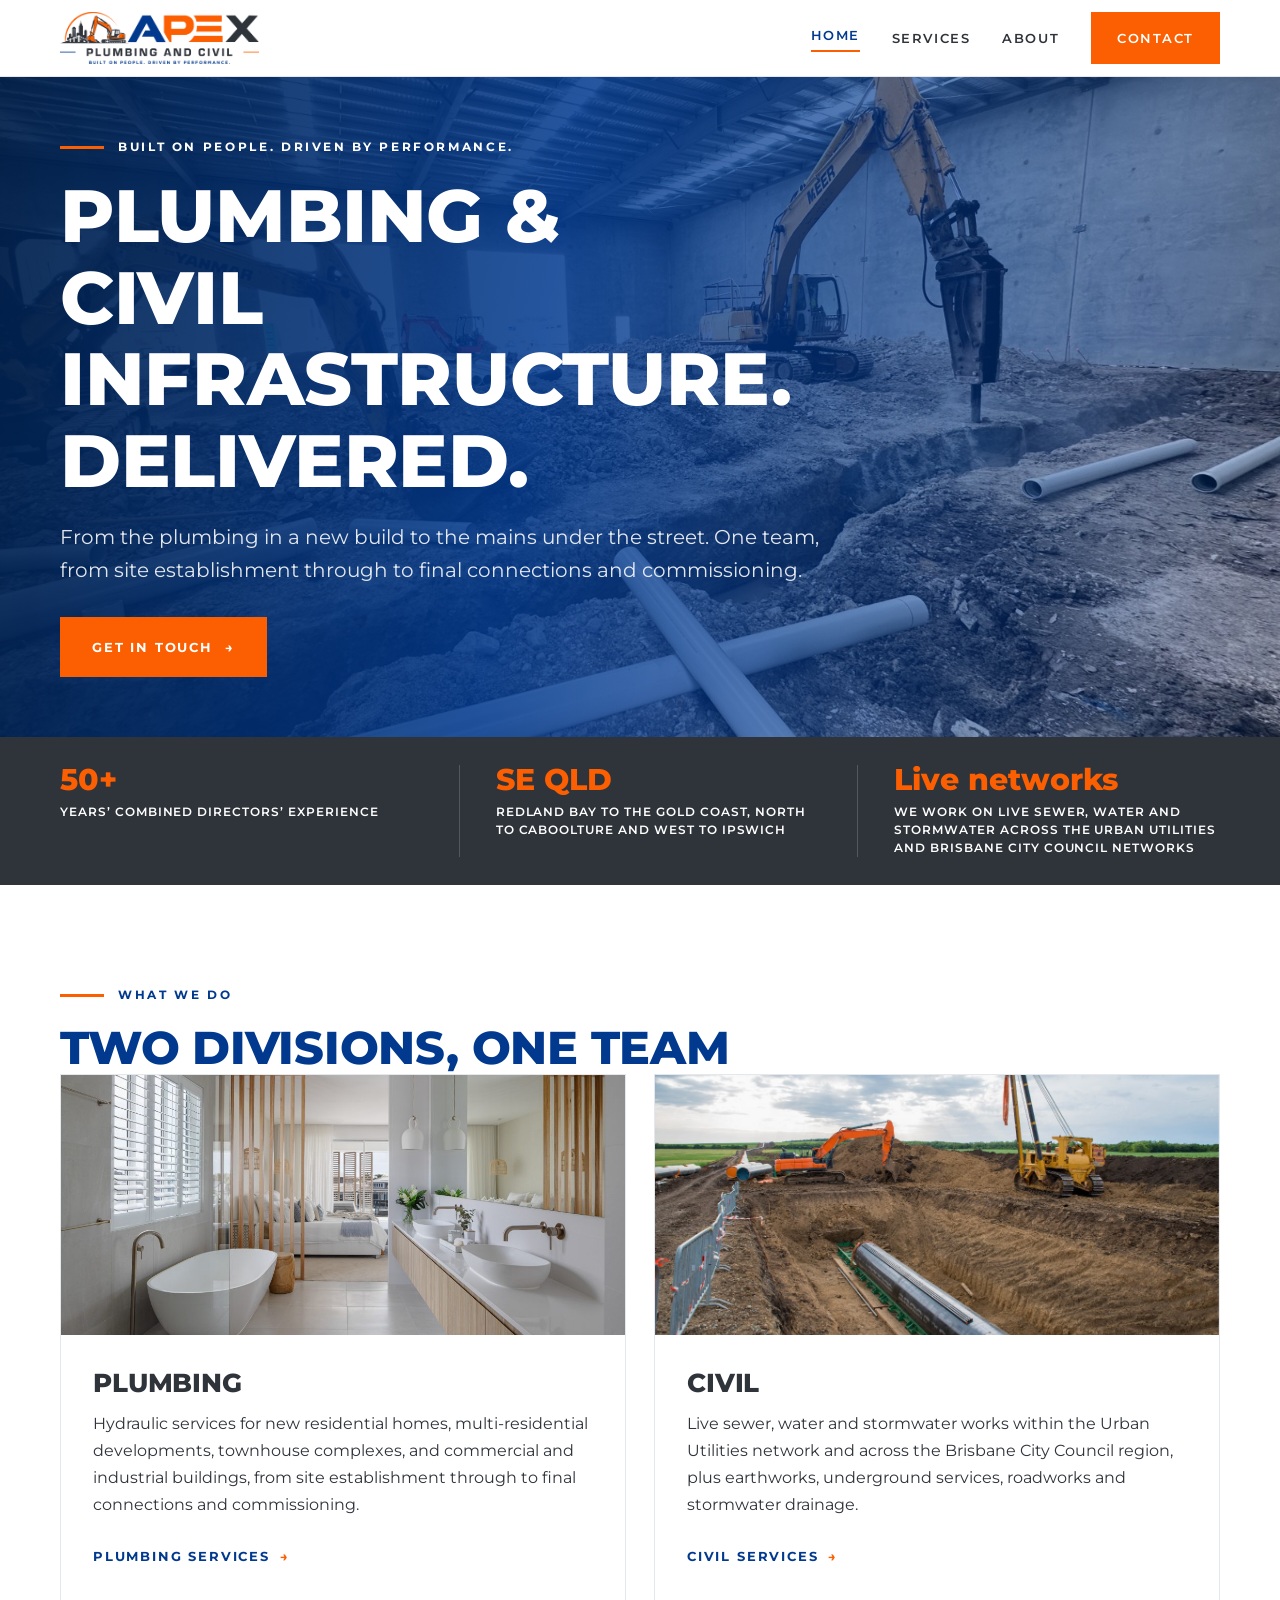
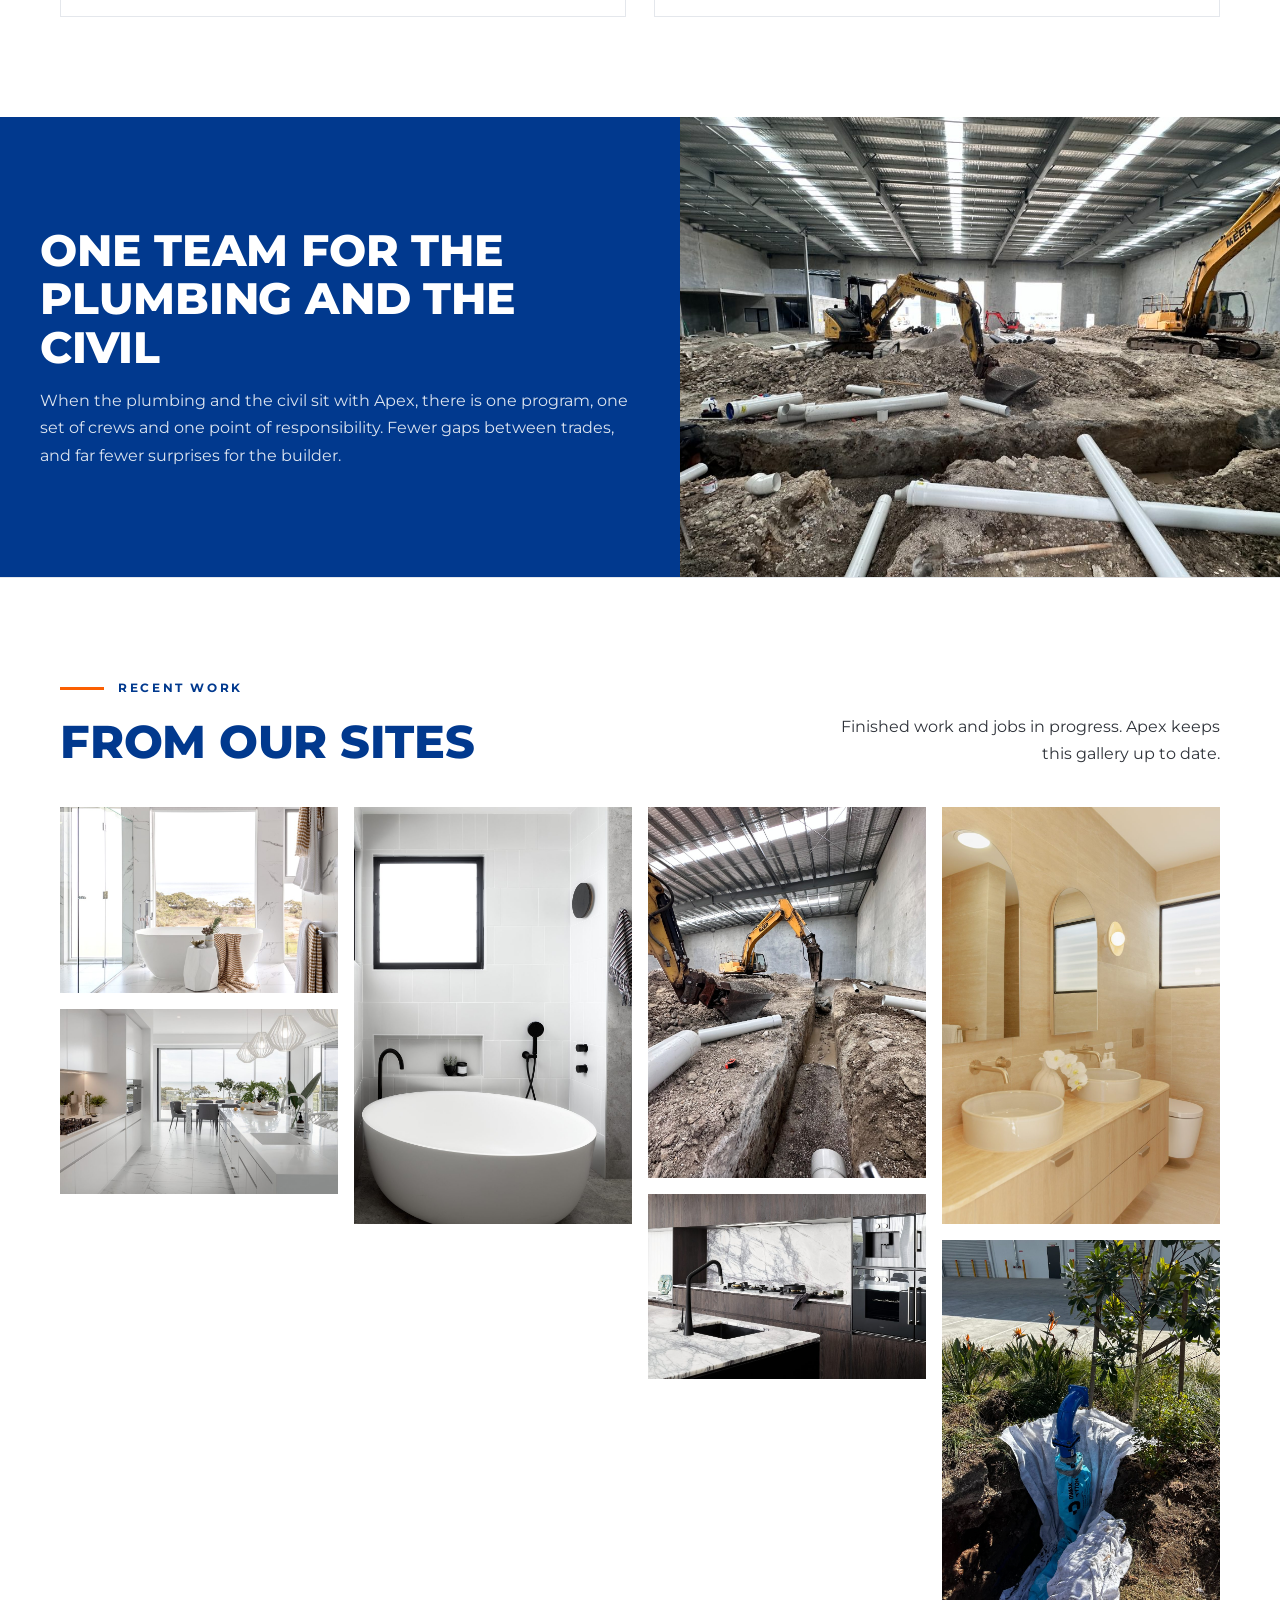
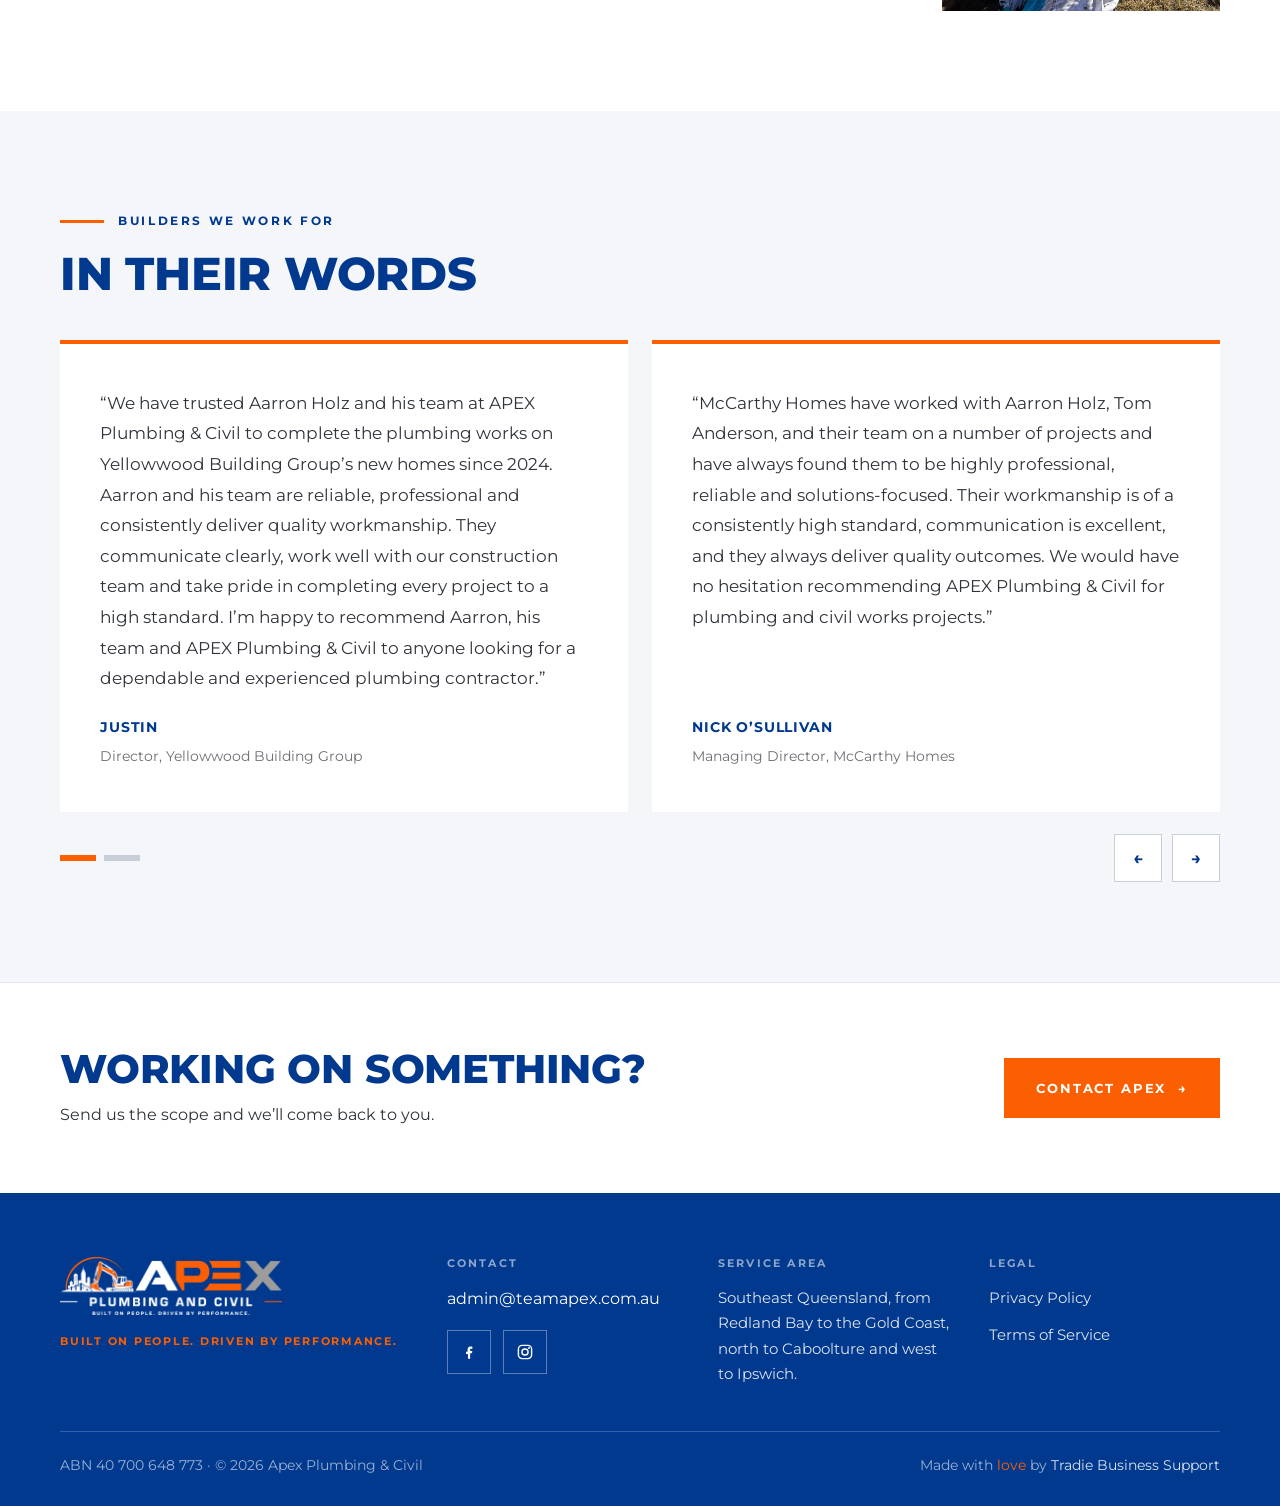
==== index.html @ 1848c68c "Add files via upload initial site" ====
<!DOCTYPE html>
<html lang="en-AU">
<head>
<meta charset="utf-8">
<meta name="viewport" content="width=device-width, initial-scale=1">
<title>APEX Plumbing & Civil | Plumbing and Civil Contractors, Southeast Queensland</title>
<meta name="description" content="Plumbing, civil and infrastructure works across Southeast Queensland. One contractor for hydraulic and civil scopes on residential, commercial and subdivision projects.">
<link rel="canonical" href="https://apexplumbingandcivil.com.au/">
<meta name="robots" content="index, follow">
<meta property="og:type" content="website">
<meta property="og:site_name" content="APEX Plumbing &amp; Civil">
<meta property="og:title" content="APEX Plumbing & Civil | Plumbing and Civil Contractors, Southeast Queensland">
<meta property="og:description" content="Plumbing, civil and infrastructure works across Southeast Queensland. One contractor for hydraulic and civil scopes on residential, commercial and subdivision projects.">
<meta property="og:url" content="https://apexplumbingandcivil.com.au/">
<meta property="og:image" content="https://apexplumbingandcivil.com.au/assets/img/hero-warehouse.jpg">
<meta property="og:locale" content="en_AU">
<meta name="twitter:card" content="summary_large_image">
<meta name="theme-color" content="#01398E">
<link rel="icon" href="assets/img/favicon.png" type="image/png">
<link rel="preconnect" href="https://fonts.googleapis.com">
<link rel="preconnect" href="https://fonts.gstatic.com" crossorigin>
<link href="https://fonts.googleapis.com/css2?family=Montserrat:wght@500;600;700;800&display=swap" rel="stylesheet">
<link rel="stylesheet" href="assets/css/style.css">
</head>
<body>
<a class="skip" href="#main">Skip to content</a>

  <header class="site-header">
    <div class="header-inner">
      <a class="logo" href="index.html"><img src="assets/img/apex-logo.png" alt="Apex Plumbing and Civil" width="253" height="66"></a>
      <nav class="nav" aria-label="Main">
        <a href="index.html" class="is-active" aria-current="page">Home</a>
        <a href="services.html">Services</a>
        <a href="about.html">About</a>
        <a class="btn btn--sm" href="contact.html">Contact</a>
      </nav>
      <button class="nav-toggle" type="button" aria-expanded="false" aria-controls="mobile-nav" aria-label="Open menu">
        <span></span><span></span><span></span>
      </button>
    </div>
    <nav class="mobile-nav" id="mobile-nav" aria-label="Mobile">
      <a href="index.html">Home</a>
      <a href="services.html">Services</a>
      <a href="about.html">About</a>
      <a href="contact.html">Contact</a>
    </nav>
  </header>
<main id="main">

  <section class="hero">
    <img class="hero-bg" src="assets/img/hero-warehouse.jpg" alt="Apex Plumbing and Civil crews installing underground services inside a new industrial building" fetchpriority="high">
    <div class="hero-scrim"></div>
    <div class="container hero-inner">
      <p class="eyebrow eyebrow--light"><span class="rule"></span>Built on people. Driven by performance.</p>
      <h1>Plumbing &amp; civil infrastructure. Delivered.</h1>
      <p class="lede">From the plumbing in a new build to the mains under the street. One team, from site establishment through to final connections and commissioning.</p>
      <a class="btn" href="contact.html">Get in touch <span aria-hidden="true">&rarr;</span></a>
    </div>
  </section>

  <section class="stats">
    <div class="container stats-grid">
      <div><strong>50+</strong><span>Years&rsquo; combined directors&rsquo; experience</span></div>
      <div><strong>SE QLD</strong><span>Redland Bay to the Gold Coast, north to Caboolture and west to Ipswich</span></div>
      <div><strong>Live networks</strong><span>We work on live sewer, water and stormwater across the Urban Utilities and Brisbane City Council networks</span></div>
    </div>
  </section>

  <section class="section">
    <div class="container">
      <p class="eyebrow"><span class="rule"></span>What we do</p>
      <h2 class="section-title">Two divisions, one team</h2>
      <div class="cards">
        <article class="card">
          <img src="assets/img/plumbing-bath-1.jpg" alt="Completed residential bathroom with plumbing fit-off by Apex" loading="lazy">
          <div class="card-body">
            <h3>Plumbing</h3>
            <p>Hydraulic services for new residential homes, multi-residential developments, townhouse complexes, and commercial and industrial buildings, from site establishment through to final connections and commissioning.</p>
            <a class="link" href="services.html#plumbing">Plumbing services <span aria-hidden="true">&rarr;</span></a>
          </div>
        </article>
        <article class="card">
          <img src="assets/img/civil-earthworks.jpg" alt="Bulk earthworks and trenching on a subdivision site, seen from above" loading="lazy">
          <div class="card-body">
            <h3>Civil</h3>
            <p>Live sewer, water and stormwater works within the Urban Utilities network and across the Brisbane City Council region, plus earthworks, underground services, roadworks and stormwater drainage.</p>
            <a class="link" href="services.html#civil">Civil services <span aria-hidden="true">&rarr;</span></a>
          </div>
        </article>
      </div>
    </div>
  </section>

  <section class="band">
    <div class="band-text">
      <h2>One team for the plumbing and the civil</h2>
      <p>When the plumbing and the civil sit with Apex, there is one program, one set of crews and one point of responsibility. Fewer gaps between trades, and far fewer surprises for the builder.</p>
    </div>
    <div class="band-media">
      <img src="assets/img/civil-warehouse.jpg" alt="Apex civil and plumbing works in progress inside a commercial warehouse" loading="lazy">
    </div>
  </section>

  <section class="section section--bordered">
    <div class="container">
      <div class="section-head">
        <div>
          <p class="eyebrow"><span class="rule"></span>Recent work</p>
          <h2 class="section-title">From our sites</h2>
        </div>
        <p class="section-note">Finished work and jobs in progress. Apex keeps this gallery up to date.</p>
      </div>
      <div class="gallery">
        <figure class="g-big"><img src="assets/img/gallery-bath-ocean.jpg" alt="Completed ensuite with freestanding bath in a new coastal home" loading="lazy"></figure>
        <figure class="g-wide"><img src="assets/img/gallery-kitchen-ocean.jpg" alt="Kitchen and butler&rsquo;s pantry plumbing on a new residential build" loading="lazy"></figure>
        <figure><img src="assets/img/gallery-bath-white.jpg" alt="Bathroom fit-off with wall-mounted tapware" loading="lazy"></figure>
        <figure><img class="pos-low" src="assets/img/civil-trench.jpg" alt="Rock breaking and drainage excavation inside a commercial building" loading="lazy"></figure>
        <figure class="g-wide"><img src="assets/img/gallery-kitchen-dark.jpg" alt="Kitchen sink and tapware installation in a completed home" loading="lazy"></figure>
        <figure><img src="assets/img/plumbing-mccarthy.jpg" alt="Vanity and basin fit-off on a McCarthy Homes project" loading="lazy"></figure>
        <figure><img class="pos-low" src="assets/img/civil-hydrant.jpg" alt="Live water main connection within the Urban Utilities network" loading="lazy"></figure>
      </div>
    </div>
  </section>

  <section class="section section--grey">
    <div class="container">
      <div class="section-head">
        <div>
          <p class="eyebrow"><span class="rule"></span>Builders we work for</p>
          <h2 class="section-title">In their words</h2>
        </div>
      </div>

      <div class="carousel" data-carousel>
        <div class="carousel-viewport">
          <div class="carousel-track" data-track>
            <article class="quote">
              <p>&ldquo;We have trusted Aarron Holz and his team at APEX Plumbing &amp; Civil to complete the plumbing works on Yellowwood Building Group&rsquo;s new homes since 2024. Aarron and his team are reliable, professional and consistently deliver quality workmanship. They communicate clearly, work well with our construction team and take pride in completing every project to a high standard. I&rsquo;m happy to recommend Aarron, his team and APEX Plumbing &amp; Civil to anyone looking for a dependable and experienced plumbing contractor.&rdquo;</p>
              <footer><strong>Justin</strong><span>Director, Yellowwood Building Group</span></footer>
            </article>
            <article class="quote">
              <p>&ldquo;McCarthy Homes have worked with Aarron Holz, Tom Anderson, and their team on a number of projects and have always found them to be highly professional, reliable and solutions-focused. Their workmanship is of a consistently high standard, communication is excellent, and they always deliver quality outcomes. We would have no hesitation recommending APEX Plumbing &amp; Civil for plumbing and civil works projects.&rdquo;</p>
              <footer><strong>Nick O&rsquo;Sullivan</strong><span>Managing Director, McCarthy Homes</span></footer>
            </article>
            <article class="quote">
              <p>&ldquo;Working with Tom over a number of years, he is a great operator and always brings results. I have found them responsible, practical and responsive.&rdquo;</p>
              <footer><strong>Thai Long</strong><span>Director (Civil RPEQ)</span></footer>
            </article>
          </div>
        </div>
        <div class="carousel-controls">
          <div class="dots" data-dots></div>
          <div class="arrows">
            <button type="button" data-prev aria-label="Previous testimonial">&larr;</button>
            <button type="button" data-next aria-label="Next testimonial">&rarr;</button>
          </div>
        </div>
      </div>
    </div>
  </section>

  <section class="cta">
    <div class="container cta-inner">
      <div>
        <h2>Working on something?</h2>
        <p>Send us the scope and we&rsquo;ll come back to you.</p>
      </div>
      <a class="btn" href="contact.html">Contact Apex <span aria-hidden="true">&rarr;</span></a>
    </div>
  </section>
</main>

  <footer class="site-footer">
    <div class="container">
      <div class="footer-grid">
        <div>
          <img class="footer-logo" src="assets/img/apex-logo-reversed.png" alt="Apex Plumbing and Civil" width="253" height="66">
          <p class="tagline">Built on people. Driven by performance.</p>
        </div>
        <div>
          <h2 class="footer-head">Contact</h2>
          <a class="footer-email" href="mailto:admin@teamapex.com.au">admin@teamapex.com.au</a>
          <div class="socials">
            <a href="https://www.facebook.com/ApexPlumbingandCivil" target="_blank" rel="noopener" aria-label="Apex Plumbing and Civil on Facebook"><svg viewBox="0 0 24 24" width="18" height="18" aria-hidden="true"><path fill="currentColor" d="M13.5 21v-7.2h2.5l.4-3h-2.9V9.1c0-.9.3-1.5 1.6-1.5h1.4V4.9c-.3 0-1.3-.1-2.4-.1-2.4 0-4 1.4-4 4.1v2.9H8v3h2.6V21z"></path></svg></a>
            <a href="https://www.instagram.com/team.apex2026" target="_blank" rel="noopener" aria-label="Apex Plumbing and Civil on Instagram"><svg viewBox="0 0 24 24" width="18" height="18" aria-hidden="true"><rect x="3.2" y="3.2" width="17.6" height="17.6" rx="5" fill="none" stroke="currentColor" stroke-width="1.9"></rect><circle cx="12" cy="12" r="4.1" fill="none" stroke="currentColor" stroke-width="1.9"></circle><circle cx="17.3" cy="6.7" r="1.3" fill="currentColor"></circle></svg></a>
          </div>
        </div>
        <div>
          <h2 class="footer-head">Service area</h2>
          <p class="footer-text">Southeast Queensland, from Redland Bay to the Gold Coast, north to Caboolture and west to Ipswich.</p>
        </div>
        <div>
          <h2 class="footer-head">Legal</h2>
          <div class="footer-links">
            <a href="privacy.html">Privacy Policy</a>
            <a href="terms.html">Terms of Service</a>
          </div>
        </div>
      </div>
      <div class="footer-base">
        <span>ABN 40 700 648 773 &middot; &copy; <span data-year>2026</span> Apex Plumbing &amp; Civil</span>
        <span>Made with <span class="heart">love</span> by <a href="https://tradiebs.com.au" target="_blank" rel="noopener">Tradie Business Support</a></span>
      </div>
    </div>
  </footer>
<script src="assets/js/main.js" defer></script>
</body>
</html>
---- assets/css/style.css ----
/* APEX Plumbing & Civil
   Navy #01398E  Orange #FB5F01  Charcoal #2F333A  Grey #F4F6F9 */

:root{
  --navy:#01398E; --navy-deep:#01204A; --orange:#FB5F01;
  --charcoal:#2F333A; --grey:#F4F6F9; --line:#E4E7EC; --line-2:#C9CFD8;
  --pad:24px; --maxw:1320px;
}

*,*::before,*::after{box-sizing:border-box}
html{-webkit-text-size-adjust:100%}
body{
  margin:0; background:#fff; color:var(--charcoal);
  font:400 16px/1.7 Montserrat,-apple-system,BlinkMacSystemFont,"Segoe UI",Arial,sans-serif;
  -webkit-font-smoothing:antialiased;
}
img{max-width:100%; display:block}
a{color:var(--navy); text-decoration:none}
a:hover{color:var(--orange)}
h1,h2,h3{margin:0; font-weight:800; text-transform:uppercase; line-height:1.1; letter-spacing:-.005em}
p{margin:0 0 1em; text-wrap:pretty}
p:last-child{margin-bottom:0}
ul{margin:0; padding:0; list-style:none}
:focus-visible{outline:3px solid var(--orange); outline-offset:3px}

.container{width:100%; max-width:var(--maxw); margin:0 auto; padding:0 var(--pad)}
.skip{position:absolute; left:-9999px; top:0; background:var(--orange); color:#fff; padding:14px 20px; z-index:100; font-weight:700}
.skip:focus{left:0; color:#fff}

/* buttons and links */
.btn{
  display:inline-flex; align-items:center; justify-content:center; gap:12px;
  background:var(--orange); color:#fff; font-weight:700; font-size:13px;
  letter-spacing:.14em; text-transform:uppercase; padding:19px 32px;
  min-height:56px; border:0; cursor:pointer; transition:background .18s ease;
  font-family:inherit; text-align:center;
}
.btn:hover{background:#e05500; color:#fff}
.btn--sm{padding:15px 26px; min-height:48px; font-size:12px}
.link{
  display:inline-flex; align-items:center; gap:10px; font-weight:700; font-size:13px;
  letter-spacing:.14em; text-transform:uppercase; color:var(--navy); min-height:44px;
}
.link span{color:var(--orange)}

.eyebrow{
  display:flex; align-items:center; gap:14px; margin:0 0 18px;
  font-weight:700; font-size:12px; letter-spacing:.22em; text-transform:uppercase; color:var(--navy);
}
.eyebrow--light{color:#fff}
.rule{flex:none; width:44px; height:3px; background:var(--orange)}

/* header */
.site-header{position:sticky; top:0; z-index:50; background:#fff; border-bottom:1px solid var(--line)}
.header-inner{
  max-width:var(--maxw); margin:0 auto; padding:12px var(--pad);
  display:flex; align-items:center; justify-content:space-between; gap:24px;
}
.logo img{height:40px; width:auto}
.nav{display:none; align-items:center; gap:32px}
.nav a{font-weight:600; font-size:13px; letter-spacing:.12em; text-transform:uppercase; color:var(--charcoal)}
.nav a.is-active{color:var(--navy); border-bottom:2px solid var(--orange); padding-bottom:4px}
.nav a:hover{color:var(--orange)}
.nav .btn--sm{color:#fff}
.nav-toggle{
  width:48px; height:48px; display:flex; flex-direction:column; align-items:center; justify-content:center;
  gap:5px; background:none; border:0; cursor:pointer; padding:0;
}
.nav-toggle span{display:block; width:24px; height:2px; background:var(--navy); transition:transform .2s ease, opacity .2s ease}
.nav-toggle span:last-child{background:var(--orange)}
.nav-toggle[aria-expanded="true"] span:nth-child(1){transform:translateY(7px) rotate(45deg)}
.nav-toggle[aria-expanded="true"] span:nth-child(2){opacity:0}
.nav-toggle[aria-expanded="true"] span:nth-child(3){transform:translateY(-7px) rotate(-45deg)}
.mobile-nav{display:none; flex-direction:column; border-top:1px solid var(--line); background:#fff}
.mobile-nav.is-open{display:flex}
.mobile-nav a{
  padding:18px var(--pad); min-height:56px; display:flex; align-items:center;
  font-weight:600; font-size:14px; letter-spacing:.12em; text-transform:uppercase;
  color:var(--charcoal); border-bottom:1px solid var(--line);
}

/* hero */
.hero,.pagehead{position:relative; overflow:hidden; display:flex; align-items:center; min-height:560px; padding:80px 0}
.pagehead{min-height:340px; padding:64px 0}
.pagehead--short{min-height:280px}
.hero-bg{position:absolute; inset:0; width:100%; height:100%; object-fit:cover}
.hero-scrim{position:absolute; inset:0; background:linear-gradient(180deg,rgba(1,32,74,.90) 0%,rgba(1,57,142,.84) 60%,rgba(1,32,74,.92) 100%)}
.hero-inner{position:relative; z-index:1}
.hero h1{font-size:clamp(34px,7vw,74px); color:#fff; max-width:16ch; text-wrap:balance}
.pagehead h1{font-size:clamp(32px,6vw,62px); color:#fff}
.lede{margin:20px 0 0; font-size:clamp(15px,2.4vw,20px); line-height:1.65; color:rgba(255,255,255,.88); max-width:62ch}
.hero .btn{margin-top:30px}

/* stats */
.stats{background:var(--charcoal); padding:8px 0 28px}
.stats-grid{display:grid; gap:0}
.stats-grid>div{padding:22px 0; border-bottom:1px solid rgba(255,255,255,.16)}
.stats-grid>div:last-child{border-bottom:0; padding-bottom:0}
.stats strong{display:block; font-weight:800; font-size:26px; line-height:1; color:var(--orange); margin-bottom:8px}
.stats span{display:block; font-weight:600; font-size:12px; line-height:1.5; letter-spacing:.08em; text-transform:uppercase; color:#fff}

/* sections */
.section{padding:56px 0}
.section--grey{background:var(--grey)}
.section--bordered{border-top:1px solid var(--line)}
.section--tight{padding-top:0}
.section-title{font-size:clamp(26px,4.4vw,46px); color:var(--navy); margin-bottom:28px}
.section-head{margin-bottom:28px}
.section-note{margin:14px 0 0; font-size:16px; color:var(--charcoal)}

/* cards */
.cards{display:grid; gap:20px}
.card{border:1px solid var(--line)}
.card>img{width:100%; height:200px; object-fit:cover}
.card-body{padding:26px 24px 28px}
.card h3{font-size:22px; color:var(--charcoal); margin-bottom:12px}
.card p{font-size:15px; margin-bottom:16px}

/* band */
.band{background:var(--navy); display:flex; flex-direction:column-reverse}
.band-text{padding:40px var(--pad) 44px}
.band-text h2{font-size:clamp(24px,4vw,44px); color:#fff; margin-bottom:16px}
.band-text p{font-size:16px; line-height:1.7; color:rgba(255,255,255,.86); max-width:56ch}
.band-media img{width:100%; height:220px; object-fit:cover}

/* gallery: masonry columns so photos keep their own shape */
.gallery{column-count:2; column-gap:10px}
.gallery figure{margin:0 0 10px; break-inside:avoid; -webkit-column-break-inside:avoid}
.gallery img{width:100%; height:auto}
.pos-low{object-position:center 60%}
.pos-high{object-position:center 40%}

/* testimonials */
.carousel-viewport{overflow:hidden}
.carousel-track{display:flex; align-items:stretch; gap:0; transition:transform .55s cubic-bezier(.4,0,.2,1)}
.quote{
  flex:0 0 100%; background:#fff; border-top:4px solid var(--orange);
  padding:30px 24px; display:flex; flex-direction:column; gap:22px;
}
.quote p{margin:0; font-size:15px; line-height:1.8}
.quote footer{margin-top:auto}
.quote strong{display:block; font-weight:700; font-size:14px; letter-spacing:.06em; text-transform:uppercase; color:var(--navy)}
.quote span{display:block; font-size:14px; color:var(--charcoal); opacity:.7; margin-top:5px}
.carousel-controls{display:flex; align-items:center; justify-content:space-between; gap:16px; margin-top:22px}
.dots{display:flex; gap:8px}
.dots button{width:36px; height:6px; border:0; padding:0; cursor:pointer; background:var(--line-2)}
.dots button[aria-current="true"]{background:var(--orange)}
.arrows{display:flex; gap:10px}
.arrows button{
  width:48px; height:48px; border:1px solid var(--line-2); background:#fff; color:var(--navy);
  font-weight:700; font-size:17px; cursor:pointer; font-family:inherit;
}
.arrows button:hover{border-color:var(--orange); color:var(--orange)}

/* cta */
.cta{border-top:1px solid var(--line); padding:44px 0}
.cta-inner{display:flex; flex-direction:column; align-items:flex-start; gap:22px}
.cta h2{font-size:clamp(24px,4vw,40px); color:var(--navy); margin-bottom:10px}
.cta p{font-size:16px}

/* split (services) */
.split{display:flex; flex-direction:column}
.split--grey{background:var(--grey)}
.split-media img{width:100%; height:260px; object-fit:cover}
.split-text{padding:44px var(--pad) 48px}
.split-text h2{font-size:clamp(26px,4.4vw,44px); color:var(--navy); margin-bottom:20px}
.split-lede{font-size:16px; line-height:1.7; margin-bottom:24px; max-width:56ch}
.ticks li{display:flex; gap:16px; align-items:flex-start; padding:15px 0; border-top:1px solid var(--line-2); font-size:16px; line-height:1.5}
.ticks li:last-child{border-bottom:1px solid var(--line-2)}
.ticks li::before{content:""; flex:none; width:7px; height:7px; background:var(--orange); margin-top:9px}

/* closer */
.closer{background:var(--navy); padding:56px 0; text-align:center}
.closer h2{font-size:clamp(26px,4.6vw,52px); color:#fff; margin:0 auto 18px; max-width:20ch}
.closer p{font-size:17px; line-height:1.7; color:rgba(255,255,255,.86); max-width:70ch; margin:0 auto 30px}

/* about */
.intro{display:grid; gap:24px}
.intro-title{font-size:clamp(24px,4vw,40px); color:var(--navy)}
.intro-body p{font-size:17px; line-height:1.75}
.directors{display:grid; gap:20px; margin-top:28px}
.director{background:var(--grey); padding:32px 26px; border-left:4px solid var(--orange)}
.director h3{font-size:24px; color:var(--navy); margin-bottom:6px}
.director .role{font-weight:600; font-size:13px; letter-spacing:.1em; text-transform:uppercase; opacity:.7; margin-bottom:18px}
.director p{font-size:16px; line-height:1.75}
.values{background:var(--charcoal); padding:56px 0}
.values-grid{display:grid; gap:32px}
.values h3{font-size:16px; letter-spacing:.2em; color:var(--orange); margin-bottom:14px}
.values p{font-size:16px; line-height:1.7; color:rgba(255,255,255,.82)}
.coverage{display:grid; gap:36px; align-items:center}
.coverage-text{font-size:17px; line-height:1.7; margin-bottom:22px}
.chips{display:flex; flex-wrap:wrap; gap:10px}
.chips li{font-weight:600; font-size:12px; letter-spacing:.08em; text-transform:uppercase; color:var(--navy); border:1px solid var(--line-2); padding:11px 15px}
.map{border:1px solid var(--line)}

/* contact */
.contact{display:flex; flex-direction:column}
.contact-form{padding:44px var(--pad) 48px}
.contact-form h1{font-size:clamp(30px,6vw,54px); color:var(--navy); margin-bottom:14px}
.contact-lede{font-size:16px; line-height:1.7; margin-bottom:32px; max-width:56ch}
.field{margin-bottom:20px}
.field label{display:block; font-weight:600; font-size:11px; letter-spacing:.16em; text-transform:uppercase; margin-bottom:9px}
.field input,.field textarea{
  width:100%; border:1px solid var(--line-2); background:#fff; color:var(--charcoal);
  font:400 16px/1.6 inherit; font-family:inherit; padding:16px; min-height:56px; border-radius:0;
}
.field textarea{min-height:140px; resize:vertical}
.field input:focus,.field textarea:focus{border-color:var(--navy); outline:2px solid rgba(1,57,142,.18); outline-offset:0}
.field input[aria-invalid="true"],.field textarea[aria-invalid="true"]{border-color:#c22e00}
.hp{position:absolute; left:-9999px; width:1px; height:1px; opacity:0}
.form-status{margin:16px 0 0; font-size:15px; font-weight:600}
.form-status.is-ok{color:#0a7c2f}
.form-status.is-err{color:#c22e00}
.contact-side{background:var(--navy); padding:44px var(--pad); display:flex; flex-direction:column; gap:32px}
.contact-email{font-weight:600; font-size:19px; line-height:1.4; color:#fff}
.contact-email:hover{color:var(--orange)}
.contact-area{font-size:16px; line-height:1.75; color:rgba(255,255,255,.9)}
.ruled{border-top:1px solid rgba(255,255,255,.2); padding-top:32px}
.follow{display:flex; flex-direction:column; gap:14px}
.follow a{display:flex; align-items:center; gap:12px; min-height:44px; font-size:15px; color:#fff}
.follow a:hover{color:var(--orange)}
.follow svg{flex:none}
.contact-mark img{height:56px; width:auto}

/* legal */
.legal-head{background:var(--navy); padding:48px 0}
.legal-head h1{font-size:clamp(30px,6vw,54px); color:#fff}
.prose{max-width:76ch}
.prose h2{font-size:20px; color:var(--navy); margin:36px 0 14px}
.prose p,.prose li{font-size:16px; line-height:1.8}
.prose ul{margin:0 0 1em; padding-left:0}
.prose li{display:flex; gap:14px; align-items:flex-start; margin-bottom:8px}
.prose li::before{content:""; flex:none; width:7px; height:7px; background:var(--orange); margin-top:11px}
.updated{font-size:14px; letter-spacing:.06em; text-transform:uppercase; font-weight:600; opacity:.65}

/* footer */
.site-footer{background:var(--navy); padding:44px 0 24px; color:#fff}
.footer-grid{display:grid; gap:32px; padding-bottom:32px; border-bottom:1px solid rgba(255,255,255,.2)}
.footer-logo{height:48px; width:auto}
.tagline{margin:18px 0 0; font-weight:700; font-size:11px; line-height:1.6; letter-spacing:.16em; text-transform:uppercase; color:var(--orange)}
.footer-head{font-weight:700; font-size:11px; letter-spacing:.2em; text-transform:uppercase; color:rgba(255,255,255,.55); margin:0 0 16px}
.footer-email{display:inline-block; font-size:16px; color:#fff; margin-bottom:18px}
.footer-email:hover{color:var(--orange)}
.footer-text{font-size:15px; line-height:1.7; color:rgba(255,255,255,.86)}
.footer-links{display:flex; flex-direction:column; gap:12px}
.footer-links a{font-size:15px; color:rgba(255,255,255,.86)}
.footer-links a:hover{color:var(--orange)}
.socials{display:flex; gap:12px}
.socials a{
  width:44px; height:44px; border:1px solid rgba(255,255,255,.35);
  display:flex; align-items:center; justify-content:center; color:#fff;
}
.socials a:hover{background:var(--orange); border-color:var(--orange); color:#fff}
.footer-base{
  display:flex; flex-direction:column; gap:8px; padding-top:22px;
  font-size:13px; line-height:1.6; color:rgba(255,255,255,.6);
}
.footer-base a{color:rgba(255,255,255,.85)}
.footer-base a:hover{color:var(--orange)}
.heart{color:var(--orange)}

/* ---------- tablet ---------- */
@media (min-width:720px){
  :root{--pad:40px}
  .stats{padding:28px 0}
  .stats-grid{grid-template-columns:repeat(3,1fr); gap:36px}
  .stats-grid>div{padding:0; border-bottom:0; border-left:1px solid rgba(255,255,255,.18); padding-left:36px}
  .stats-grid>div:first-child{border-left:0; padding-left:0}
  .stats strong{font-size:30px}
  .section{padding:76px 0}
  .cards{grid-template-columns:1fr 1fr; gap:28px}
  .card>img{height:260px}
  .card-body{padding:34px 32px 38px}
  .card h3{font-size:26px}
  .card p{font-size:16px}
  .gallery{column-count:3; column-gap:14px}
  .gallery figure{margin-bottom:14px}
  .quote{padding:40px 36px}
  .quote p{font-size:17px}
  .band{flex-direction:row}
  .band-text{flex:1; padding:64px 40px; display:flex; flex-direction:column; justify-content:center}
  .band-media{flex:1}
  .band-media img{height:100%; min-height:380px}
  .cta{padding:64px 0}
  .cta-inner{flex-direction:row; align-items:center; justify-content:space-between; gap:40px}
  .split{flex-direction:row; align-items:stretch}
  .split--reverse{flex-direction:row}
  .split-media{flex:1}
  .split-media img{height:100%; min-height:520px}
  .split-text{flex:1; padding:64px 40px; display:flex; flex-direction:column; justify-content:center}
  .ticks--two{display:grid; grid-template-columns:1fr 1fr; gap:0 32px}
  .closer{padding:88px 0}
  .intro{grid-template-columns:1fr 1.15fr; gap:56px}
  .intro-body p{font-size:18px}
  .directors{grid-template-columns:1fr 1fr; gap:28px}
  .director{padding:44px 40px}
  .values{padding:80px 0}
  .values-grid{grid-template-columns:repeat(3,1fr); gap:44px}
  .coverage{grid-template-columns:.85fr 1.15fr; gap:56px}
  .contact{flex-direction:row; min-height:720px}
  .contact-form{flex:1.05; padding:72px 40px}
  .contact-side{flex:.95; padding:72px 40px}
  .contact-email{font-size:23px}
  .legal-head{padding:72px 0}
  .site-footer{padding:64px 0 30px}
  .footer-grid{grid-template-columns:1.5fr 1fr 1fr 1fr; gap:40px; padding-bottom:44px}
  .footer-logo{height:58px}
  .footer-base{flex-direction:row; justify-content:space-between; align-items:center; gap:24px; font-size:14px}
  .section-head{display:flex; align-items:flex-end; justify-content:space-between; gap:40px; margin-bottom:40px}
  .section-note{max-width:36ch; text-align:right; margin:0}
  .section-title{margin-bottom:0}
  .section-head .section-title{margin-bottom:0}
}

/* ---------- desktop ---------- */
@media (min-width:1024px){
  :root{--pad:60px}
  .nav{display:flex}
  .nav-toggle,.mobile-nav{display:none !important}
  .logo img{height:52px}
  .hero{min-height:660px; padding:0}
  .hero-scrim{background:linear-gradient(100deg,rgba(1,32,74,.94) 0%,rgba(1,57,142,.86) 42%,rgba(1,57,142,.30) 100%)}
  .pagehead{min-height:400px}
  .pagehead .hero-scrim{background:linear-gradient(90deg,rgba(1,32,74,.95) 0%,rgba(1,57,142,.72) 60%,rgba(1,57,142,.35) 100%)}
  .hero-inner{max-width:var(--maxw)}
  .hero h1{max-width:14ch}
  .section{padding:100px 0}
  .quote{flex:0 0 calc(50% - 12px); min-height:400px; padding:44px 40px}
  .carousel-track{gap:24px}
  .quote p{font-size:17px}
  .band-media img{min-height:460px}
  .split-media img{min-height:600px}
  .split-text{padding:88px 60px}
  .section-title{font-size:46px}
  .gallery{column-count:4; column-gap:16px}
  .gallery figure{margin-bottom:16px}
}
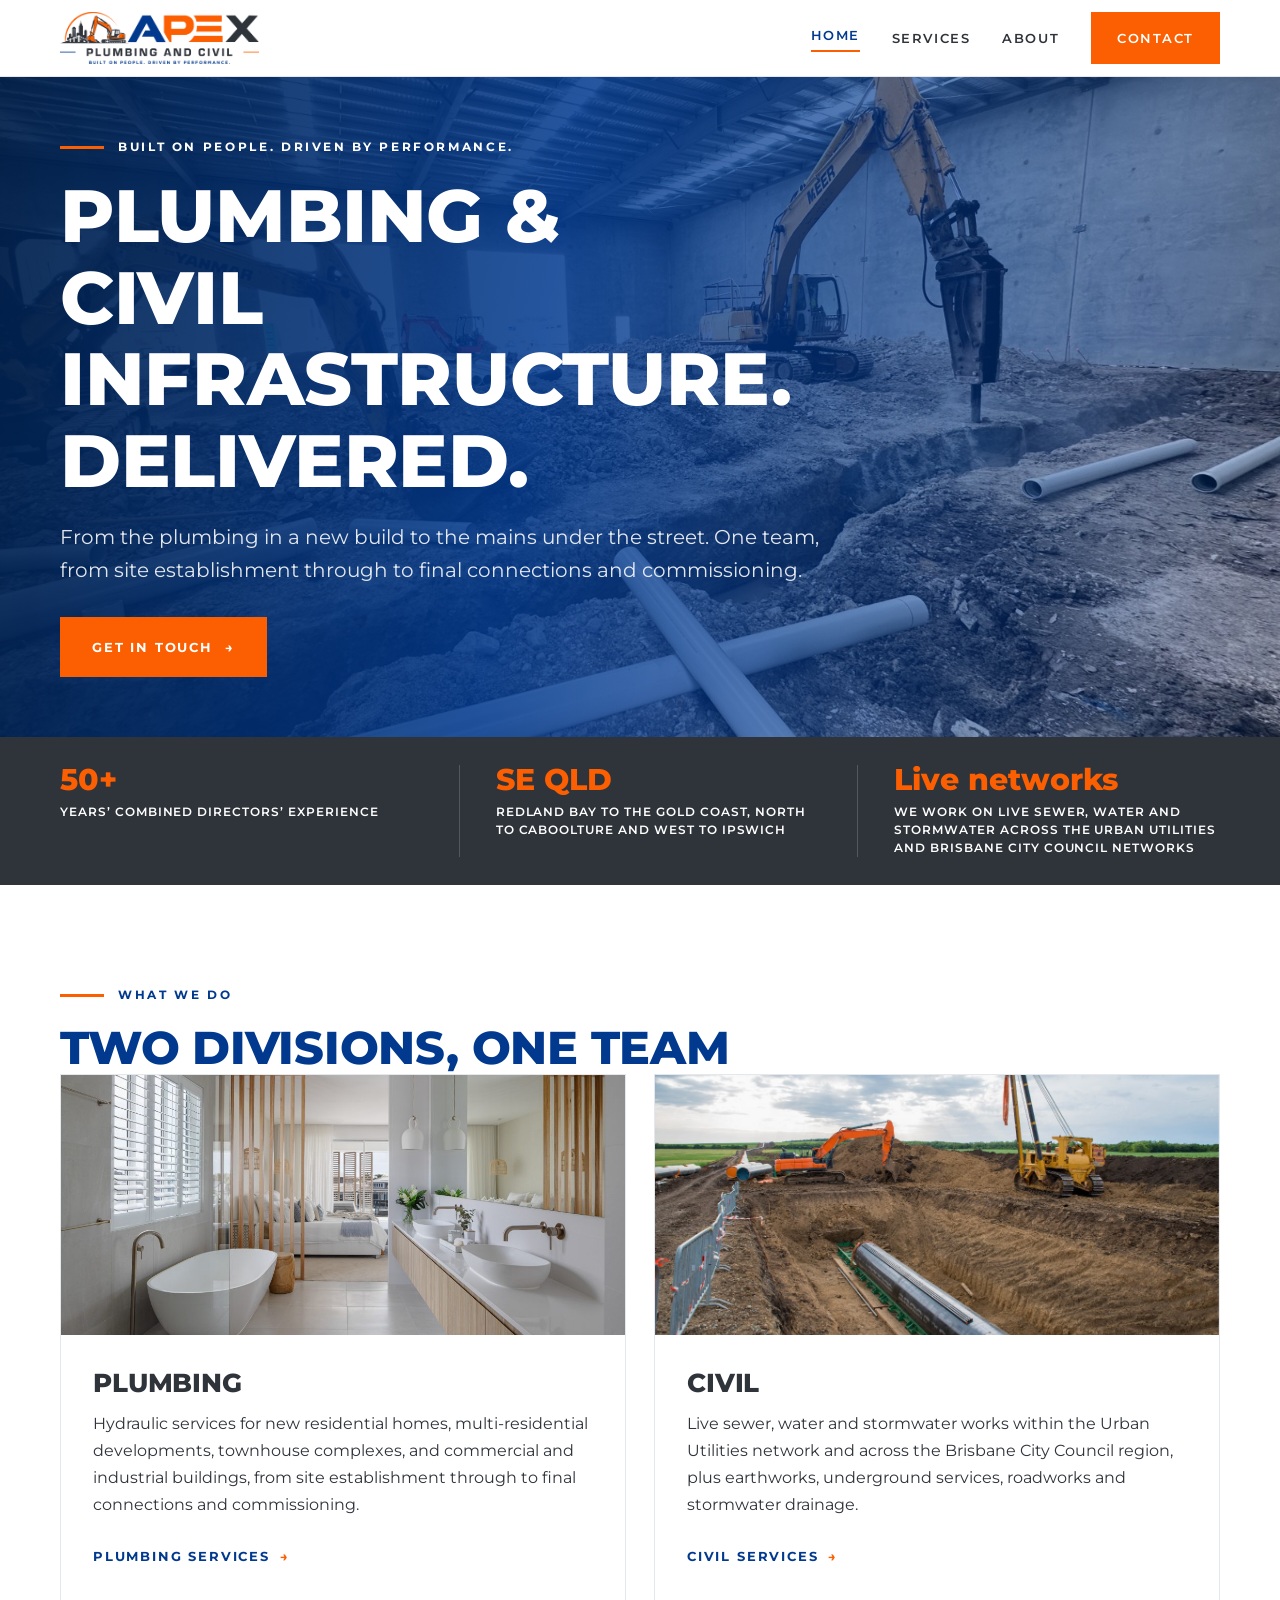
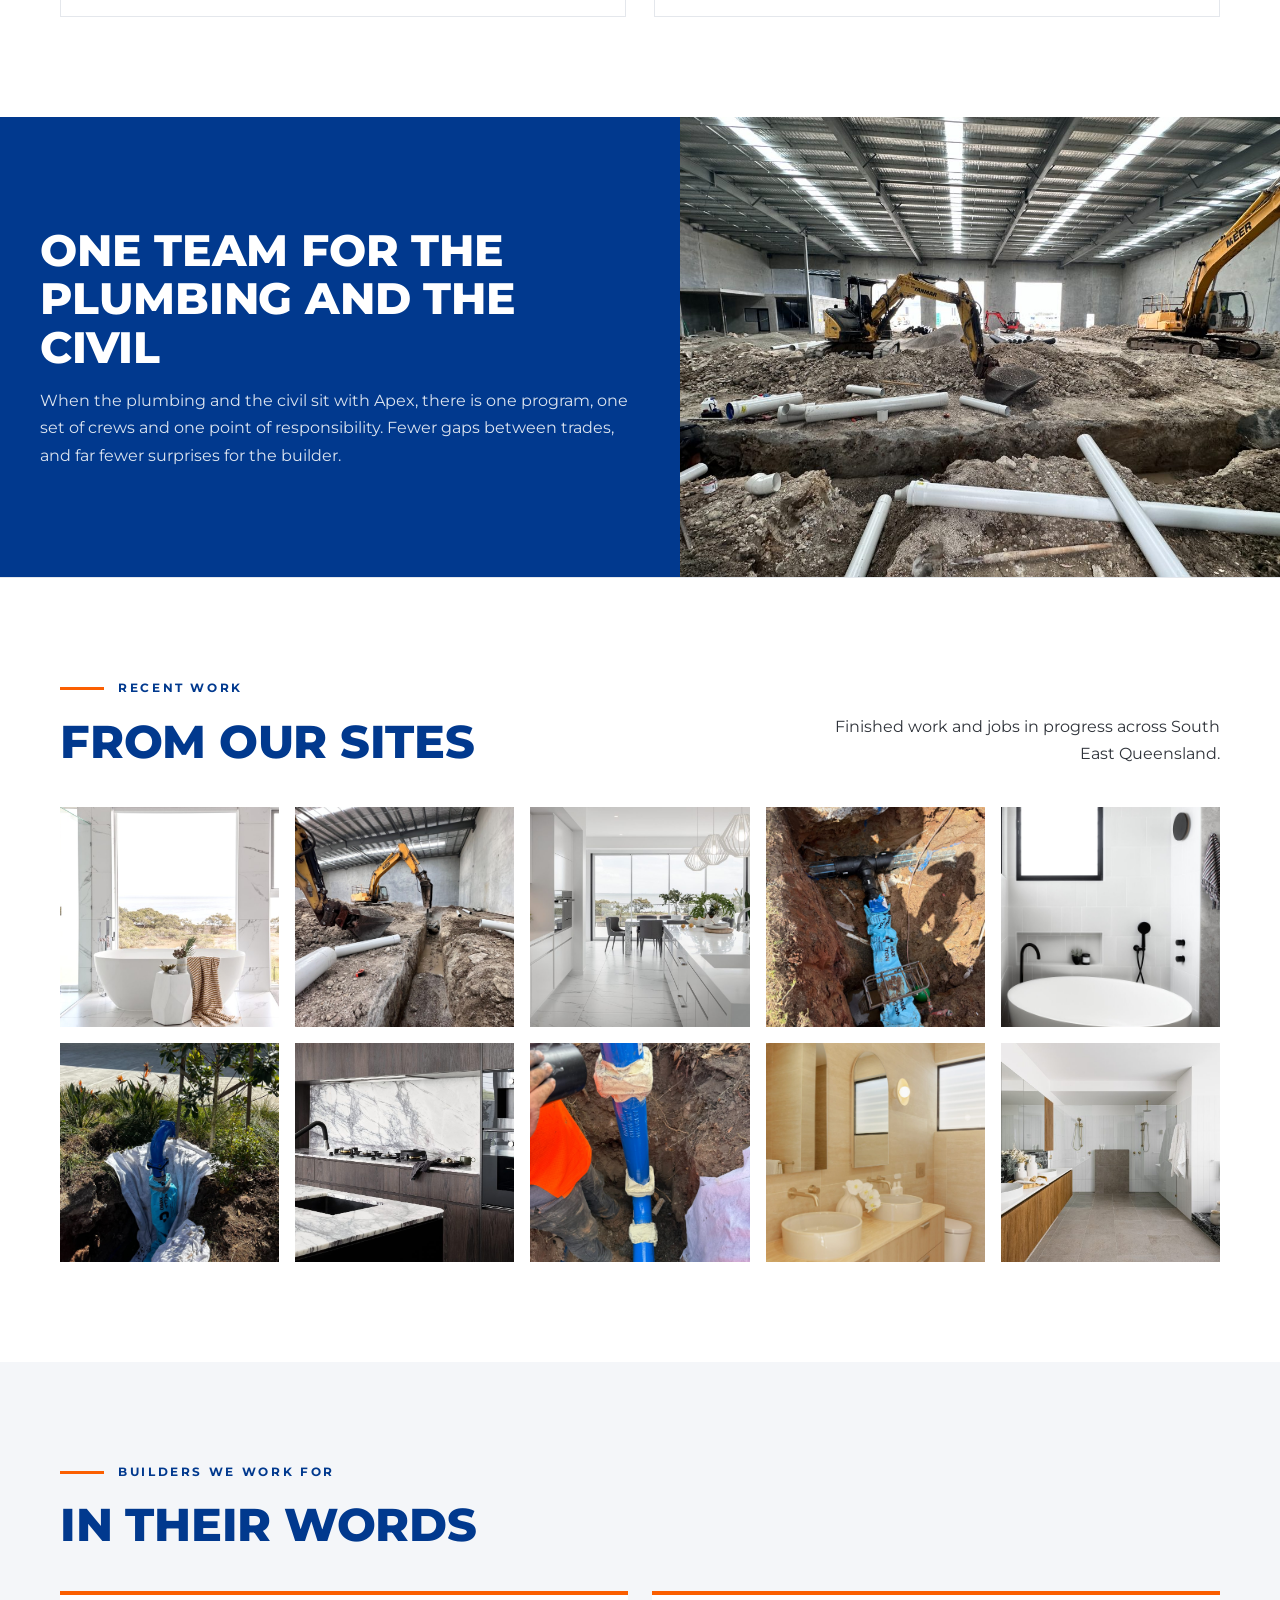
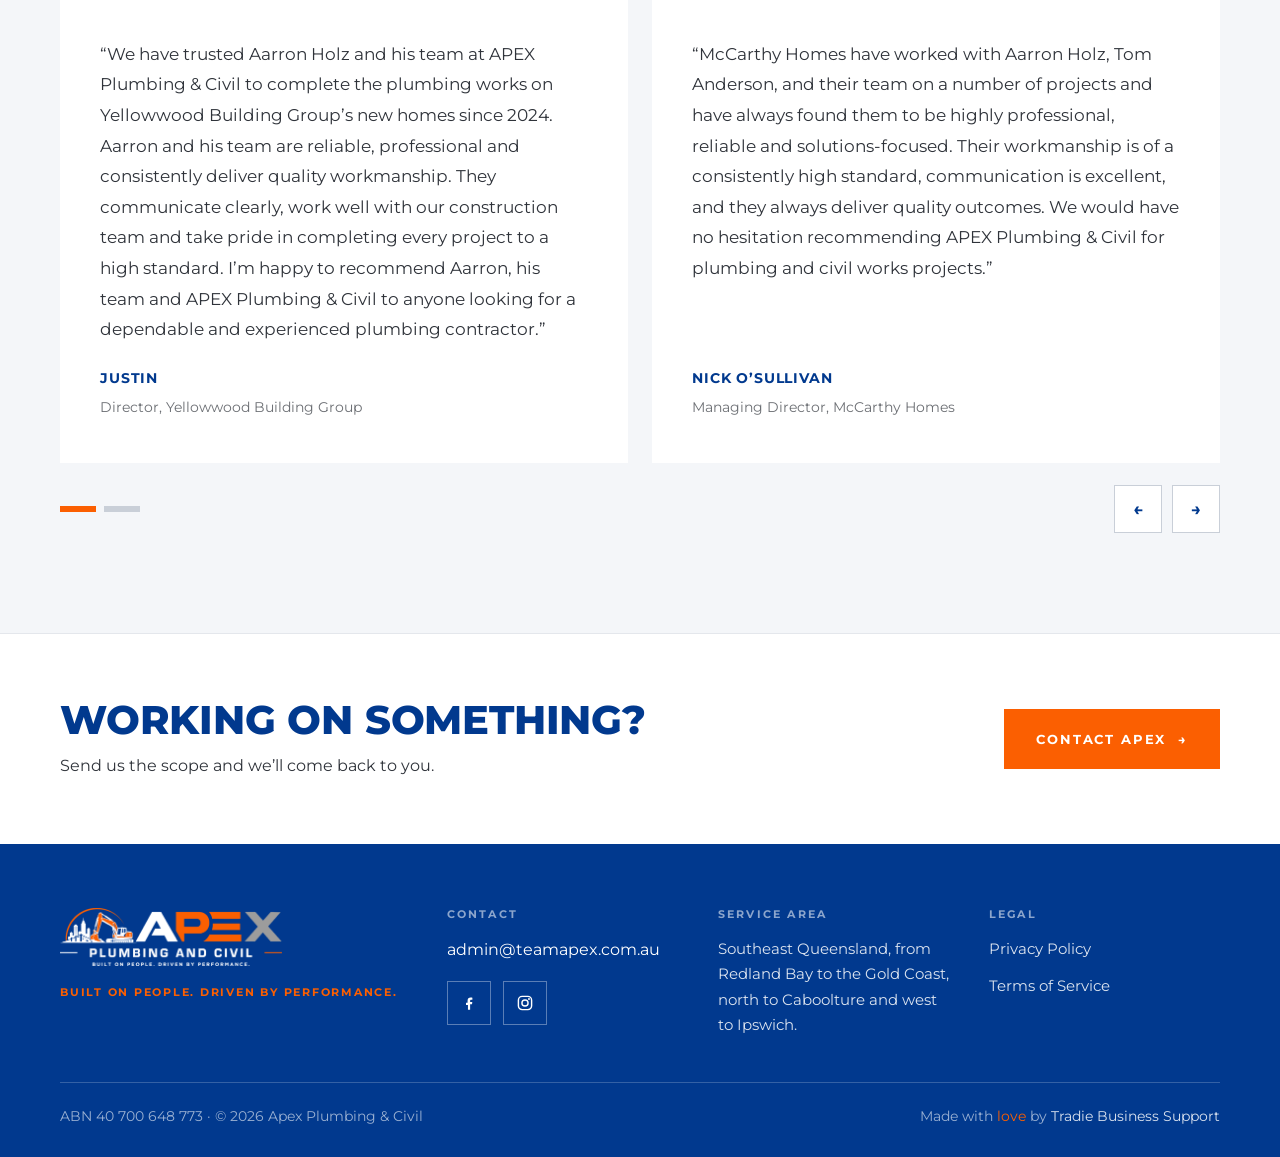
==== commit b8994e8b: "Add files via upload" ====
--- a/index.html
+++ b/index.html
@@ -108,16 +108,19 @@
           <p class="eyebrow"><span class="rule"></span>Recent work</p>
           <h2 class="section-title">From our sites</h2>
         </div>
-        <p class="section-note">Finished work and jobs in progress. Apex keeps this gallery up to date.</p>
+        <p class="section-note">Finished work and jobs in progress across South East Queensland.</p>
       </div>
       <div class="gallery">
-        <figure class="g-big"><img src="assets/img/gallery-bath-ocean.jpg" alt="Completed ensuite with freestanding bath in a new coastal home" loading="lazy"></figure>
-        <figure class="g-wide"><img src="assets/img/gallery-kitchen-ocean.jpg" alt="Kitchen and butler&rsquo;s pantry plumbing on a new residential build" loading="lazy"></figure>
-        <figure><img src="assets/img/gallery-bath-white.jpg" alt="Bathroom fit-off with wall-mounted tapware" loading="lazy"></figure>
-        <figure><img class="pos-low" src="assets/img/civil-trench.jpg" alt="Rock breaking and drainage excavation inside a commercial building" loading="lazy"></figure>
-        <figure class="g-wide"><img src="assets/img/gallery-kitchen-dark.jpg" alt="Kitchen sink and tapware installation in a completed home" loading="lazy"></figure>
-        <figure><img src="assets/img/plumbing-mccarthy.jpg" alt="Vanity and basin fit-off on a McCarthy Homes project" loading="lazy"></figure>
-        <figure><img class="pos-low" src="assets/img/civil-hydrant.jpg" alt="Live water main connection within the Urban Utilities network" loading="lazy"></figure>
+        <button class="g-item" type="button" data-full="assets/img/gallery-bath-ocean.jpg" data-caption="Completed ensuite with freestanding bath in a new coastal home"><img src="assets/img/gallery-bath-ocean.jpg" alt="Completed ensuite with freestanding bath in a new coastal home" loading="lazy"></button>
+        <button class="g-item" type="button" data-full="assets/img/civil-trench.jpg" data-caption="Rock breaking and drainage excavation inside a commercial building"><img src="assets/img/civil-trench.jpg" alt="Rock breaking and drainage excavation inside a commercial building" loading="lazy"></button>
+        <button class="g-item" type="button" data-full="assets/img/gallery-kitchen-ocean.jpg" data-caption="Kitchen and butler&rsquo;s pantry plumbing on a new residential build"><img src="assets/img/gallery-kitchen-ocean.jpg" alt="Kitchen and butler&rsquo;s pantry plumbing on a new residential build" loading="lazy"></button>
+        <button class="g-item" type="button" data-full="assets/img/civil-tee.jpg" data-caption="Water main tee and sleeved service laid in an open trench"><img src="assets/img/civil-tee.jpg" alt="Water main tee and sleeved service laid in an open trench" loading="lazy"></button>
+        <button class="g-item" type="button" data-full="assets/img/gallery-bath-white.jpg" data-caption="Bathroom fit-off with wall-mounted tapware"><img src="assets/img/gallery-bath-white.jpg" alt="Bathroom fit-off with wall-mounted tapware" loading="lazy"></button>
+        <button class="g-item" type="button" data-full="assets/img/civil-hydrant.jpg" data-caption="Live water main connection within the Urban Utilities network"><img src="assets/img/civil-hydrant.jpg" alt="Live water main connection within the Urban Utilities network" loading="lazy"></button>
+        <button class="g-item" type="button" data-full="assets/img/gallery-kitchen-dark.jpg" data-caption="Kitchen sink and tapware installation in a completed home"><img src="assets/img/gallery-kitchen-dark.jpg" alt="Kitchen sink and tapware installation in a completed home" loading="lazy"></button>
+        <button class="g-item" type="button" data-full="assets/img/plumbing-connection.jpg" data-caption="Sealing a water service connection on site"><img src="assets/img/plumbing-connection.jpg" alt="Sealing a water service connection on site" loading="lazy"></button>
+        <button class="g-item" type="button" data-full="assets/img/plumbing-mccarthy.jpg" data-caption="Vanity and basin fit-off on a McCarthy Homes project"><img src="assets/img/plumbing-mccarthy.jpg" alt="Vanity and basin fit-off on a McCarthy Homes project" loading="lazy"></button>
+        <button class="g-item" type="button" data-full="assets/img/plumbing-bath-2.jpg" data-caption="Main bathroom with double vanity and walk-in shower, plumbing by Apex"><img src="assets/img/plumbing-bath-2.jpg" alt="Main bathroom with double vanity and walk-in shower, plumbing by Apex" loading="lazy"></button>
       </div>
     </div>
   </section>
--- a/assets/css/style.css
+++ b/assets/css/style.css
@@ -123,10 +123,41 @@
 .band-text p{font-size:16px; line-height:1.7; color:rgba(255,255,255,.86); max-width:56ch}
 .band-media img{width:100%; height:220px; object-fit:cover}
 
-/* gallery: masonry columns so photos keep their own shape */
-.gallery{column-count:2; column-gap:10px}
-.gallery figure{margin:0 0 10px; break-inside:avoid; -webkit-column-break-inside:avoid}
-.gallery img{width:100%; height:auto}
+/* gallery: even grid of thumbnails, full photo opens in the lightbox */
+.gallery{display:grid; grid-template-columns:repeat(2,1fr); gap:10px}
+.g-item{
+  position:relative; padding:0; border:0; margin:0; background:var(--grey);
+  aspect-ratio:1/1; overflow:hidden; cursor:zoom-in; display:block; width:100%;
+}
+.g-item img{width:100%; height:100%; object-fit:cover; transition:transform .4s ease}
+.g-item::after{
+  content:""; position:absolute; inset:0; background:var(--navy);
+  opacity:0; transition:opacity .25s ease; pointer-events:none;
+}
+.g-item:hover img{transform:scale(1.04)}
+.g-item:hover::after{opacity:.18}
+
+/* lightbox */
+.lightbox{
+  position:fixed; inset:0; z-index:200; display:none;
+  background:rgba(1,32,74,.96); padding:64px 20px 90px;
+  align-items:center; justify-content:center;
+}
+.lightbox.is-open{display:flex}
+.lightbox img{max-width:100%; max-height:100%; width:auto; height:auto; object-fit:contain}
+.lb-cap{
+  position:absolute; left:0; right:0; bottom:30px; text-align:center;
+  color:rgba(255,255,255,.86); font-size:15px; line-height:1.5; padding:0 24px;
+}
+.lb-btn{
+  position:absolute; background:none; border:1px solid rgba(255,255,255,.4); color:#fff;
+  width:52px; height:52px; cursor:pointer; font:700 20px/1 Montserrat,sans-serif;
+  display:flex; align-items:center; justify-content:center;
+}
+.lb-btn:hover{background:var(--orange); border-color:var(--orange)}
+.lb-close{top:16px; right:16px}
+.lb-prev{left:16px; top:50%; margin-top:-26px}
+.lb-next{right:16px; top:50%; margin-top:-26px}
 .pos-low{object-position:center 60%}
 .pos-high{object-position:center 40%}
 
@@ -273,8 +304,7 @@
   .card-body{padding:34px 32px 38px}
   .card h3{font-size:26px}
   .card p{font-size:16px}
-  .gallery{column-count:3; column-gap:14px}
-  .gallery figure{margin-bottom:14px}
+  .gallery{gap:14px}
   .quote{padding:40px 36px}
   .quote p{font-size:17px}
   .band{flex-direction:row}
@@ -332,6 +362,7 @@
   .split-media img{min-height:600px}
   .split-text{padding:88px 60px}
   .section-title{font-size:46px}
-  .gallery{column-count:4; column-gap:16px}
-  .gallery figure{margin-bottom:16px}
-}
+  .gallery{grid-template-columns:repeat(5,1fr); gap:16px}
+  .lb-prev{left:32px}
+  .lb-next{right:32px}
+}
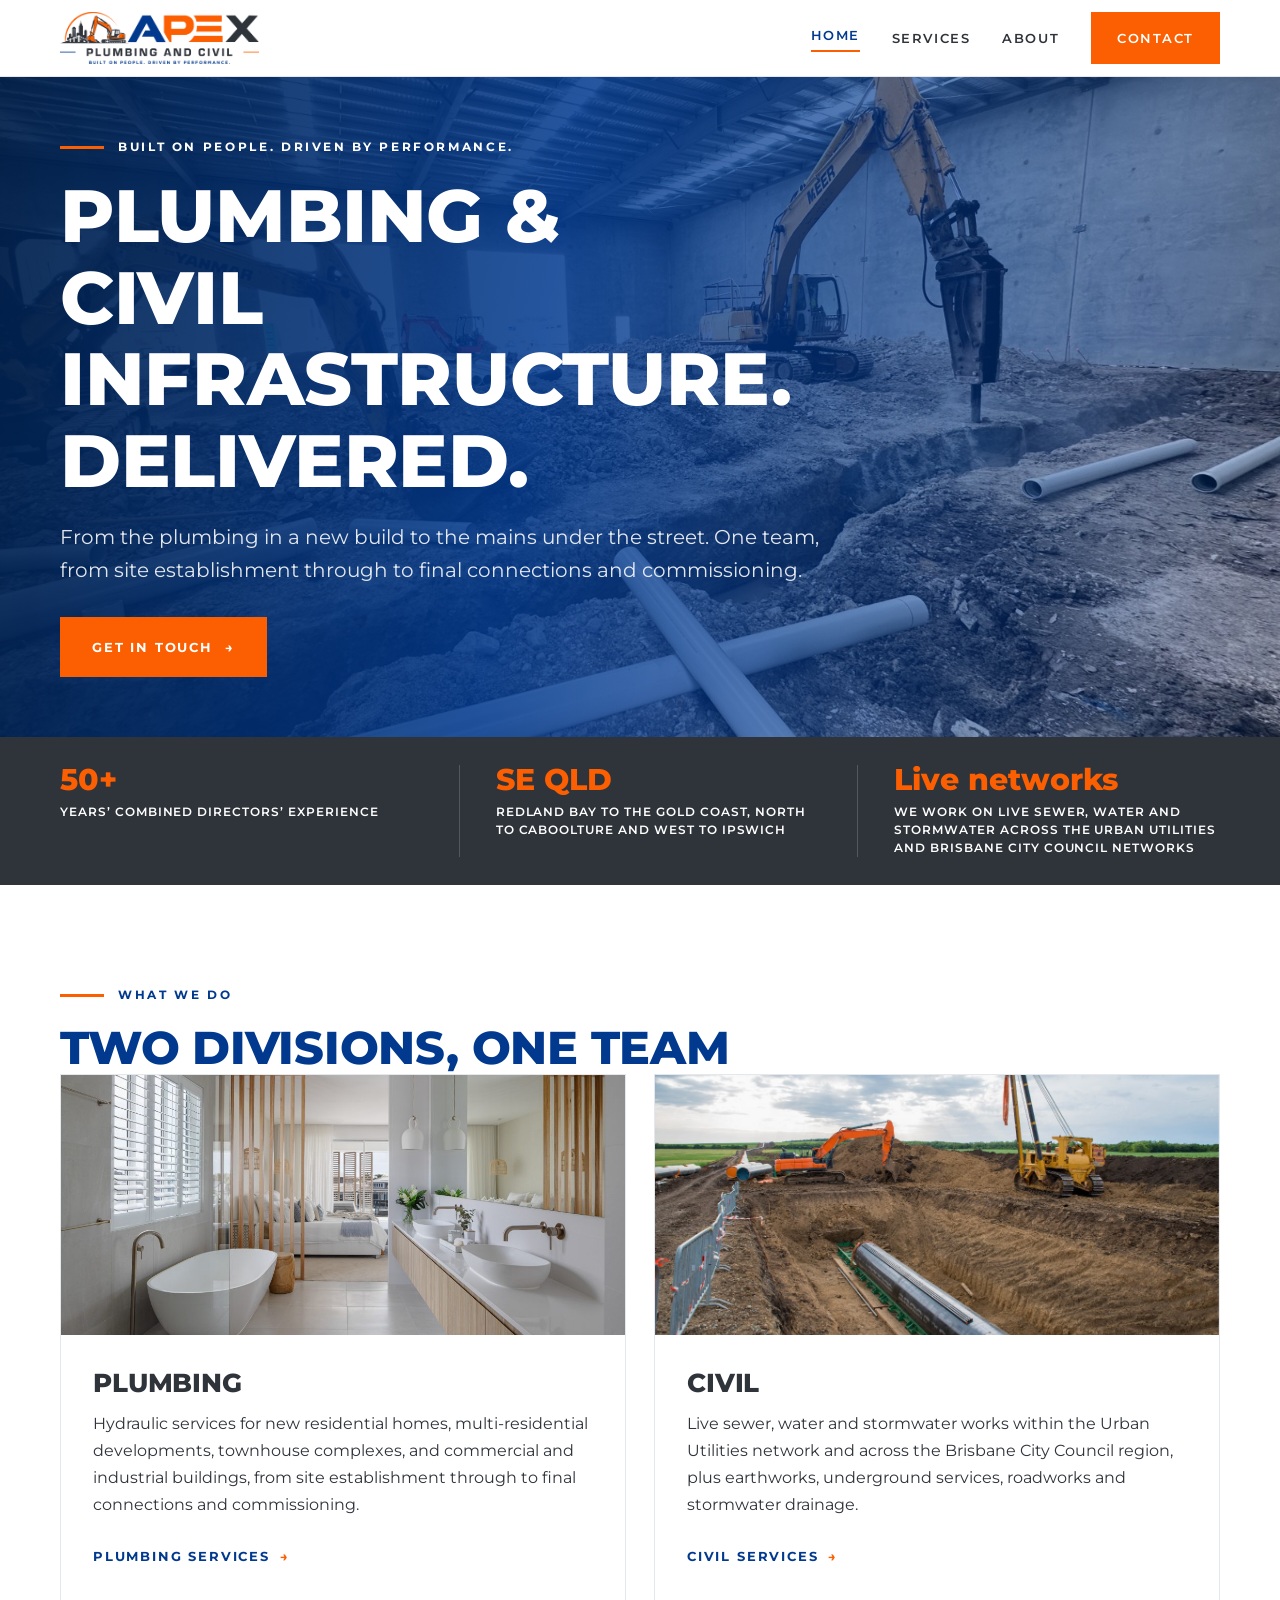
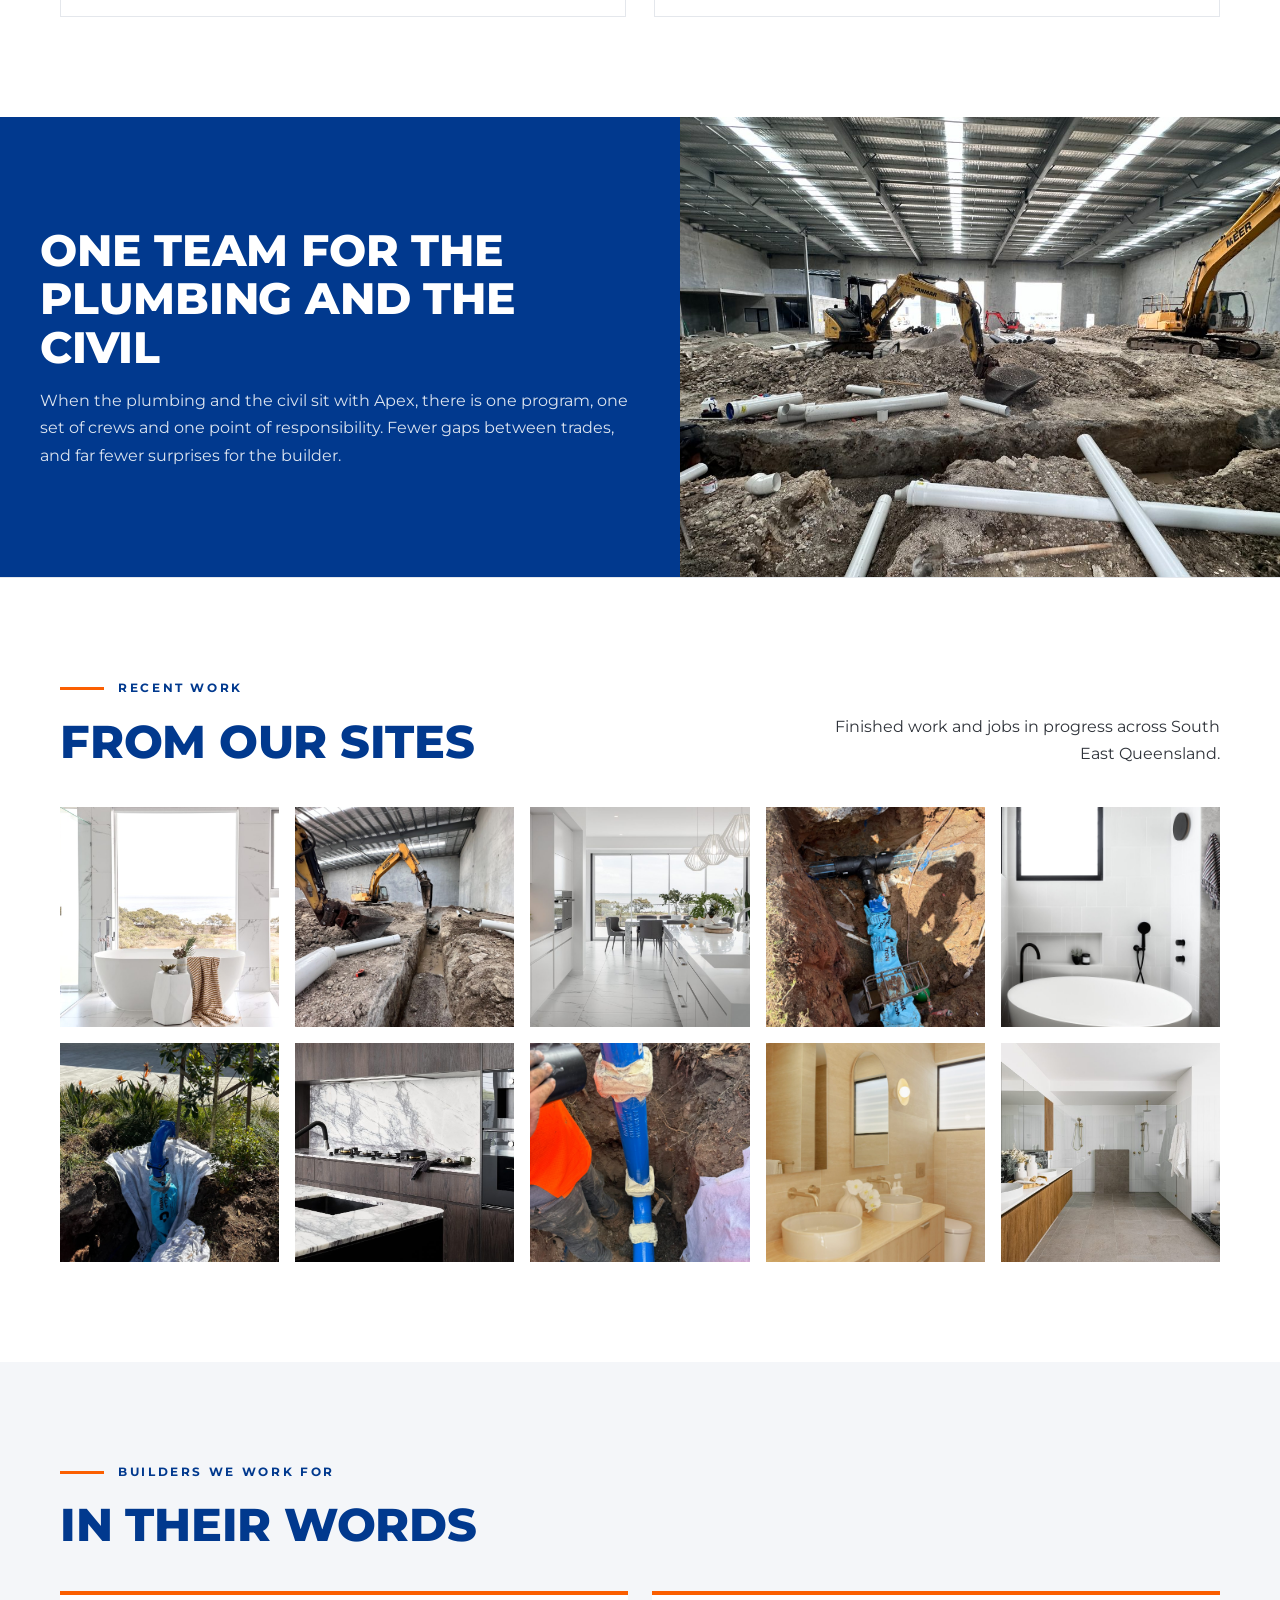
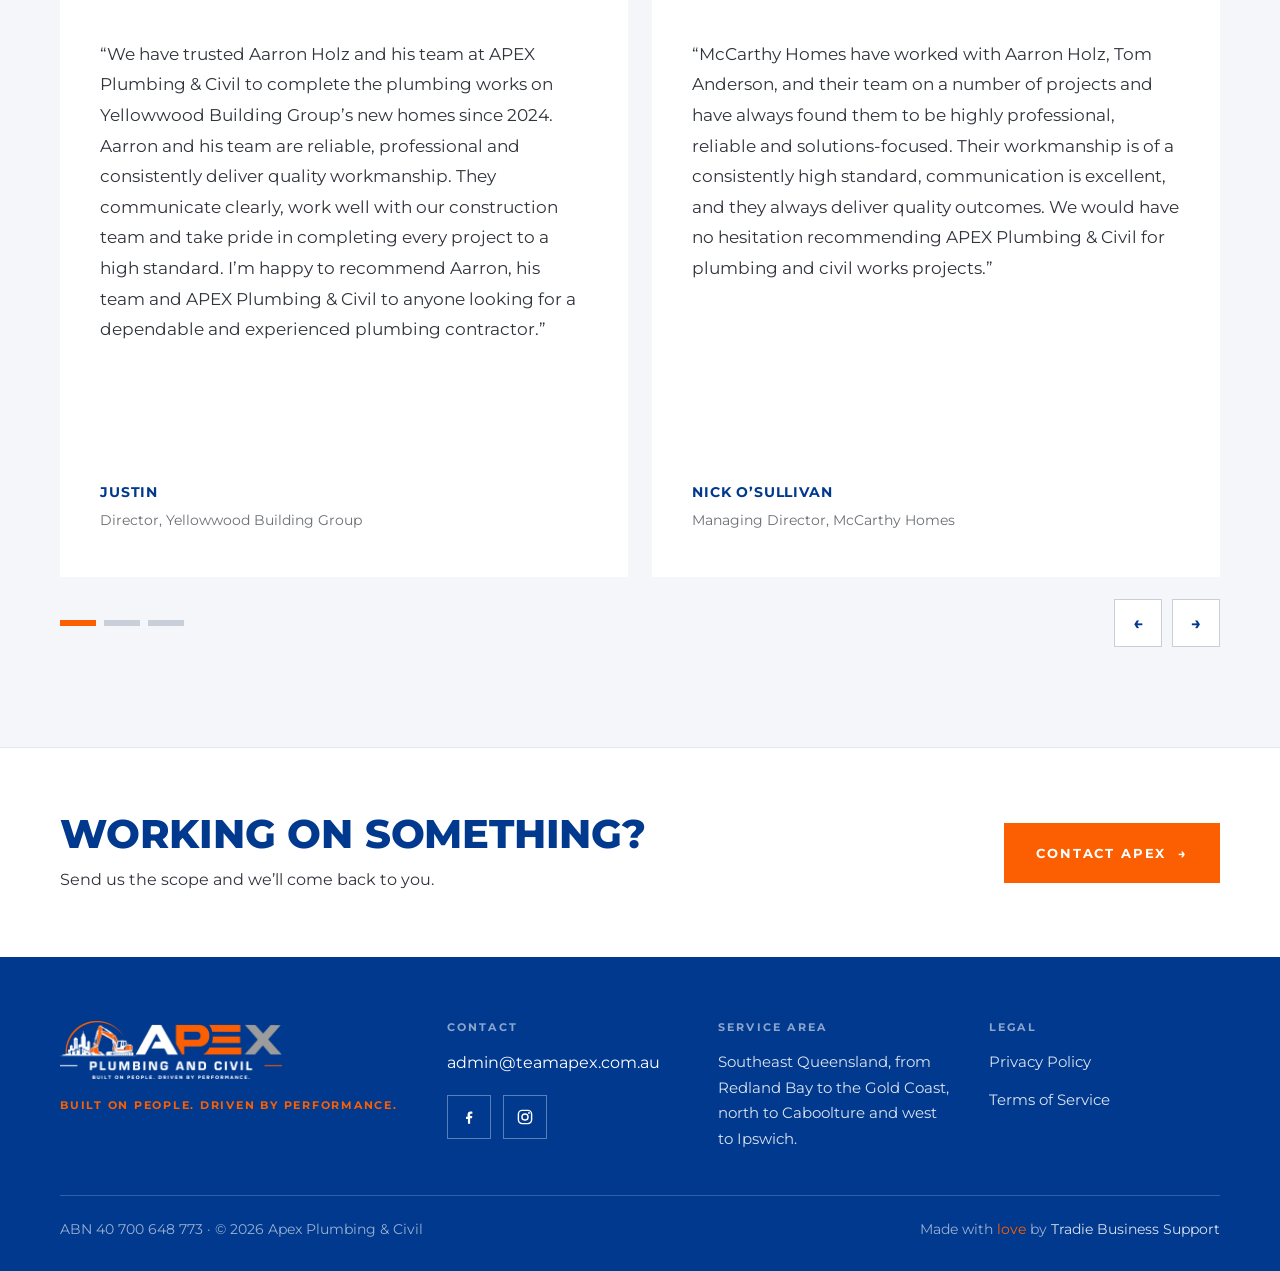
==== commit 3ea1ed27: "Add files via upload" ====
--- a/index.html
+++ b/index.html
@@ -146,8 +146,13 @@
               <footer><strong>Nick O&rsquo;Sullivan</strong><span>Managing Director, McCarthy Homes</span></footer>
             </article>
             <article class="quote">
+              <p>&ldquo;We have worked with Aarron and the team for a number of years across a diverse range of projects, including new factory and industrial developments, as well as high-end residential construction. Throughout this time, we have found the team to be reliable, professional and easy to work with. They consistently deliver a high standard of workmanship, communicate well throughout each project and are always willing to work through any challenges that arise during construction.</p>
+              <p>We value the strong working relationship we have built with Aarron, Tom and the team over the years and would confidently recommend APEX Plumbing &amp; Civil for commercial and industrial plumbing projects.&rdquo;</p>
+              <footer><strong>Jimmy Badrak</strong><span>Director, BRK Constructions</span></footer>
+            </article>
+            <article class="quote">
               <p>&ldquo;Working with Tom over a number of years, he is a great operator and always brings results. I have found them responsible, practical and responsive.&rdquo;</p>
-              <footer><strong>Thai Long</strong><span>Director (Civil RPEQ)</span></footer>
+              <footer><strong>Thai Long</strong><span>Director, Civil RPEQ</span></footer>
             </article>
           </div>
         </div>
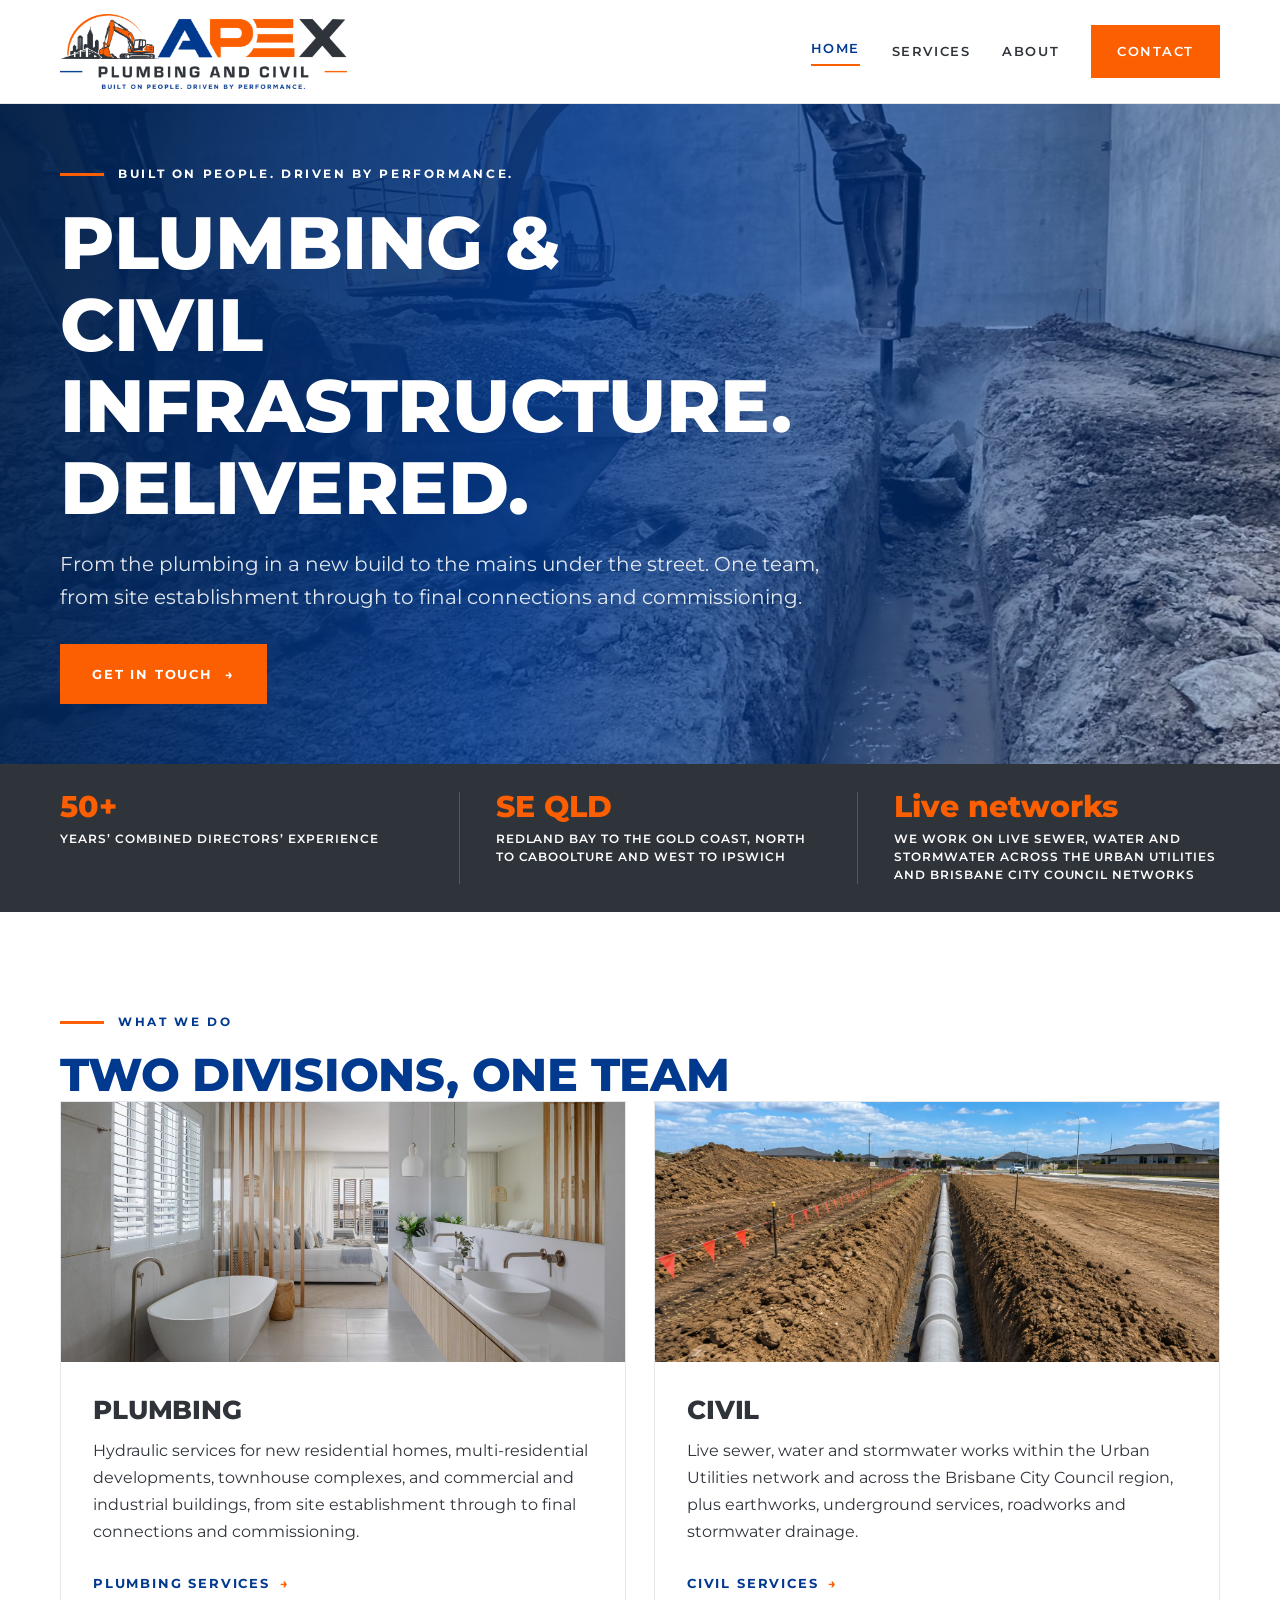
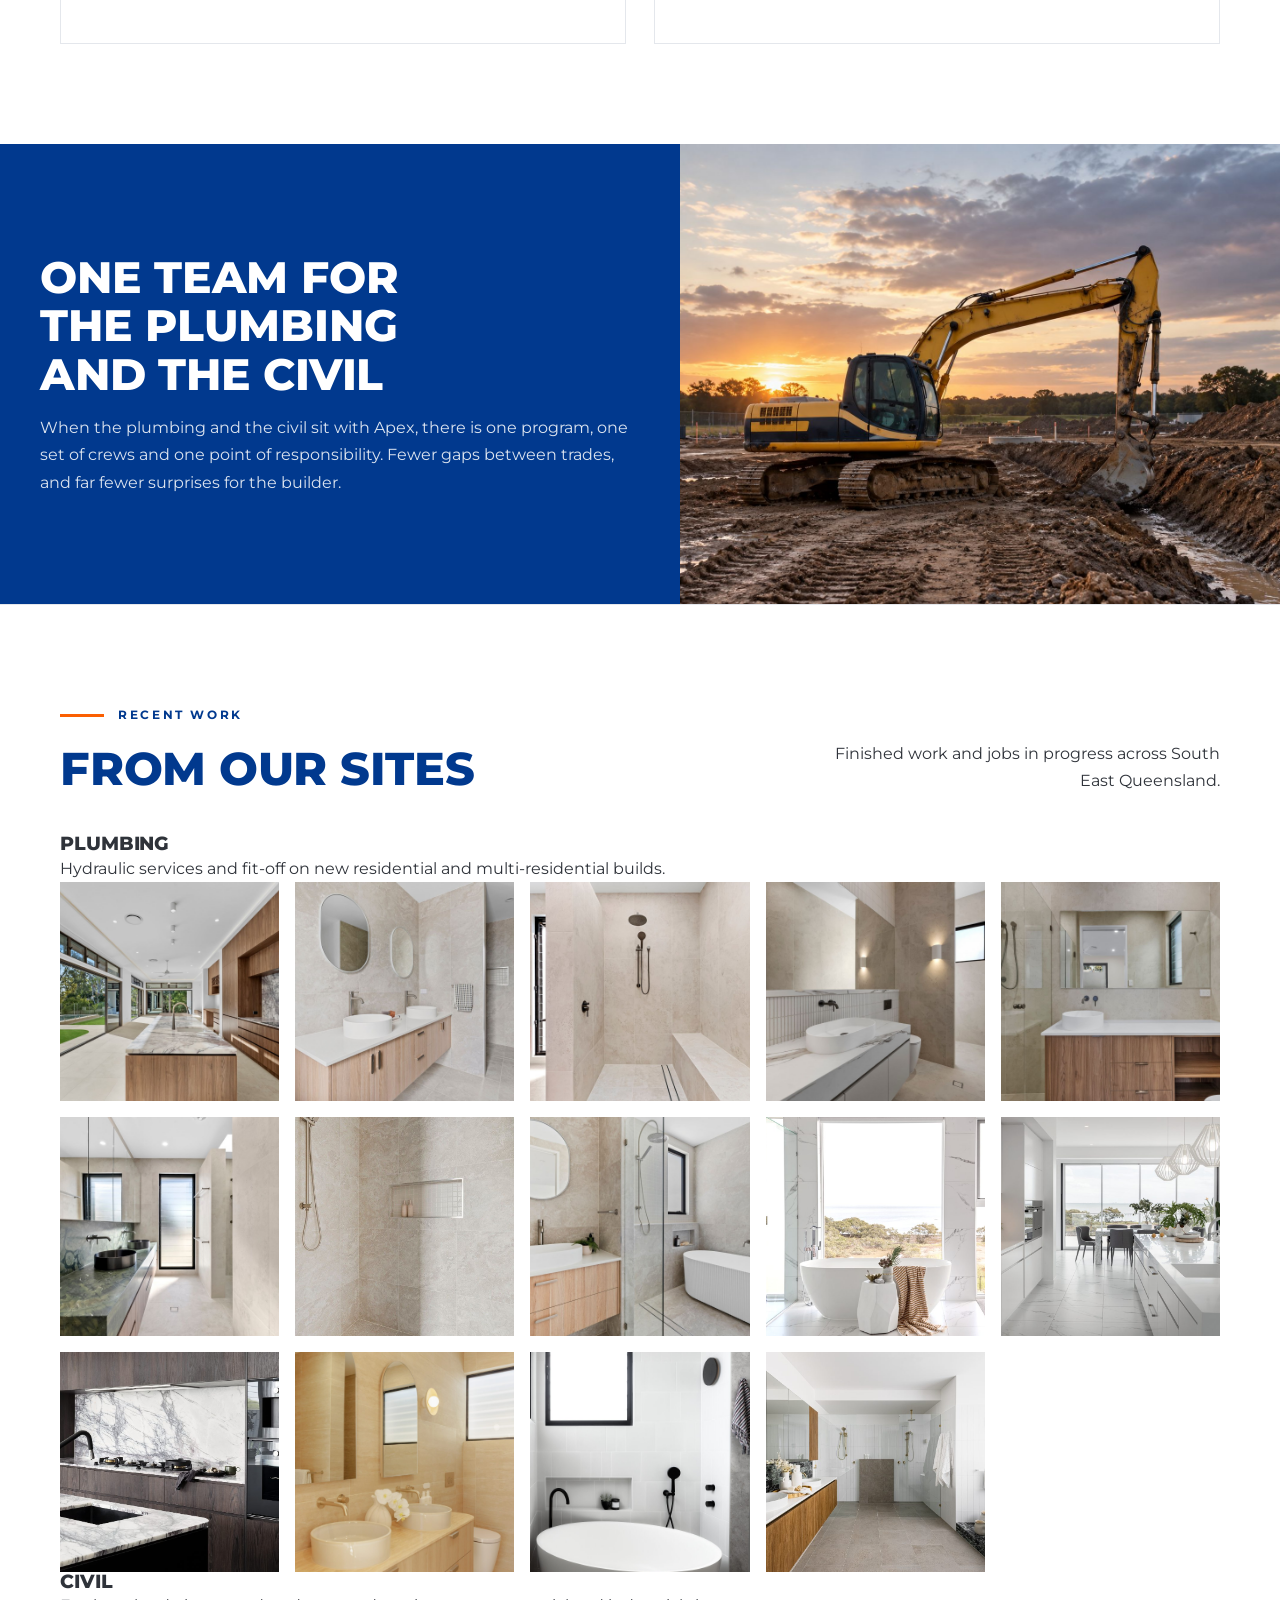
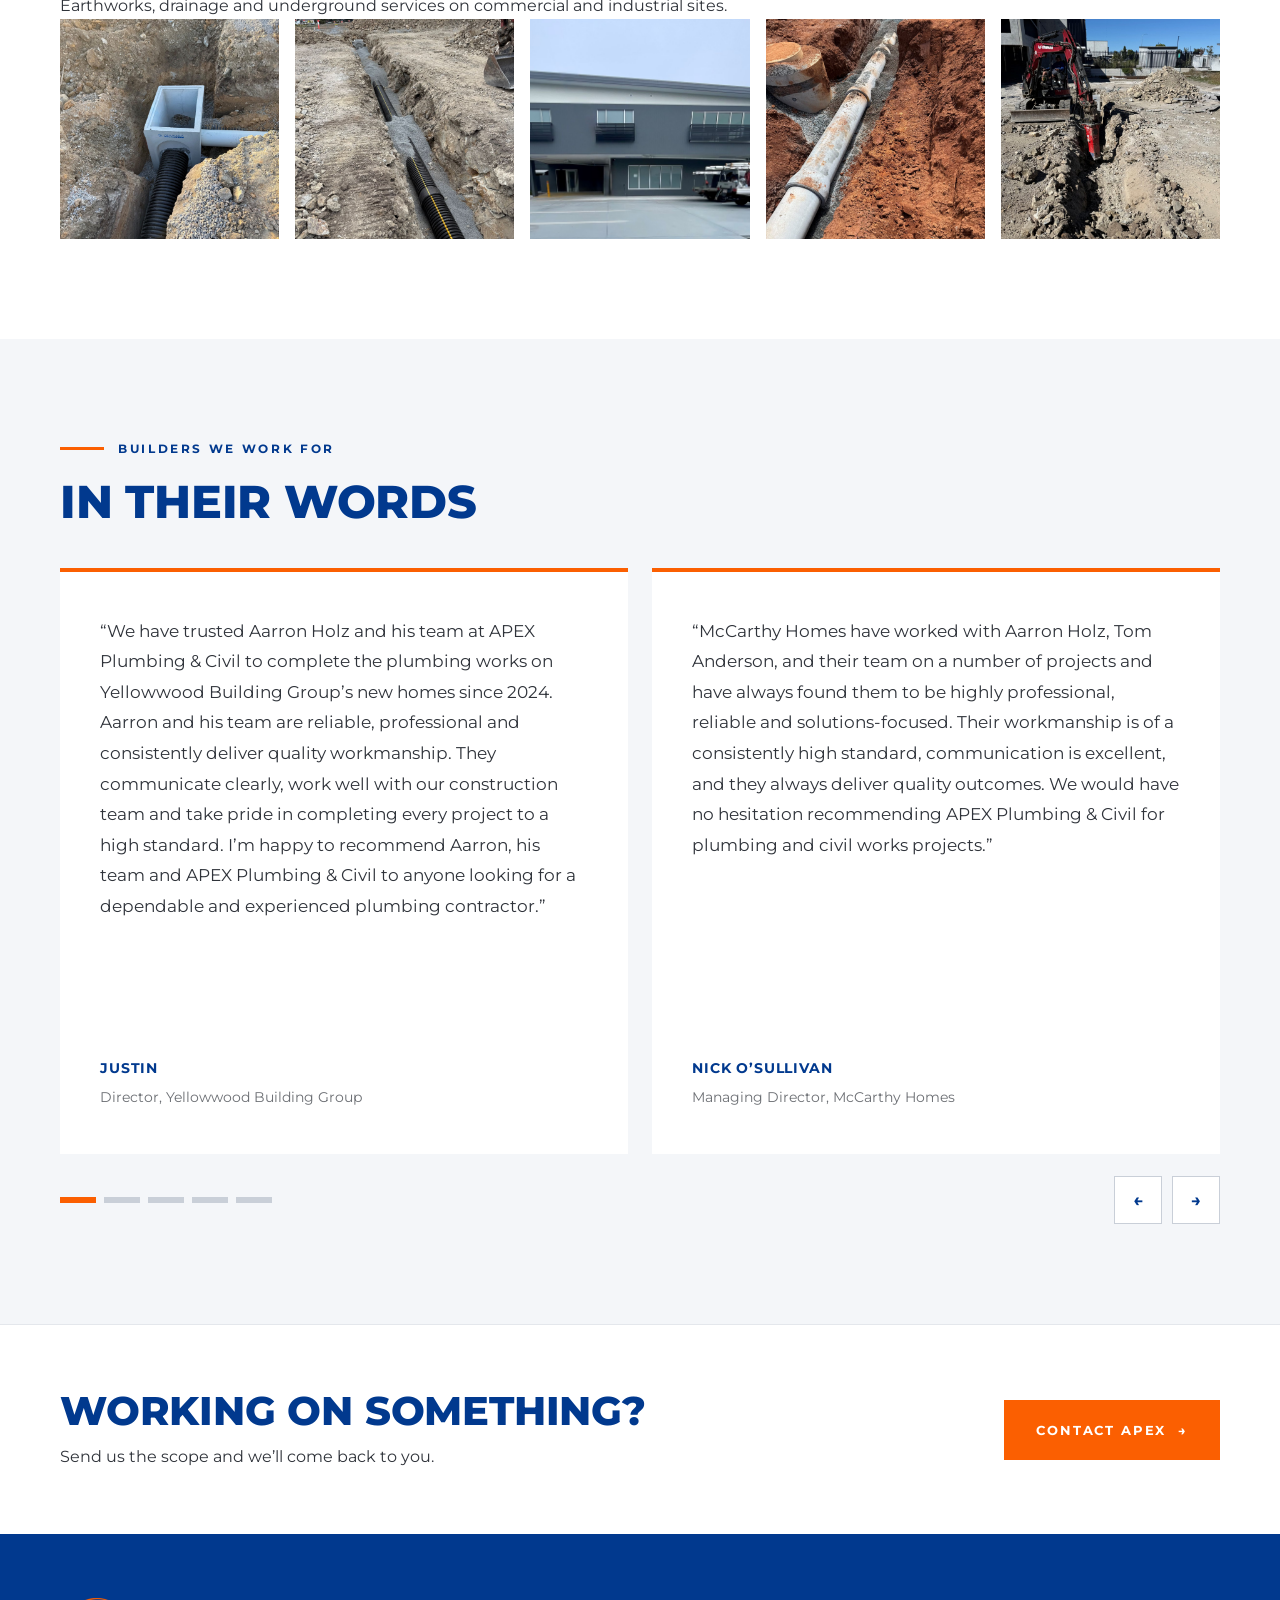
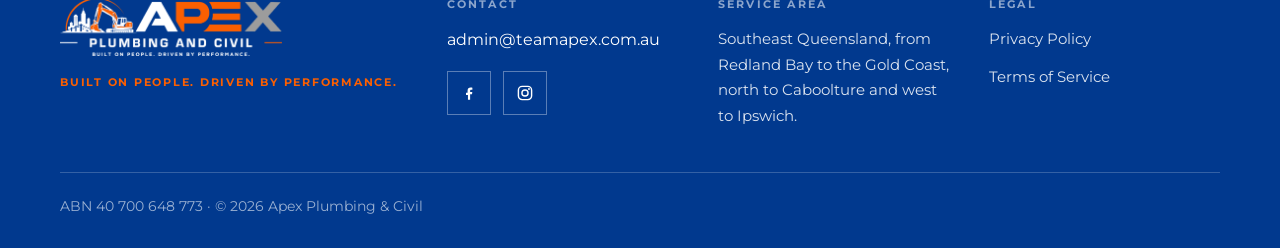
==== commit c861123c: "Add files via upload" ====
--- a/index.html
+++ b/index.html
@@ -12,7 +12,7 @@
 <meta property="og:title" content="APEX Plumbing & Civil | Plumbing and Civil Contractors, Southeast Queensland">
 <meta property="og:description" content="Plumbing, civil and infrastructure works across Southeast Queensland. One contractor for hydraulic and civil scopes on residential, commercial and subdivision projects.">
 <meta property="og:url" content="https://apexplumbingandcivil.com.au/">
-<meta property="og:image" content="https://apexplumbingandcivil.com.au/assets/img/hero-warehouse.jpg">
+<meta property="og:image" content="https://apexplumbingandcivil.com.au/assets/img/civil-warehouse-breaking.jpg">
 <meta property="og:locale" content="en_AU">
 <meta name="twitter:card" content="summary_large_image">
 <meta name="theme-color" content="#01398E">
@@ -48,7 +48,7 @@
 <main id="main">
 
   <section class="hero">
-    <img class="hero-bg" src="assets/img/hero-warehouse.jpg" alt="Apex Plumbing and Civil crews installing underground services inside a new industrial building" fetchpriority="high">
+    <img class="hero-bg" src="assets/img/civil-warehouse-breaking.jpg" alt="Rock breaking and drainage excavation inside a commercial building" fetchpriority="high">
     <div class="hero-scrim"></div>
     <div class="container hero-inner">
       <p class="eyebrow eyebrow--light"><span class="rule"></span>Built on people. Driven by performance.</p>
@@ -80,7 +80,7 @@
           </div>
         </article>
         <article class="card">
-          <img src="assets/img/civil-earthworks.jpg" alt="Bulk earthworks and trenching on a subdivision site, seen from above" loading="lazy">
+          <img src="assets/img/civil-stormwater-main.jpg" alt="Concrete stormwater main bedded in an open trench on a residential subdivision" loading="lazy">
           <div class="card-body">
             <h3>Civil</h3>
             <p>Live sewer, water and stormwater works within the Urban Utilities network and across the Brisbane City Council region, plus earthworks, underground services, roadworks and stormwater drainage.</p>
@@ -97,7 +97,7 @@
       <p>When the plumbing and the civil sit with Apex, there is one program, one set of crews and one point of responsibility. Fewer gaps between trades, and far fewer surprises for the builder.</p>
     </div>
     <div class="band-media">
-      <img src="assets/img/civil-warehouse.jpg" alt="Apex civil and plumbing works in progress inside a commercial warehouse" loading="lazy">
+      <img src="assets/img/hero-earthworks.jpg" alt="Excavator cutting a drainage trench on a civil earthworks site at dusk" loading="lazy">
     </div>
   </section>
 
@@ -110,17 +110,37 @@
         </div>
         <p class="section-note">Finished work and jobs in progress across South East Queensland.</p>
       </div>
+      <div class="gallery-group">
+        <h3 class="gallery-head">Plumbing</h3>
+        <p class="gallery-note">Hydraulic services and fit-off on new residential and multi-residential builds.</p>
+      </div>
       <div class="gallery">
+        <button class="g-item" type="button" data-full="assets/img/plumbing-ensuite-travertine.jpg" data-caption="Ensuite with fluted freestanding bath and walk-in shower, Imperial Homes"><img src="assets/img/plumbing-ensuite-travertine.jpg" alt="Ensuite with fluted freestanding bath and walk-in shower, Imperial Homes" loading="lazy"></button>
+        <button class="g-item" type="button" data-full="assets/img/plumbing-kitchen-island.jpg" data-caption="Kitchen island with marble benchtop and gooseneck mixer opening to the pool"><img src="assets/img/plumbing-kitchen-island.jpg" alt="Kitchen island with marble benchtop and gooseneck mixer opening to the pool" loading="lazy"></button>
+        <button class="g-item" type="button" data-full="assets/img/plumbing-green-marble.jpg" data-caption="Twin basins on a green marble vanity with wall-mounted mixers"><img src="assets/img/plumbing-green-marble.jpg" alt="Twin basins on a green marble vanity with wall-mounted mixers" loading="lazy"></button>
+        <button class="g-item" type="button" data-full="assets/img/plumbing-shower-niche.jpg" data-caption="Tiled shower with recessed niche and linear floor waste"><img src="assets/img/plumbing-shower-niche.jpg" alt="Tiled shower with recessed niche and linear floor waste" loading="lazy"></button>
+        <button class="g-item" type="button" data-full="assets/img/plumbing-double-vanity.jpg" data-caption="Double vanity with vessel basins and a curbless shower"><img src="assets/img/plumbing-double-vanity.jpg" alt="Double vanity with vessel basins and a curbless shower" loading="lazy"></button>
+        <button class="g-item" type="button" data-full="assets/img/plumbing-walk-in-shower.jpg" data-caption="Walk-in shower with tiled bench seat and brushed bronze tapware"><img src="assets/img/plumbing-walk-in-shower.jpg" alt="Walk-in shower with tiled bench seat and brushed bronze tapware" loading="lazy"></button>
+        <button class="g-item" type="button" data-full="assets/img/plumbing-powder-room.jpg" data-caption="Powder room with marble benchtop and matt black mixer"><img src="assets/img/plumbing-powder-room.jpg" alt="Powder room with marble benchtop and matt black mixer" loading="lazy"></button>
+        <button class="g-item" type="button" data-full="assets/img/plumbing-guest-bath.jpg" data-caption="Guest bathroom fit-off with timber vanity and frameless shower"><img src="assets/img/plumbing-guest-bath.jpg" alt="Guest bathroom fit-off with timber vanity and frameless shower" loading="lazy"></button>
         <button class="g-item" type="button" data-full="assets/img/gallery-bath-ocean.jpg" data-caption="Completed ensuite with freestanding bath in a new coastal home"><img src="assets/img/gallery-bath-ocean.jpg" alt="Completed ensuite with freestanding bath in a new coastal home" loading="lazy"></button>
-        <button class="g-item" type="button" data-full="assets/img/civil-trench.jpg" data-caption="Rock breaking and drainage excavation inside a commercial building"><img src="assets/img/civil-trench.jpg" alt="Rock breaking and drainage excavation inside a commercial building" loading="lazy"></button>
         <button class="g-item" type="button" data-full="assets/img/gallery-kitchen-ocean.jpg" data-caption="Kitchen and butler&rsquo;s pantry plumbing on a new residential build"><img src="assets/img/gallery-kitchen-ocean.jpg" alt="Kitchen and butler&rsquo;s pantry plumbing on a new residential build" loading="lazy"></button>
-        <button class="g-item" type="button" data-full="assets/img/civil-tee.jpg" data-caption="Water main tee and sleeved service laid in an open trench"><img src="assets/img/civil-tee.jpg" alt="Water main tee and sleeved service laid in an open trench" loading="lazy"></button>
+        <button class="g-item" type="button" data-full="assets/img/gallery-kitchen-dark.jpg" data-caption="Kitchen sink and tapware installation in a completed home"><img src="assets/img/gallery-kitchen-dark.jpg" alt="Kitchen sink and tapware installation in a completed home" loading="lazy"></button>
+        <button class="g-item" type="button" data-full="assets/img/plumbing-mccarthy.jpg" data-caption="Vanity and basin fit-off on a McCarthy Homes project"><img src="assets/img/plumbing-mccarthy.jpg" alt="Vanity and basin fit-off on a McCarthy Homes project" loading="lazy"></button>
         <button class="g-item" type="button" data-full="assets/img/gallery-bath-white.jpg" data-caption="Bathroom fit-off with wall-mounted tapware"><img src="assets/img/gallery-bath-white.jpg" alt="Bathroom fit-off with wall-mounted tapware" loading="lazy"></button>
-        <button class="g-item" type="button" data-full="assets/img/civil-hydrant.jpg" data-caption="Live water main connection within the Urban Utilities network"><img src="assets/img/civil-hydrant.jpg" alt="Live water main connection within the Urban Utilities network" loading="lazy"></button>
-        <button class="g-item" type="button" data-full="assets/img/gallery-kitchen-dark.jpg" data-caption="Kitchen sink and tapware installation in a completed home"><img src="assets/img/gallery-kitchen-dark.jpg" alt="Kitchen sink and tapware installation in a completed home" loading="lazy"></button>
-        <button class="g-item" type="button" data-full="assets/img/plumbing-connection.jpg" data-caption="Sealing a water service connection on site"><img src="assets/img/plumbing-connection.jpg" alt="Sealing a water service connection on site" loading="lazy"></button>
-        <button class="g-item" type="button" data-full="assets/img/plumbing-mccarthy.jpg" data-caption="Vanity and basin fit-off on a McCarthy Homes project"><img src="assets/img/plumbing-mccarthy.jpg" alt="Vanity and basin fit-off on a McCarthy Homes project" loading="lazy"></button>
         <button class="g-item" type="button" data-full="assets/img/plumbing-bath-2.jpg" data-caption="Main bathroom with double vanity and walk-in shower, plumbing by Apex"><img src="assets/img/plumbing-bath-2.jpg" alt="Main bathroom with double vanity and walk-in shower, plumbing by Apex" loading="lazy"></button>
+      </div>
+
+      <div class="gallery-group gallery-group--next">
+        <h3 class="gallery-head">Civil</h3>
+        <p class="gallery-note">Earthworks, drainage and underground services on commercial and industrial sites.</p>
+      </div>
+      <div class="gallery">
+        <button class="g-item" type="button" data-full="assets/img/civil-drainage-pit.jpg" data-caption="Precast stormwater pit connected to drainage lines on a commercial site"><img src="assets/img/civil-drainage-pit.jpg" alt="Precast stormwater pit connected to drainage lines on a commercial site" loading="lazy"></button>
+        <button class="g-item" type="button" data-full="assets/img/civil-rock-twin.jpg" data-caption="Twin drainage lines bedded in gravel through rock"><img src="assets/img/civil-rock-twin.jpg" alt="Twin drainage lines bedded in gravel through rock" loading="lazy"></button>
+        <button class="g-item" type="button" data-full="assets/img/civil-factory-complete.jpg" data-caption="Completed industrial building with hardstand and services in place"><img src="assets/img/civil-factory-complete.jpg" alt="Completed industrial building with hardstand and services in place" loading="lazy"></button>
+        <button class="g-item" type="button" data-full="assets/img/civil-concrete-pipe.jpg" data-caption="Concrete sewer main and manhole base laid in an open trench"><img src="assets/img/civil-concrete-pipe.jpg" alt="Concrete sewer main and manhole base laid in an open trench" loading="lazy"></button>
+        <button class="g-item" type="button" data-full="assets/img/civil-rock-breaking.jpg" data-caption="Rock breaking to open a services trench on a commercial site"><img src="assets/img/civil-rock-breaking.jpg" alt="Rock breaking to open a services trench on a commercial site" loading="lazy"></button>
       </div>
     </div>
   </section>
@@ -153,6 +173,16 @@
             <article class="quote">
               <p>&ldquo;Working with Tom over a number of years, he is a great operator and always brings results. I have found them responsible, practical and responsive.&rdquo;</p>
               <footer><strong>Thai Long</strong><span>Director, Civil RPEQ</span></footer>
+            </article>
+            <article class="quote">
+              <p>&ldquo;Tom is a professional, reliable and competent plumber. He is also fair with pricing, communicates well, holds himself to a very high standard, is polite, and is an honest person.</p>
+              <p>You see the above qualities in the delivery of his work.&rdquo;</p>
+              <footer><strong>William Allendorf</strong><span>WJA Developments</span></footer>
+            </article>
+            <article class="quote">
+              <p>&ldquo;Tom, my profound thanks to you and Matt for helping my client yesterday.</p>
+              <p>It&rsquo;s difficult to find good tradesmen and when you do, and that is the case with you and Matt, gratitude follows and so too the willingness to let others know.&rdquo;</p>
+              <footer><strong>Body Corporate Chairperson</strong></footer>
             </article>
           </div>
         </div>
@@ -207,7 +237,6 @@
       </div>
       <div class="footer-base">
         <span>ABN 40 700 648 773 &middot; &copy; <span data-year>2026</span> Apex Plumbing &amp; Civil</span>
-        <span>Made with <span class="heart">love</span> by <a href="https://tradiebs.com.au" target="_blank" rel="noopener">Tradie Business Support</a></span>
       </div>
     </div>
   </footer>
--- a/assets/css/style.css
+++ b/assets/css/style.css
@@ -53,10 +53,10 @@
 /* header */
 .site-header{position:sticky; top:0; z-index:50; background:#fff; border-bottom:1px solid var(--line)}
 .header-inner{
-  max-width:var(--maxw); margin:0 auto; padding:12px var(--pad);
+  max-width:var(--maxw); margin:0 auto; padding:14px var(--pad);
   display:flex; align-items:center; justify-content:space-between; gap:24px;
 }
-.logo img{height:40px; width:auto}
+.logo img{height:57px; width:auto}
 .nav{display:none; align-items:center; gap:32px}
 .nav a{font-weight:600; font-size:13px; letter-spacing:.12em; text-transform:uppercase; color:var(--charcoal)}
 .nav a.is-active{color:var(--navy); border-bottom:2px solid var(--orange); padding-bottom:4px}
@@ -119,7 +119,7 @@
 /* band */
 .band{background:var(--navy); display:flex; flex-direction:column-reverse}
 .band-text{padding:40px var(--pad) 44px}
-.band-text h2{font-size:clamp(24px,4vw,44px); color:#fff; margin-bottom:16px}
+.band-text h2{font-size:clamp(24px,4vw,44px); color:#fff; margin-bottom:16px; text-wrap:balance}
 .band-text p{font-size:16px; line-height:1.7; color:rgba(255,255,255,.86); max-width:56ch}
 .band-media img{width:100%; height:220px; object-fit:cover}
 
@@ -347,7 +347,7 @@
   :root{--pad:60px}
   .nav{display:flex}
   .nav-toggle,.mobile-nav{display:none !important}
-  .logo img{height:52px}
+  .logo img{height:75px}
   .hero{min-height:660px; padding:0}
   .hero-scrim{background:linear-gradient(100deg,rgba(1,32,74,.94) 0%,rgba(1,57,142,.86) 42%,rgba(1,57,142,.30) 100%)}
   .pagehead{min-height:400px}
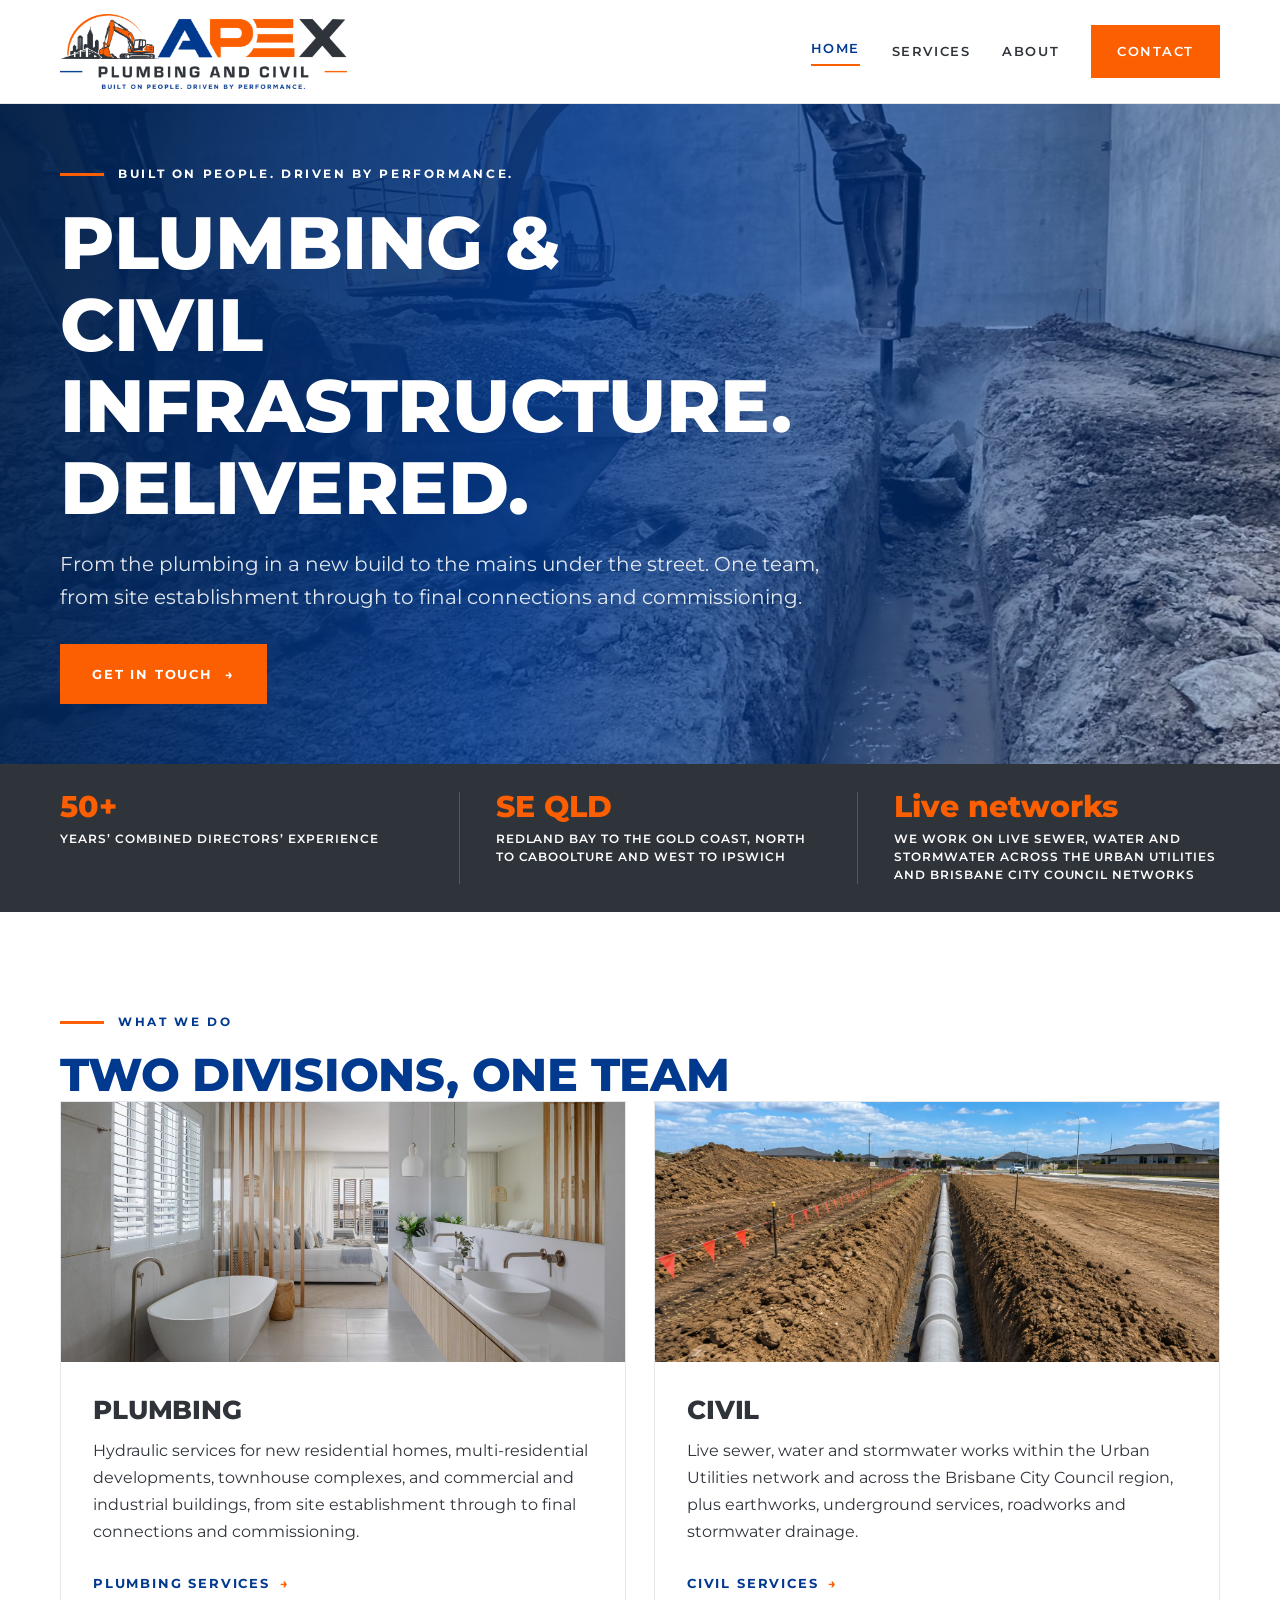
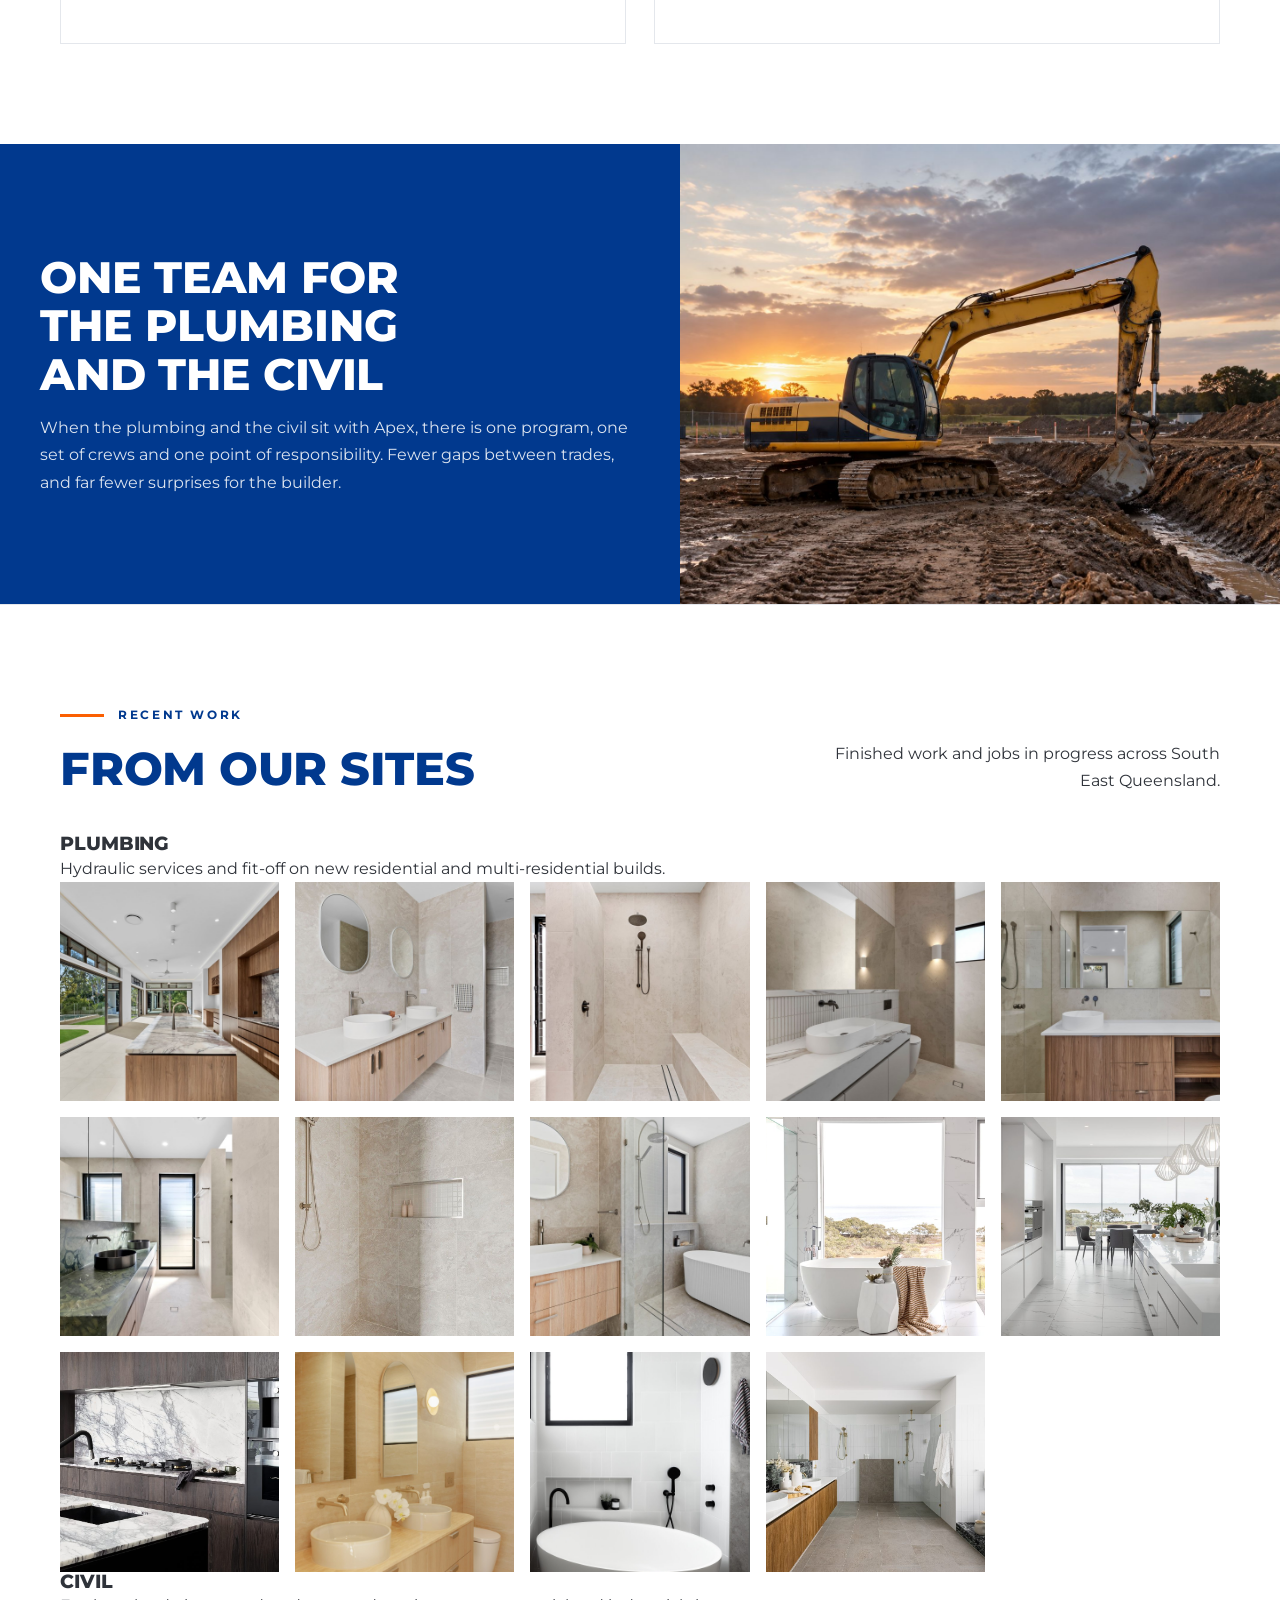
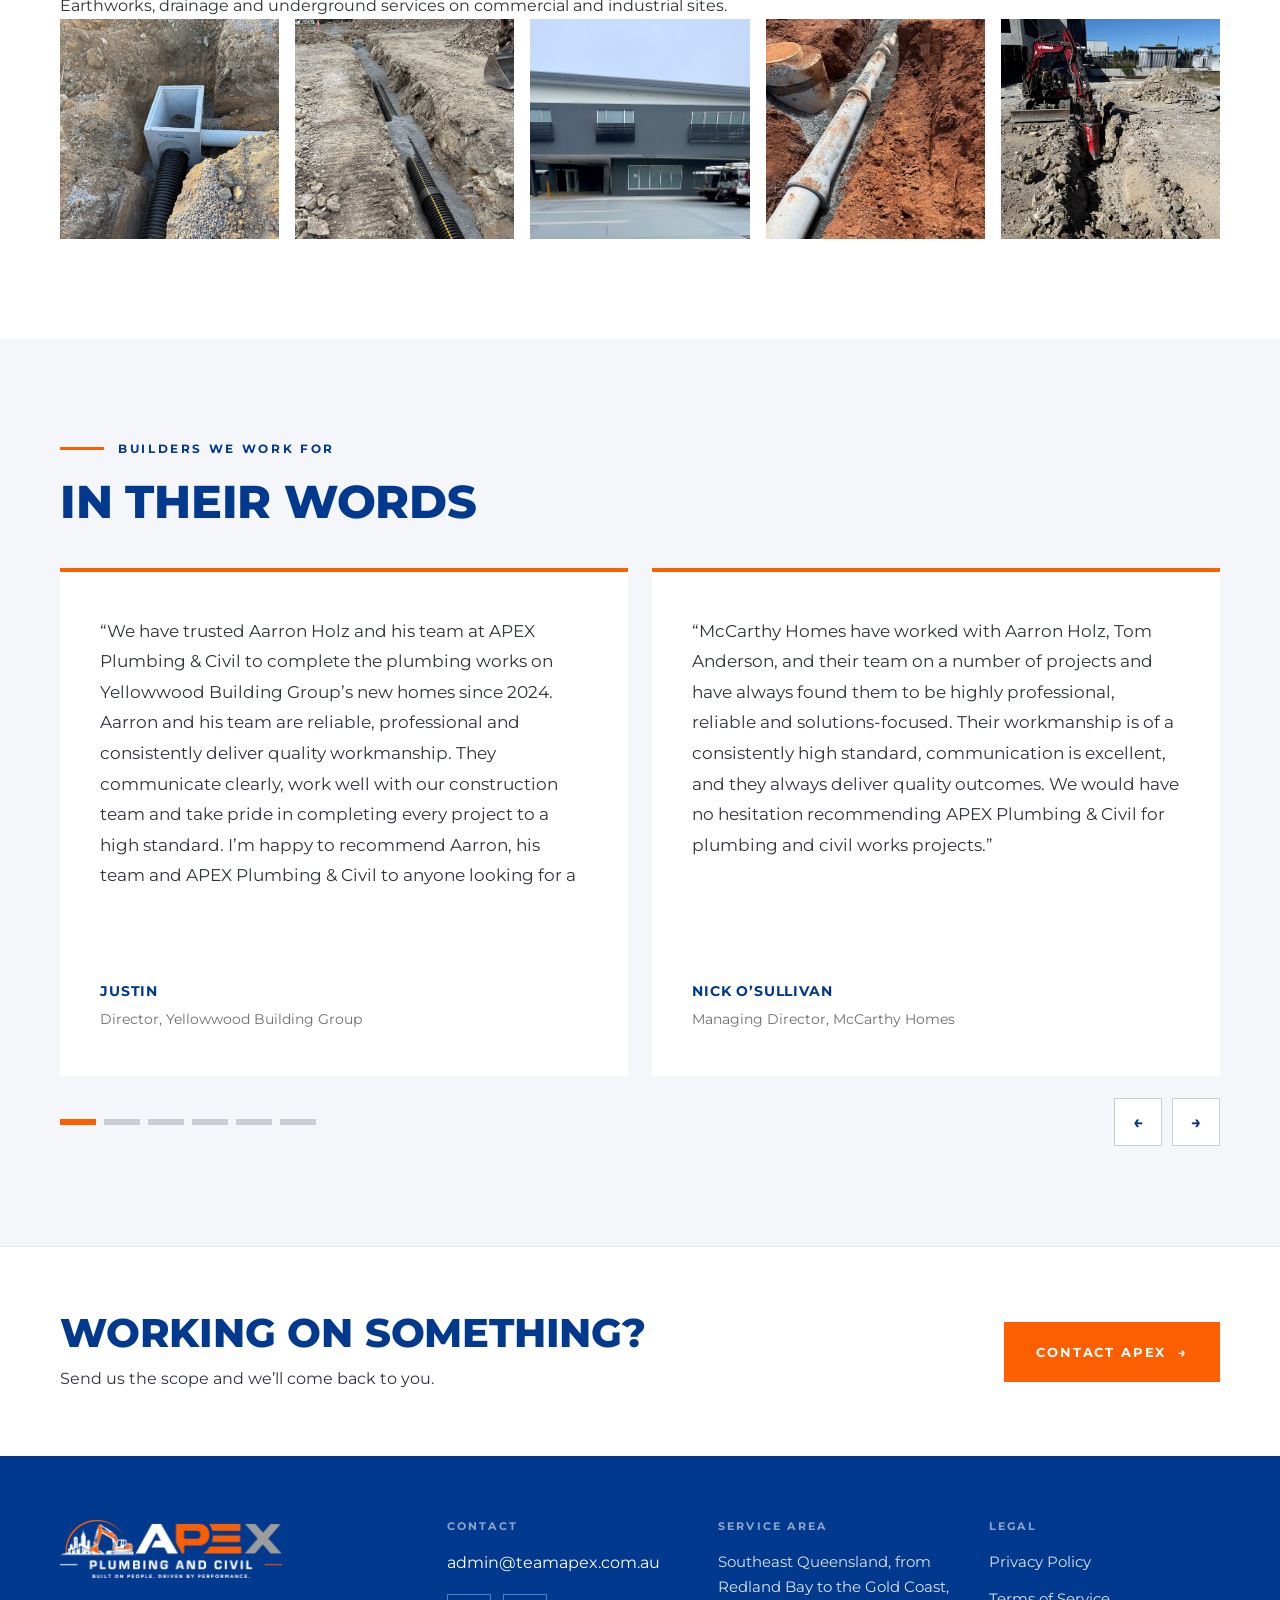
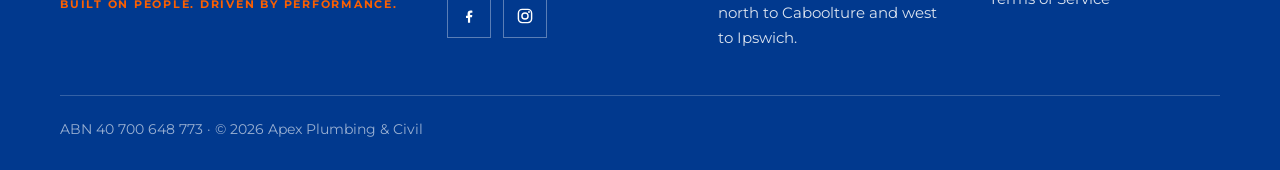
==== commit f0af3465: "Add files via upload" ====
--- a/index.html
+++ b/index.html
@@ -158,30 +158,52 @@
         <div class="carousel-viewport">
           <div class="carousel-track" data-track>
             <article class="quote">
-              <p>&ldquo;We have trusted Aarron Holz and his team at APEX Plumbing &amp; Civil to complete the plumbing works on Yellowwood Building Group&rsquo;s new homes since 2024. Aarron and his team are reliable, professional and consistently deliver quality workmanship. They communicate clearly, work well with our construction team and take pride in completing every project to a high standard. I&rsquo;m happy to recommend Aarron, his team and APEX Plumbing &amp; Civil to anyone looking for a dependable and experienced plumbing contractor.&rdquo;</p>
+              <div class="quote-body" data-quote-body>
+                <p>&ldquo;We have trusted Aarron Holz and his team at APEX Plumbing &amp; Civil to complete the plumbing works on Yellowwood Building Group&rsquo;s new homes since 2024. Aarron and his team are reliable, professional and consistently deliver quality workmanship. They communicate clearly, work well with our construction team and take pride in completing every project to a high standard. I&rsquo;m happy to recommend Aarron, his team and APEX Plumbing &amp; Civil to anyone looking for a dependable and experienced plumbing contractor.&rdquo;</p>
+              </div>
               <footer><strong>Justin</strong><span>Director, Yellowwood Building Group</span></footer>
             </article>
             <article class="quote">
-              <p>&ldquo;McCarthy Homes have worked with Aarron Holz, Tom Anderson, and their team on a number of projects and have always found them to be highly professional, reliable and solutions-focused. Their workmanship is of a consistently high standard, communication is excellent, and they always deliver quality outcomes. We would have no hesitation recommending APEX Plumbing &amp; Civil for plumbing and civil works projects.&rdquo;</p>
+              <div class="quote-body" data-quote-body>
+                <p>&ldquo;McCarthy Homes have worked with Aarron Holz, Tom Anderson, and their team on a number of projects and have always found them to be highly professional, reliable and solutions-focused. Their workmanship is of a consistently high standard, communication is excellent, and they always deliver quality outcomes. We would have no hesitation recommending APEX Plumbing &amp; Civil for plumbing and civil works projects.&rdquo;</p>
+              </div>
               <footer><strong>Nick O&rsquo;Sullivan</strong><span>Managing Director, McCarthy Homes</span></footer>
             </article>
             <article class="quote">
-              <p>&ldquo;We have worked with Aarron and the team for a number of years across a diverse range of projects, including new factory and industrial developments, as well as high-end residential construction. Throughout this time, we have found the team to be reliable, professional and easy to work with. They consistently deliver a high standard of workmanship, communicate well throughout each project and are always willing to work through any challenges that arise during construction.</p>
+              <div class="quote-body" data-quote-body>
+                <p>&ldquo;We have worked with Aarron and the team for a number of years across a diverse range of projects, including new factory and industrial developments, as well as high-end residential construction. Throughout this time, we have found the team to be reliable, professional and easy to work with. They consistently deliver a high standard of workmanship, communicate well throughout each project and are always willing to work through any challenges that arise during construction.</p>
               <p>We value the strong working relationship we have built with Aarron, Tom and the team over the years and would confidently recommend APEX Plumbing &amp; Civil for commercial and industrial plumbing projects.&rdquo;</p>
+              </div>
               <footer><strong>Jimmy Badrak</strong><span>Director, BRK Constructions</span></footer>
             </article>
             <article class="quote">
-              <p>&ldquo;Working with Tom over a number of years, he is a great operator and always brings results. I have found them responsible, practical and responsive.&rdquo;</p>
+              <div class="quote-body" data-quote-body>
+                <p>&ldquo;Working with Tom over a number of years, he is a great operator and always brings results. I have found them responsible, practical and responsive.&rdquo;</p>
+              </div>
               <footer><strong>Thai Long</strong><span>Director, Civil RPEQ</span></footer>
             </article>
             <article class="quote">
-              <p>&ldquo;Tom is a professional, reliable and competent plumber. He is also fair with pricing, communicates well, holds himself to a very high standard, is polite, and is an honest person.</p>
+              <div class="quote-body" data-quote-body>
+                <p>&ldquo;Tom is a professional, reliable and competent plumber. He is also fair with pricing, communicates well, holds himself to a very high standard, is polite, and is an honest person.</p>
               <p>You see the above qualities in the delivery of his work.&rdquo;</p>
+              </div>
               <footer><strong>William Allendorf</strong><span>WJA Developments</span></footer>
             </article>
             <article class="quote">
-              <p>&ldquo;Tom, my profound thanks to you and Matt for helping my client yesterday.</p>
+              <div class="quote-body" data-quote-body>
+                <p>&ldquo;I have been using Aarron Holz and his team for over 25 years, originally through Holz&rsquo;s Plumbing and now as Apex Plumbing &amp; Civil.</p>
+              <p>Throughout that time, Aarron and his team have consistently provided a professional, reliable and high-quality service across a wide range of residential building projects. Their workmanship, communication and ability to work alongside our team and other trades have always been of a high standard.</p>
+              <p>With Tom Anderson now joining Aarron as a business partner at Apex Plumbing &amp; Civil, it has been great to see the business continue to grow while maintaining the same high standards of service and workmanship that we have come to expect over the years. Tom brings a professional and proactive approach to the business, and together he and Aarron make a strong team.</p>
+              <p>In the building industry, having subcontractors you can trust and rely on is extremely important, and our working relationship with Aarron spanning more than two decades speaks for itself. Both Aarron and Tom are committed to delivering quality work and ensuring projects run smoothly from start to finish.</p>
+              <p>I have no hesitation in recommending Aarron, Tom and the team at Apex Plumbing &amp; Civil and look forward to continuing our long-standing working relationship for many years to come.&rdquo;</p>
+              </div>
+              <footer><strong>Nick Miller</strong><span>Director, Imperial Homes Qld Pty Ltd</span></footer>
+            </article>
+            <article class="quote">
+              <div class="quote-body" data-quote-body>
+                <p>&ldquo;Tom, my profound thanks to you and Matt for helping my client yesterday.</p>
               <p>It&rsquo;s difficult to find good tradesmen and when you do, and that is the case with you and Matt, gratitude follows and so too the willingness to let others know.&rdquo;</p>
+              </div>
               <footer><strong>Body Corporate Chairperson</strong></footer>
             </article>
           </div>
@@ -206,6 +228,15 @@
       <a class="btn" href="contact.html">Contact Apex <span aria-hidden="true">&rarr;</span></a>
     </div>
   </section>
+
+  <div class="q-modal" data-quote-modal hidden>
+    <div class="q-modal-backdrop" data-quote-close></div>
+    <div class="q-modal-panel" role="dialog" aria-modal="true" aria-label="Full testimonial">
+      <button class="q-modal-close" type="button" data-quote-close aria-label="Close">&times;</button>
+      <div class="q-modal-body" data-quote-target></div>
+      <footer class="q-modal-foot" data-quote-foot></footer>
+    </div>
+  </div>
 </main>
 
   <footer class="site-footer">
--- a/assets/css/style.css
+++ b/assets/css/style.css
@@ -168,7 +168,39 @@
   flex:0 0 100%; background:#fff; border-top:4px solid var(--orange);
   padding:30px 24px; display:flex; flex-direction:column; gap:22px;
 }
-.quote p{margin:0; font-size:15px; line-height:1.8}
+.quote p{margin:0 0 1em; font-size:15px; line-height:1.8}
+.quote p:last-child{margin-bottom:0}
+.quote-body{position:relative; max-height:250px; overflow:hidden}
+.quote-body.is-clamped::after{
+  content:""; position:absolute; left:0; right:0; bottom:0; height:64px;
+  background:linear-gradient(to bottom,rgba(255,255,255,0),#fff 78%); pointer-events:none;
+}
+.quote-more{
+  align-self:flex-start; margin-top:-4px; background:none; border:0; padding:10px 0; cursor:pointer;
+  font-family:inherit; font-weight:700; font-size:12px; letter-spacing:.14em; text-transform:uppercase;
+  color:var(--navy); display:inline-flex; align-items:center; gap:9px; min-height:44px;
+}
+.quote-more:hover{color:var(--orange)}
+.quote-more span{color:var(--orange)}
+
+/* full testimonial modal */
+.q-modal{position:fixed; inset:0; z-index:200; display:flex; align-items:center; justify-content:center; padding:20px}
+.q-modal[hidden]{display:none}
+.q-modal-backdrop{position:absolute; inset:0; background:rgba(1,32,74,.72)}
+.q-modal-panel{
+  position:relative; background:#fff; border-top:4px solid var(--orange);
+  max-width:760px; width:100%; max-height:86vh; overflow:auto; padding:44px 28px 32px;
+}
+.q-modal-close{
+  position:absolute; top:8px; right:8px; width:48px; height:48px; border:0; background:none;
+  font-size:30px; line-height:1; color:var(--charcoal); cursor:pointer; font-family:inherit;
+}
+.q-modal-close:hover{color:var(--orange)}
+.q-modal-body p{margin:0 0 1em; font-size:16px; line-height:1.8}
+.q-modal-body p:last-child{margin-bottom:0}
+.q-modal-foot{margin-top:26px; padding-top:22px; border-top:1px solid var(--line)}
+.q-modal-foot strong{display:block; font-weight:700; font-size:14px; letter-spacing:.06em; text-transform:uppercase; color:var(--navy)}
+.q-modal-foot span{display:block; font-size:14px; color:var(--charcoal); opacity:.7; margin-top:5px}
 .quote footer{margin-top:auto}
 .quote strong{display:block; font-weight:700; font-size:14px; letter-spacing:.06em; text-transform:uppercase; color:var(--navy)}
 .quote span{display:block; font-size:14px; color:var(--charcoal); opacity:.7; margin-top:5px}
@@ -356,6 +388,8 @@
   .hero h1{max-width:14ch}
   .section{padding:100px 0}
   .quote{flex:0 0 calc(50% - 12px); min-height:400px; padding:44px 40px}
+  .quote-body{max-height:280px}
+  .q-modal-panel{padding:52px 48px 40px}
   .carousel-track{gap:24px}
   .quote p{font-size:17px}
   .band-media img{min-height:460px}
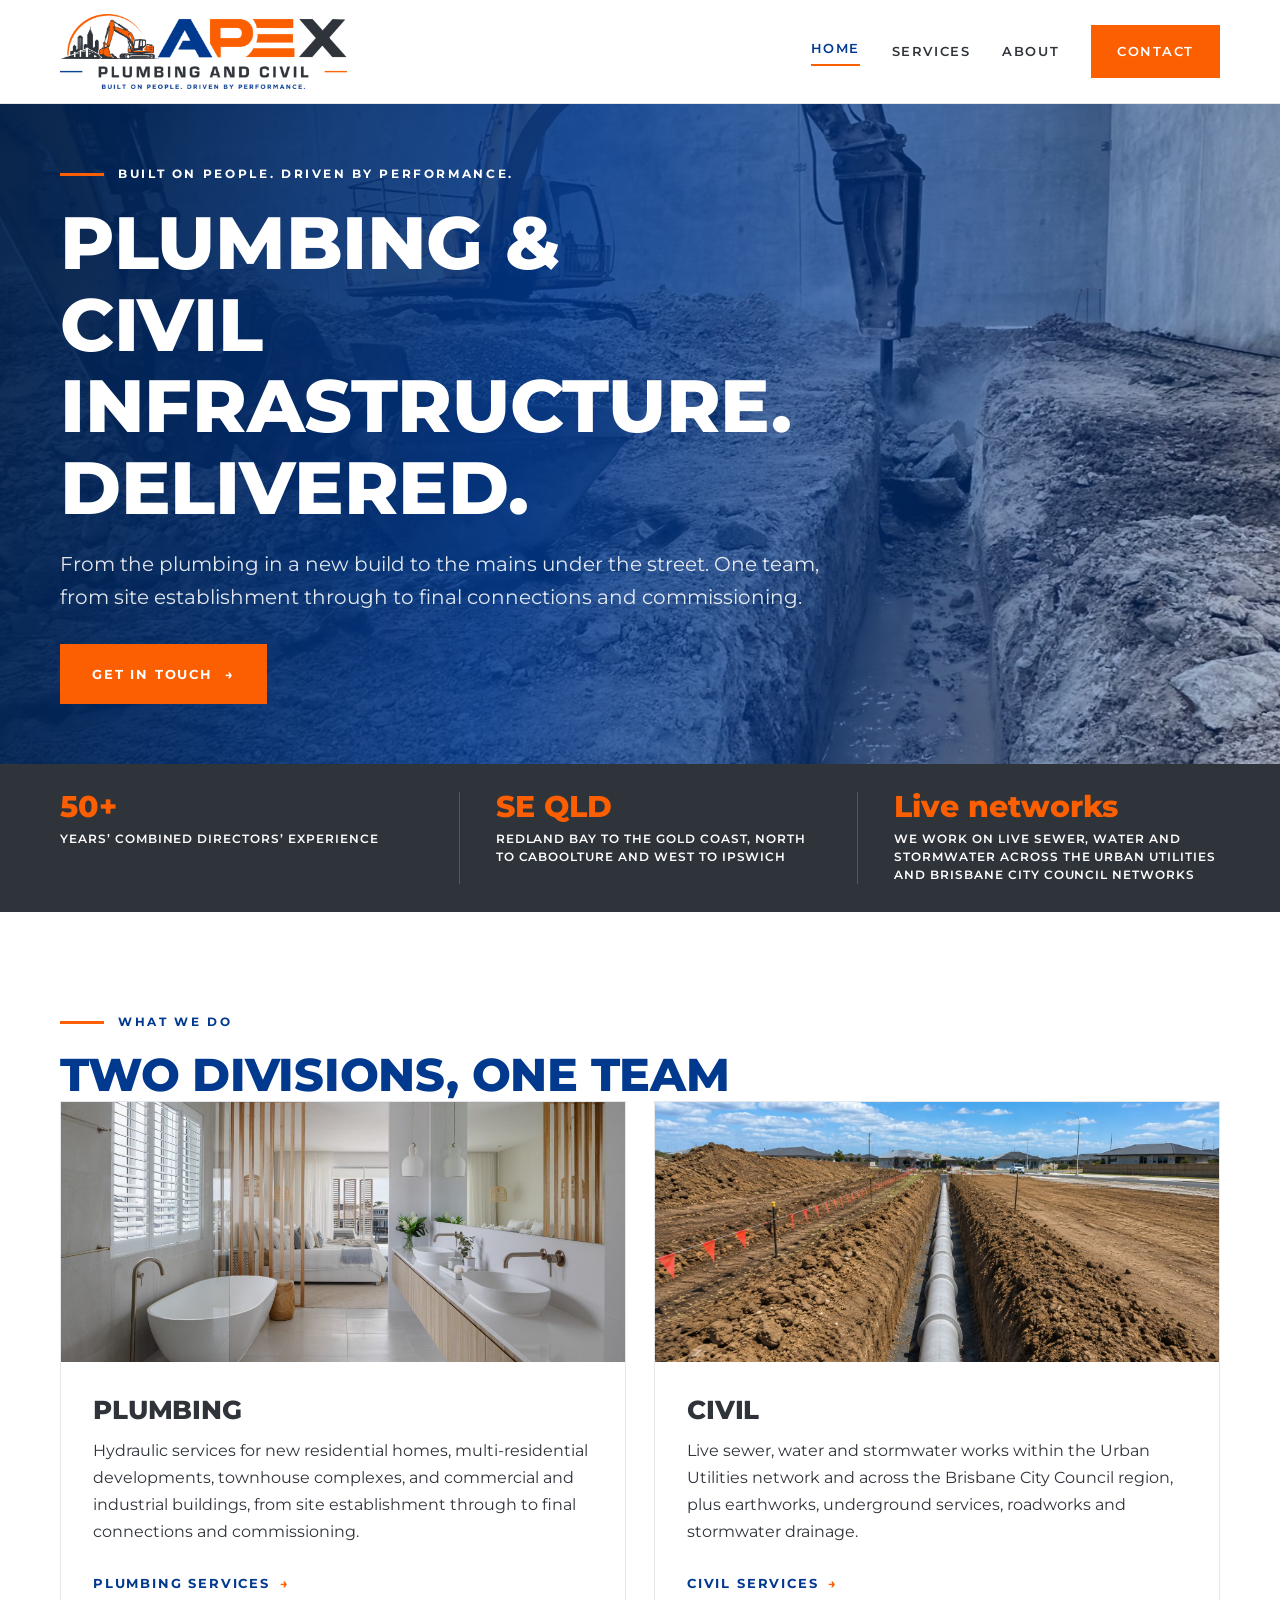
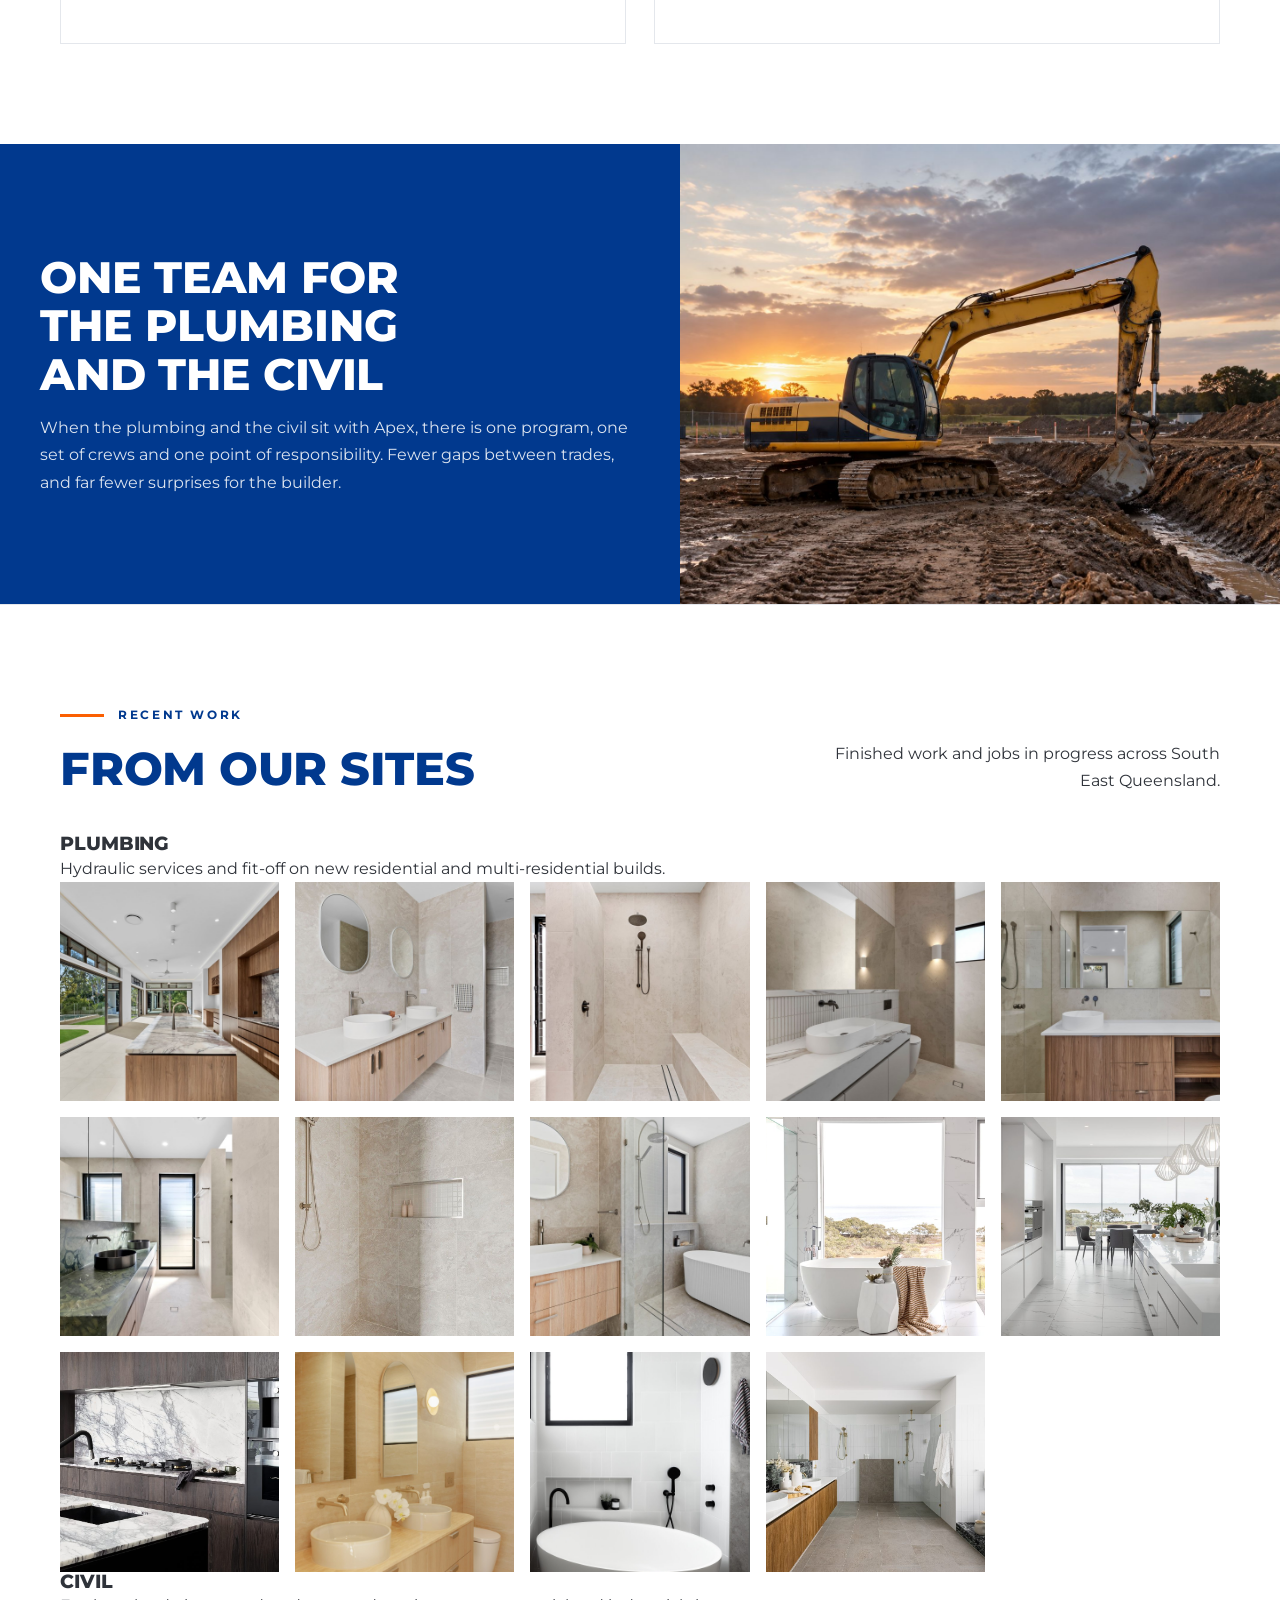
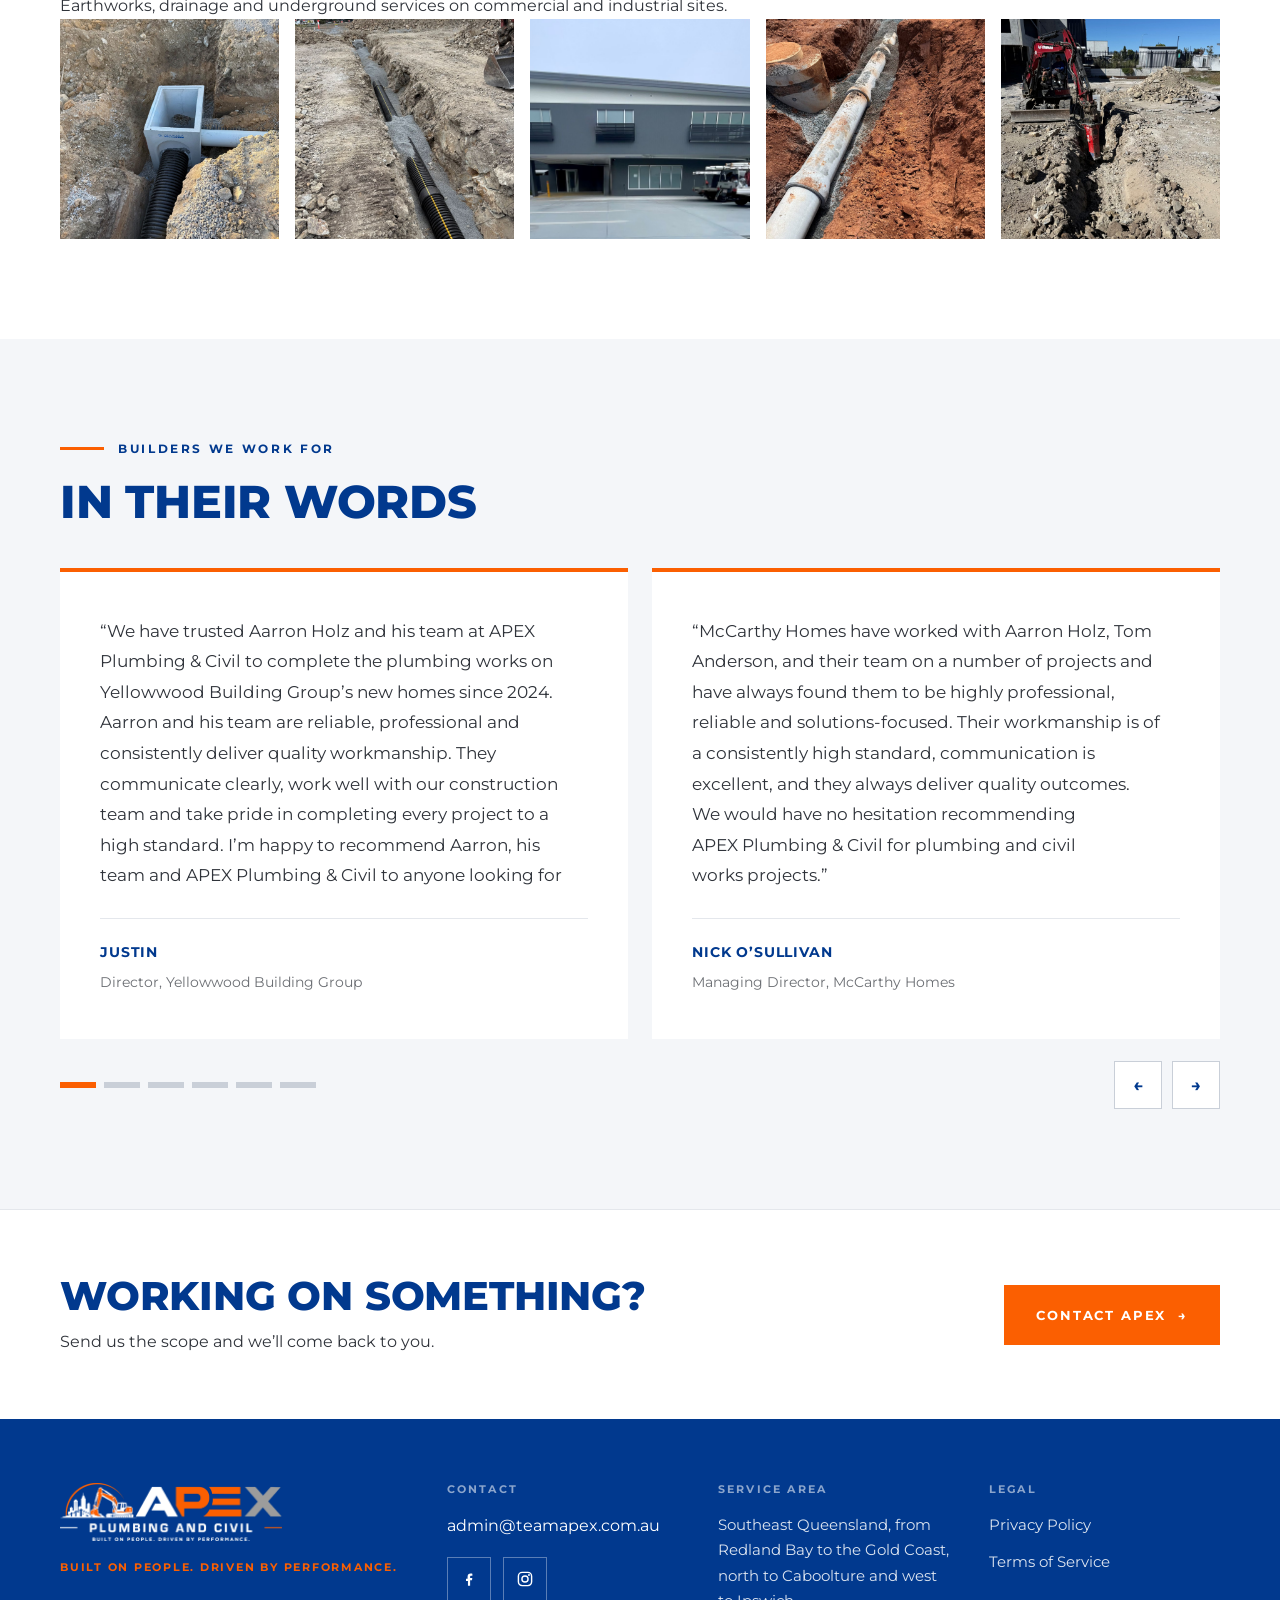
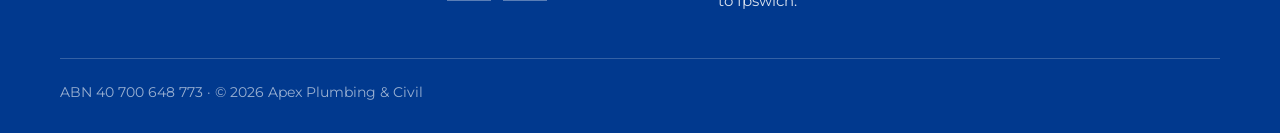
==== commit 3ab42f40: "Add files via upload" ====
--- a/index.html
+++ b/index.html
@@ -229,14 +229,6 @@
     </div>
   </section>
 
-  <div class="q-modal" data-quote-modal hidden>
-    <div class="q-modal-backdrop" data-quote-close></div>
-    <div class="q-modal-panel" role="dialog" aria-modal="true" aria-label="Full testimonial">
-      <button class="q-modal-close" type="button" data-quote-close aria-label="Close">&times;</button>
-      <div class="q-modal-body" data-quote-target></div>
-      <footer class="q-modal-foot" data-quote-foot></footer>
-    </div>
-  </div>
 </main>
 
   <footer class="site-footer">
--- a/assets/css/style.css
+++ b/assets/css/style.css
@@ -170,40 +170,19 @@
 }
 .quote p{margin:0 0 1em; font-size:15px; line-height:1.8}
 .quote p:last-child{margin-bottom:0}
-.quote-body{position:relative; max-height:250px; overflow:hidden}
-.quote-body.is-clamped::after{
-  content:""; position:absolute; left:0; right:0; bottom:0; height:64px;
-  background:linear-gradient(to bottom,rgba(255,255,255,0),#fff 78%); pointer-events:none;
-}
-.quote-more{
-  align-self:flex-start; margin-top:-4px; background:none; border:0; padding:10px 0; cursor:pointer;
-  font-family:inherit; font-weight:700; font-size:12px; letter-spacing:.14em; text-transform:uppercase;
-  color:var(--navy); display:inline-flex; align-items:center; gap:9px; min-height:44px;
-}
-.quote-more:hover{color:var(--orange)}
-.quote-more span{color:var(--orange)}
-
-/* full testimonial modal */
-.q-modal{position:fixed; inset:0; z-index:200; display:flex; align-items:center; justify-content:center; padding:20px}
-.q-modal[hidden]{display:none}
-.q-modal-backdrop{position:absolute; inset:0; background:rgba(1,32,74,.72)}
-.q-modal-panel{
-  position:relative; background:#fff; border-top:4px solid var(--orange);
-  max-width:760px; width:100%; max-height:86vh; overflow:auto; padding:44px 28px 32px;
-}
-.q-modal-close{
-  position:absolute; top:8px; right:8px; width:48px; height:48px; border:0; background:none;
-  font-size:30px; line-height:1; color:var(--charcoal); cursor:pointer; font-family:inherit;
-}
-.q-modal-close:hover{color:var(--orange)}
-.q-modal-body p{margin:0 0 1em; font-size:16px; line-height:1.8}
-.q-modal-body p:last-child{margin-bottom:0}
-.q-modal-foot{margin-top:26px; padding-top:22px; border-top:1px solid var(--line)}
-.q-modal-foot strong{display:block; font-weight:700; font-size:14px; letter-spacing:.06em; text-transform:uppercase; color:var(--navy)}
-.q-modal-foot span{display:block; font-size:14px; color:var(--charcoal); opacity:.7; margin-top:5px}
-.quote footer{margin-top:auto}
+.quote-body{
+  max-height:250px; overflow-y:auto; padding-right:16px;
+  scrollbar-width:thin; scrollbar-color:var(--line-2) transparent; overscroll-behavior:contain;
+}
+.quote-body::-webkit-scrollbar{width:6px}
+.quote-body::-webkit-scrollbar-track{background:var(--grey)}
+.quote-body::-webkit-scrollbar-thumb{background:var(--line-2)}
+.quote-body:hover::-webkit-scrollbar-thumb{background:var(--orange)}
+
+.quote footer{margin-top:auto; padding-top:22px; border-top:1px solid var(--line)}
 .quote strong{display:block; font-weight:700; font-size:14px; letter-spacing:.06em; text-transform:uppercase; color:var(--navy)}
-.quote span{display:block; font-size:14px; color:var(--charcoal); opacity:.7; margin-top:5px}
+.quote span{display:block; font-size:14px; color:var(--charcoal); opacity:.7; margin-top:7px}
+
 .carousel-controls{display:flex; align-items:center; justify-content:space-between; gap:16px; margin-top:22px}
 .dots{display:flex; gap:8px}
 .dots button{width:36px; height:6px; border:0; padding:0; cursor:pointer; background:var(--line-2)}
@@ -389,7 +368,6 @@
   .section{padding:100px 0}
   .quote{flex:0 0 calc(50% - 12px); min-height:400px; padding:44px 40px}
   .quote-body{max-height:280px}
-  .q-modal-panel{padding:52px 48px 40px}
   .carousel-track{gap:24px}
   .quote p{font-size:17px}
   .band-media img{min-height:460px}
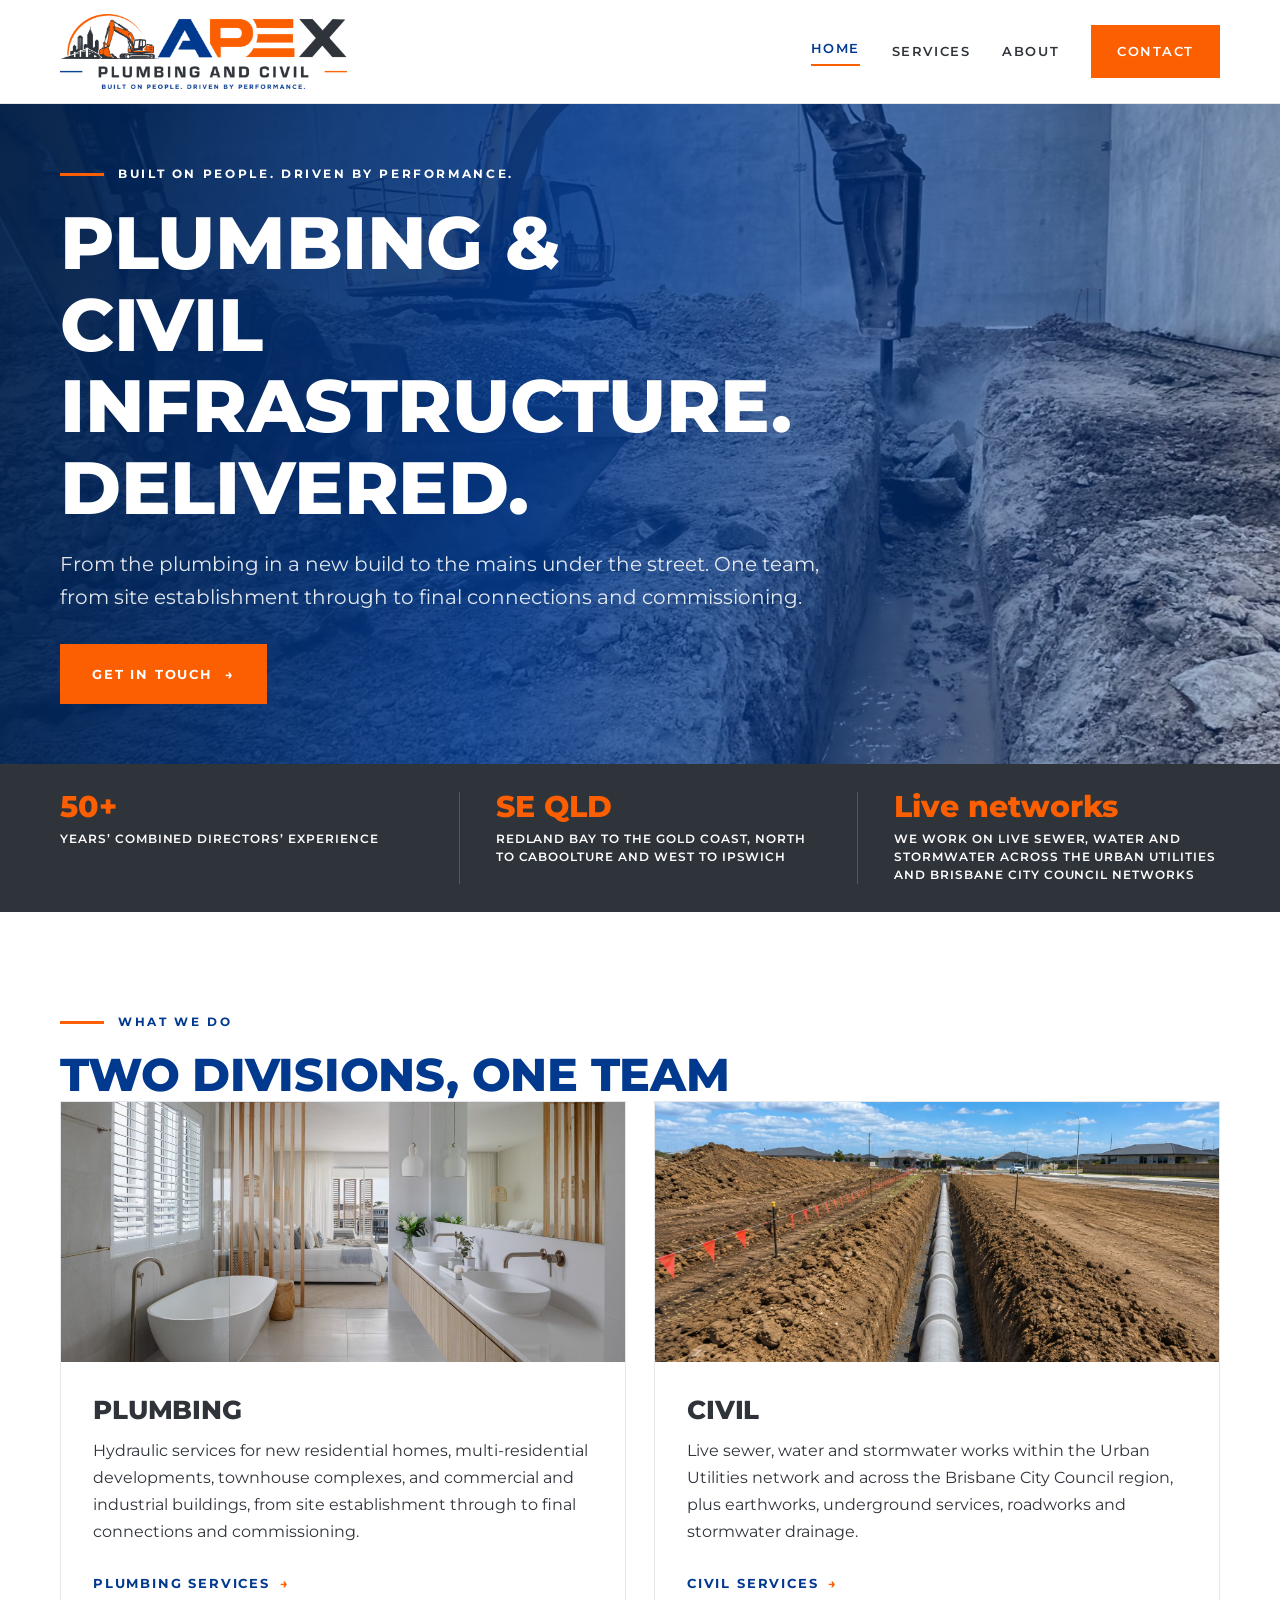
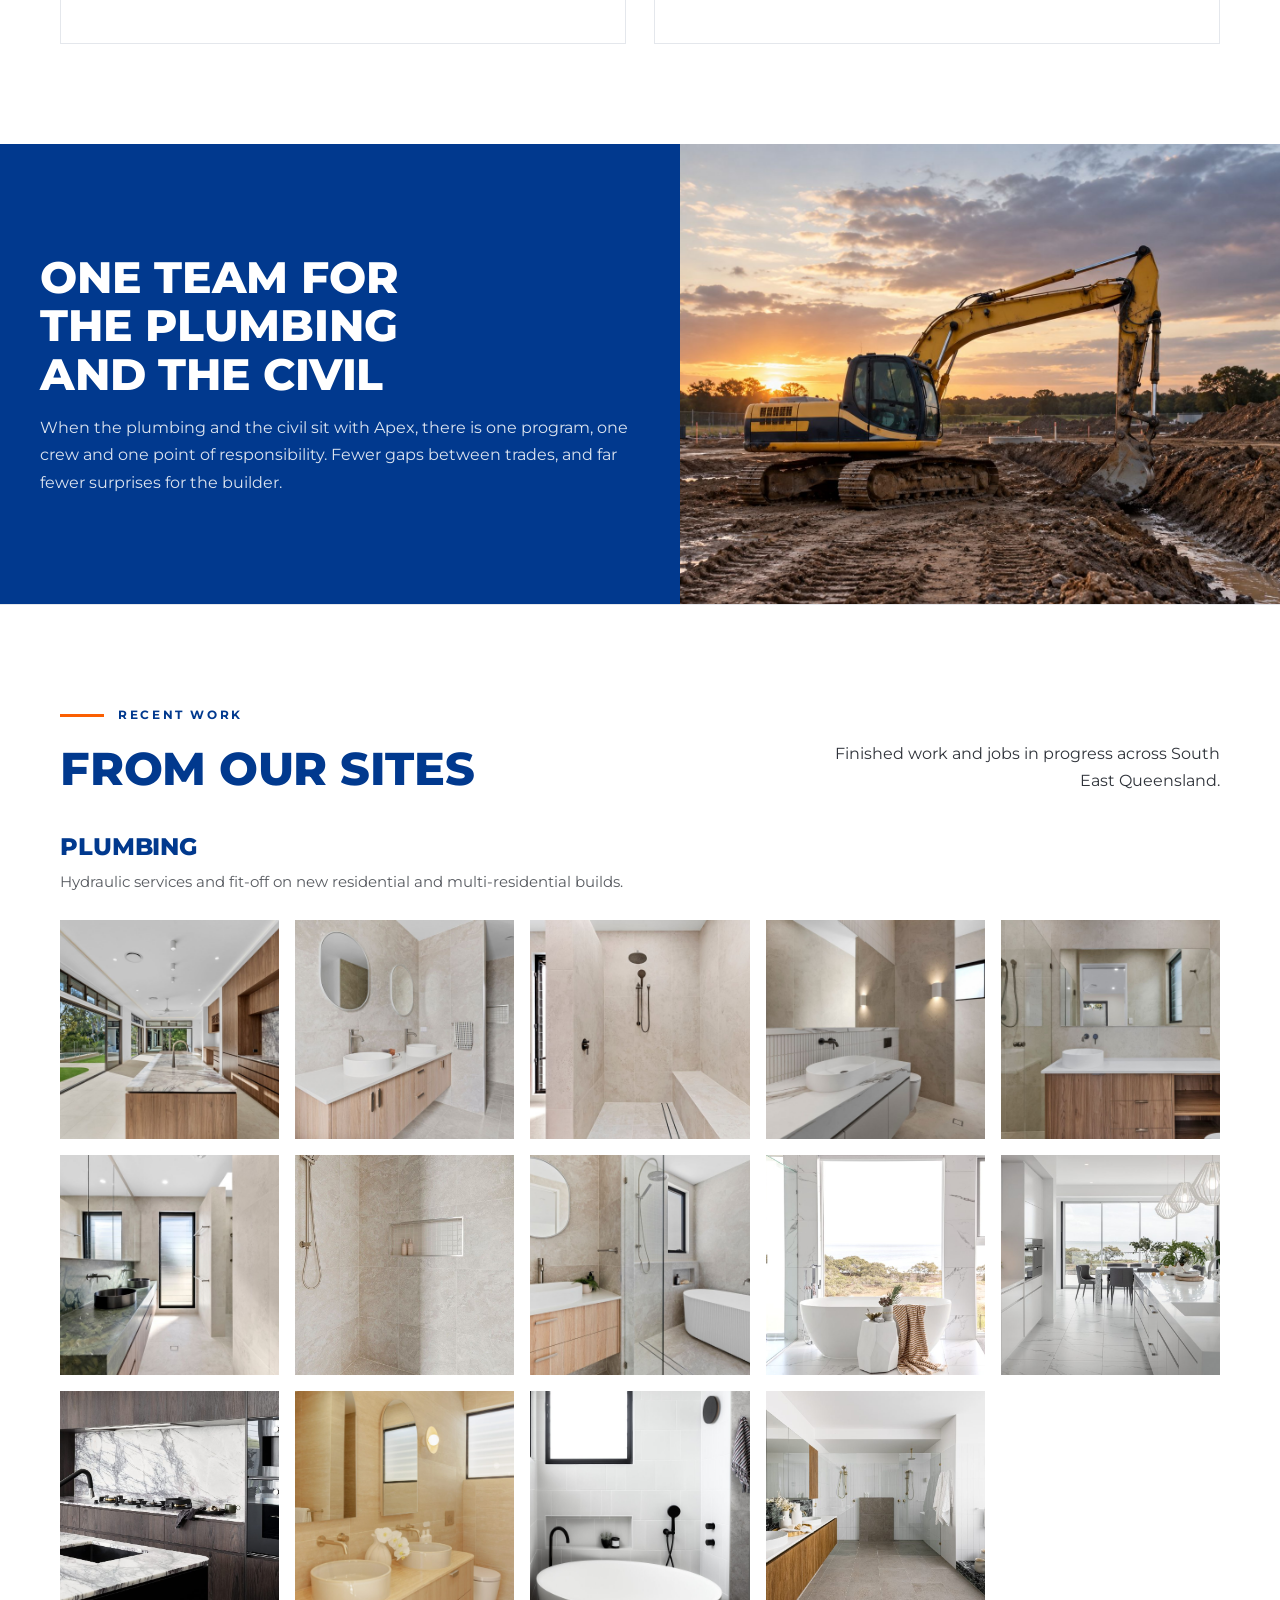
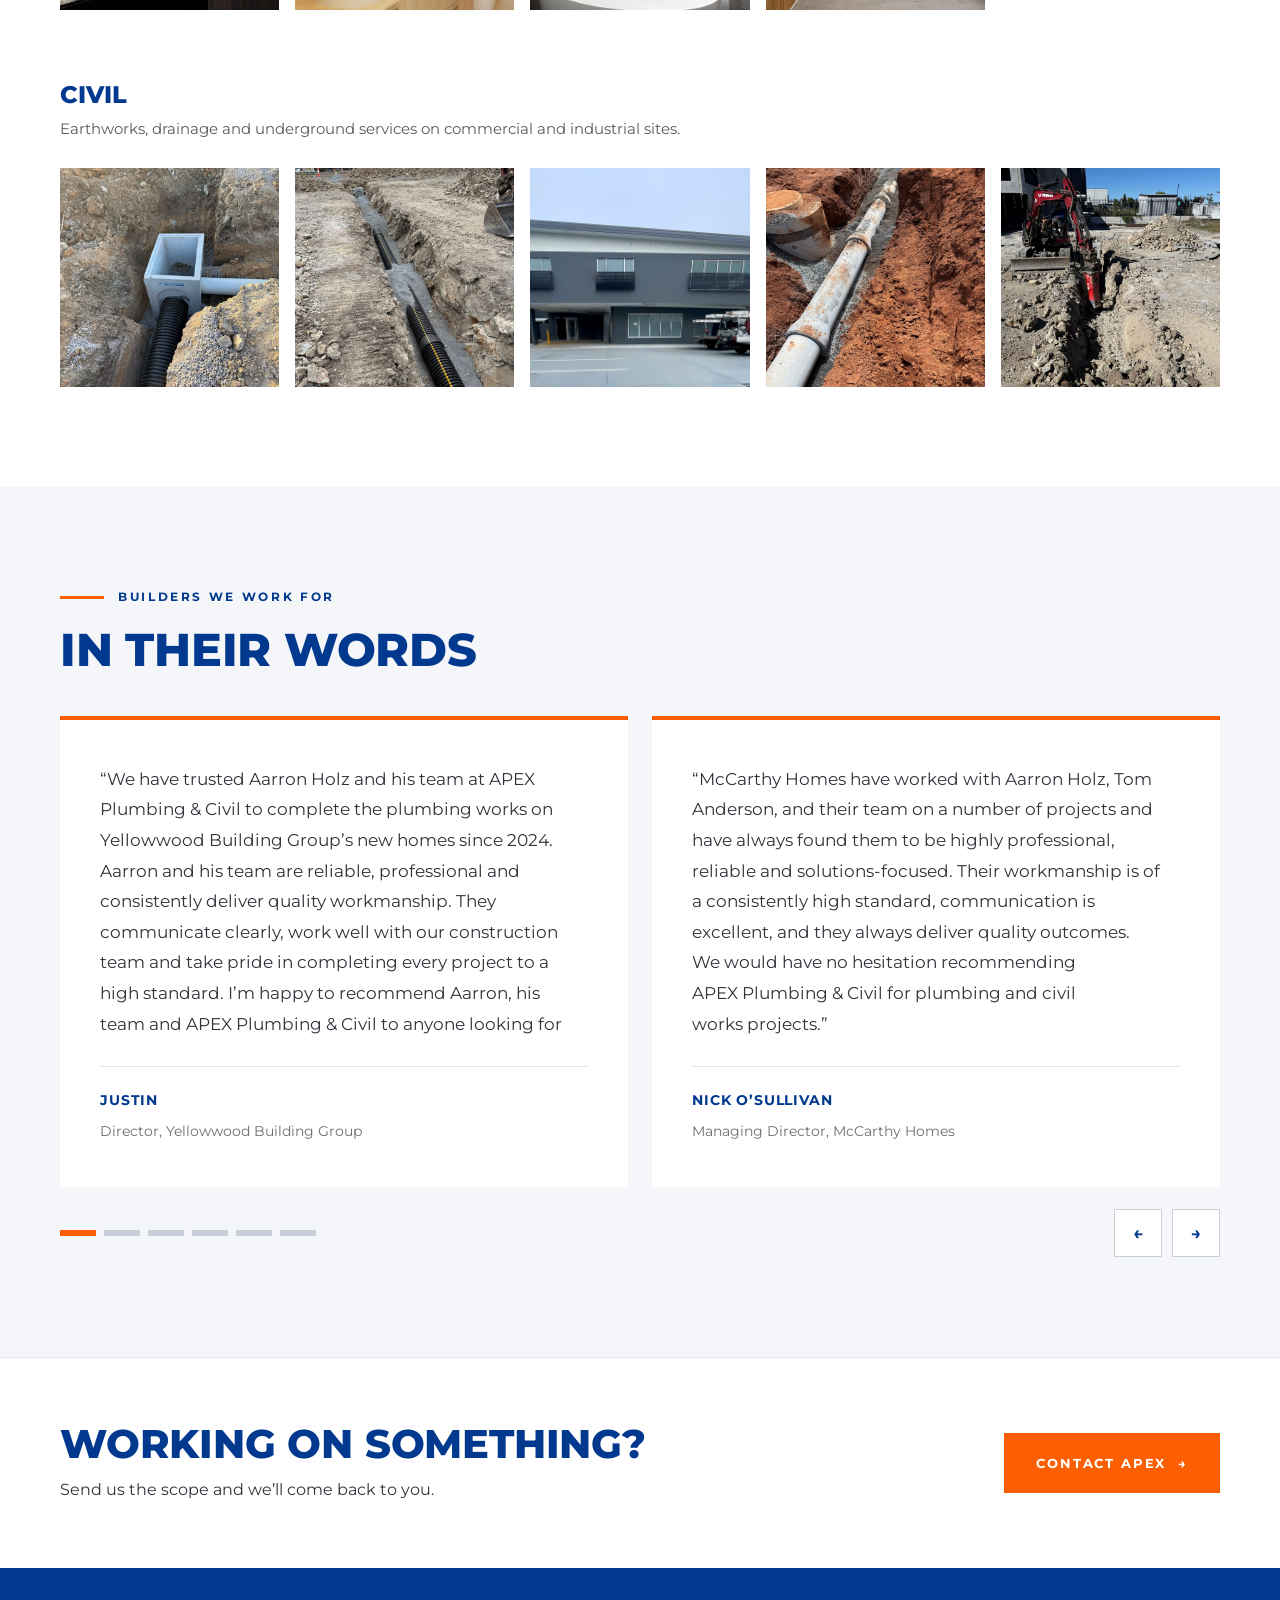
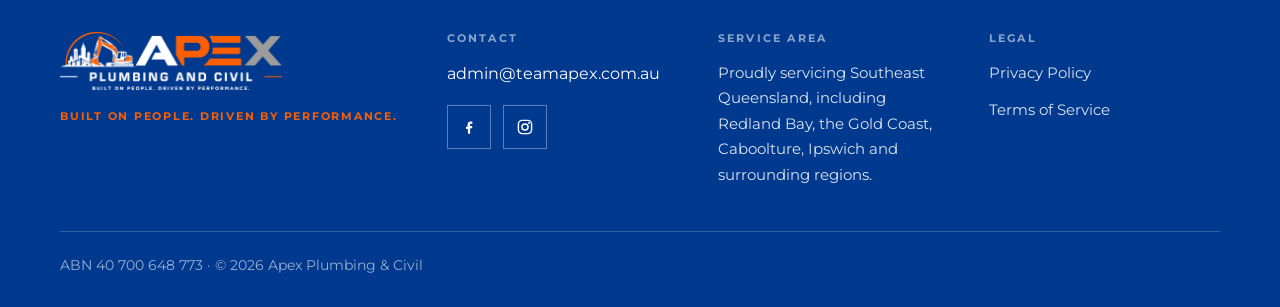
==== commit 2f739255: "Add files via upload" ====
--- a/index.html
+++ b/index.html
@@ -94,7 +94,7 @@
   <section class="band">
     <div class="band-text">
       <h2>One team for the plumbing and the civil</h2>
-      <p>When the plumbing and the civil sit with Apex, there is one program, one set of crews and one point of responsibility. Fewer gaps between trades, and far fewer surprises for the builder.</p>
+      <p>When the plumbing and the civil sit with Apex, there is one program, one crew and one point of responsibility. Fewer gaps between trades, and far fewer surprises for the builder.</p>
     </div>
     <div class="band-media">
       <img src="assets/img/hero-earthworks.jpg" alt="Excavator cutting a drainage trench on a civil earthworks site at dusk" loading="lazy">
@@ -248,7 +248,7 @@
         </div>
         <div>
           <h2 class="footer-head">Service area</h2>
-          <p class="footer-text">Southeast Queensland, from Redland Bay to the Gold Coast, north to Caboolture and west to Ipswich.</p>
+          <p class="footer-text">Proudly servicing Southeast Queensland, including Redland Bay, the Gold Coast, Caboolture, Ipswich and surrounding regions.</p>
         </div>
         <div>
           <h2 class="footer-head">Legal</h2>
--- a/assets/css/style.css
+++ b/assets/css/style.css
@@ -124,6 +124,10 @@
 .band-media img{width:100%; height:220px; object-fit:cover}
 
 /* gallery: even grid of thumbnails, full photo opens in the lightbox */
+.gallery-group{margin:0 0 20px}
+.gallery-group--next{margin-top:52px}
+.gallery-head{font-size:20px; color:var(--navy); margin-bottom:8px}
+.gallery-note{font-size:15px; margin:0; opacity:.8}
 .gallery{display:grid; grid-template-columns:repeat(2,1fr); gap:10px}
 .g-item{
   position:relative; padding:0; border:0; margin:0; background:var(--grey);
@@ -262,6 +266,7 @@
 .follow a{display:flex; align-items:center; gap:12px; min-height:44px; font-size:15px; color:#fff}
 .follow a:hover{color:var(--orange)}
 .follow svg{flex:none}
+.contact-mark{display:none}
 .contact-mark img{height:56px; width:auto}
 
 /* legal */
@@ -316,6 +321,9 @@
   .card h3{font-size:26px}
   .card p{font-size:16px}
   .gallery{gap:14px}
+  .gallery-group{margin-bottom:26px}
+  .gallery-group--next{margin-top:72px}
+  .gallery-head{font-size:24px}
   .quote{padding:40px 36px}
   .quote p{font-size:17px}
   .band{flex-direction:row}
@@ -342,6 +350,7 @@
   .contact-form{flex:1.05; padding:72px 40px}
   .contact-side{flex:.95; padding:72px 40px}
   .contact-email{font-size:23px}
+  .contact-mark{display:block}
   .legal-head{padding:72px 0}
   .site-footer{padding:64px 0 30px}
   .footer-grid{grid-template-columns:1.5fr 1fr 1fr 1fr; gap:40px; padding-bottom:44px}
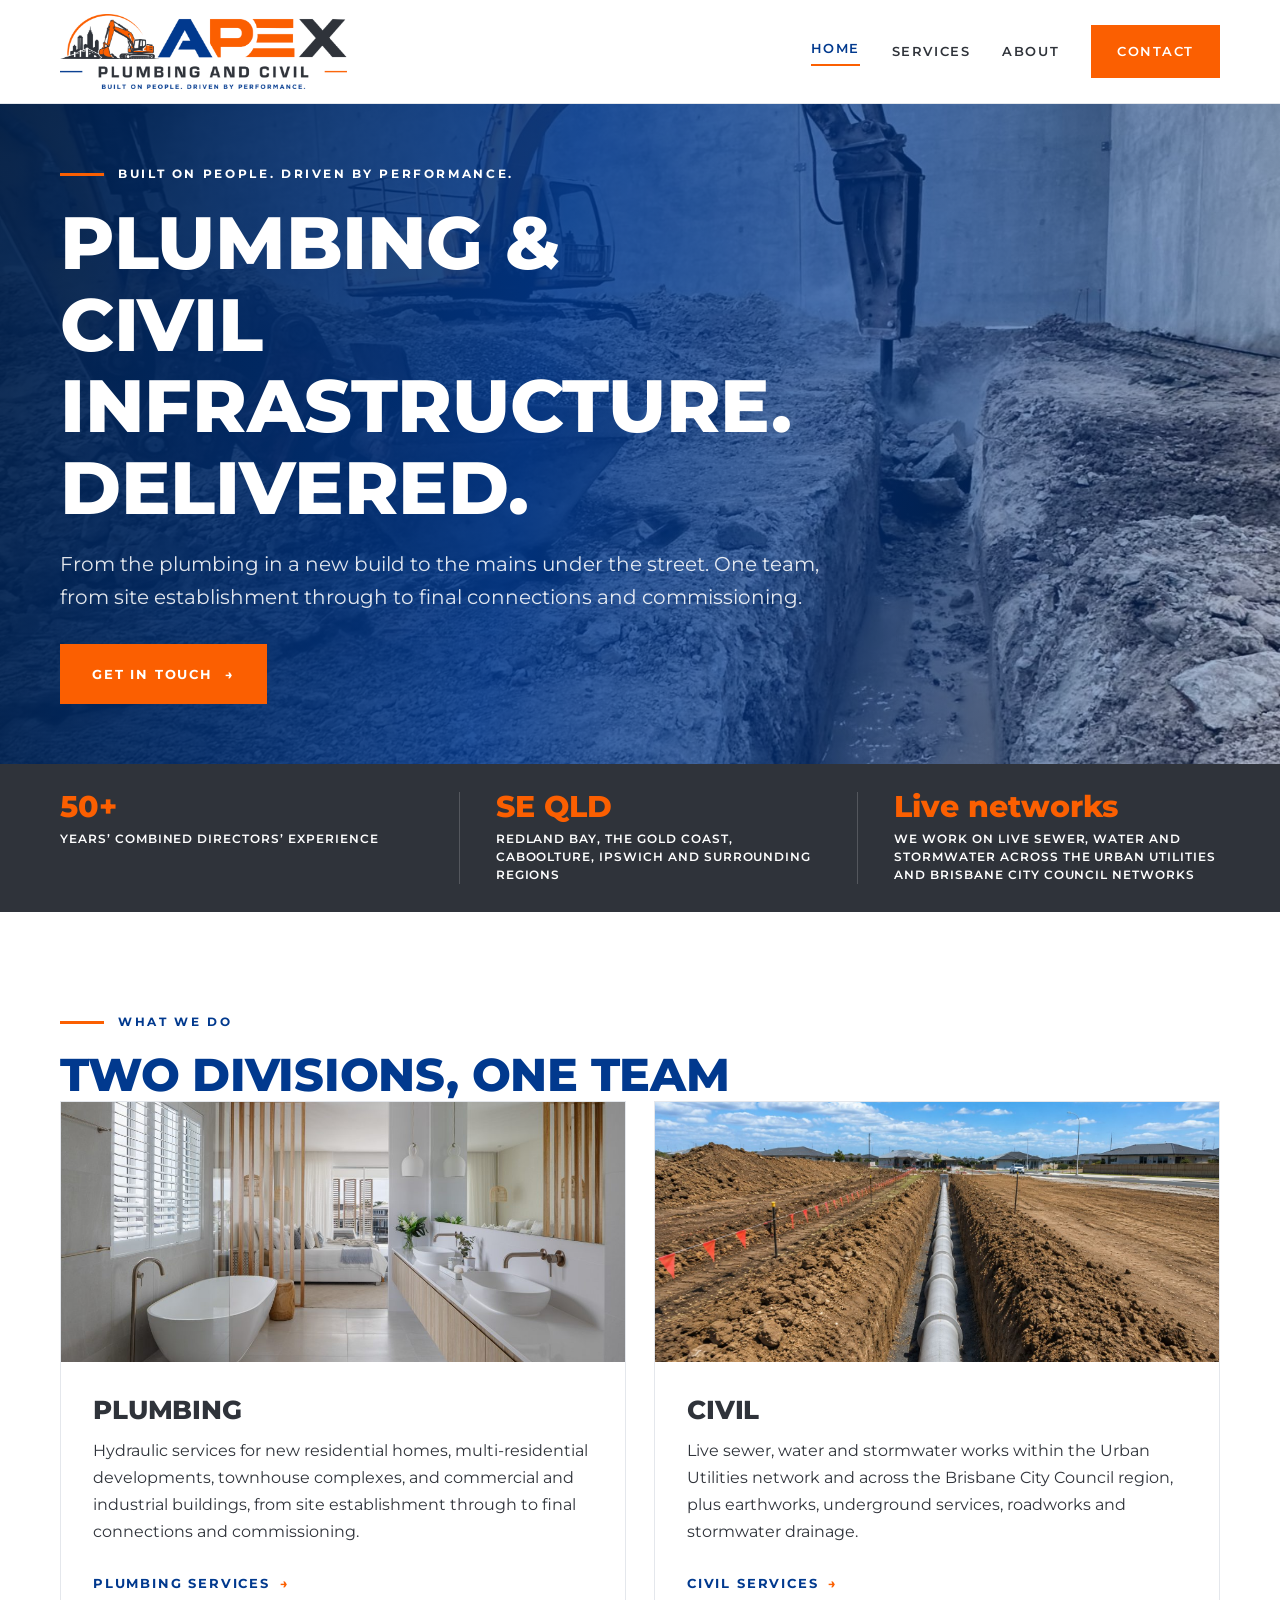
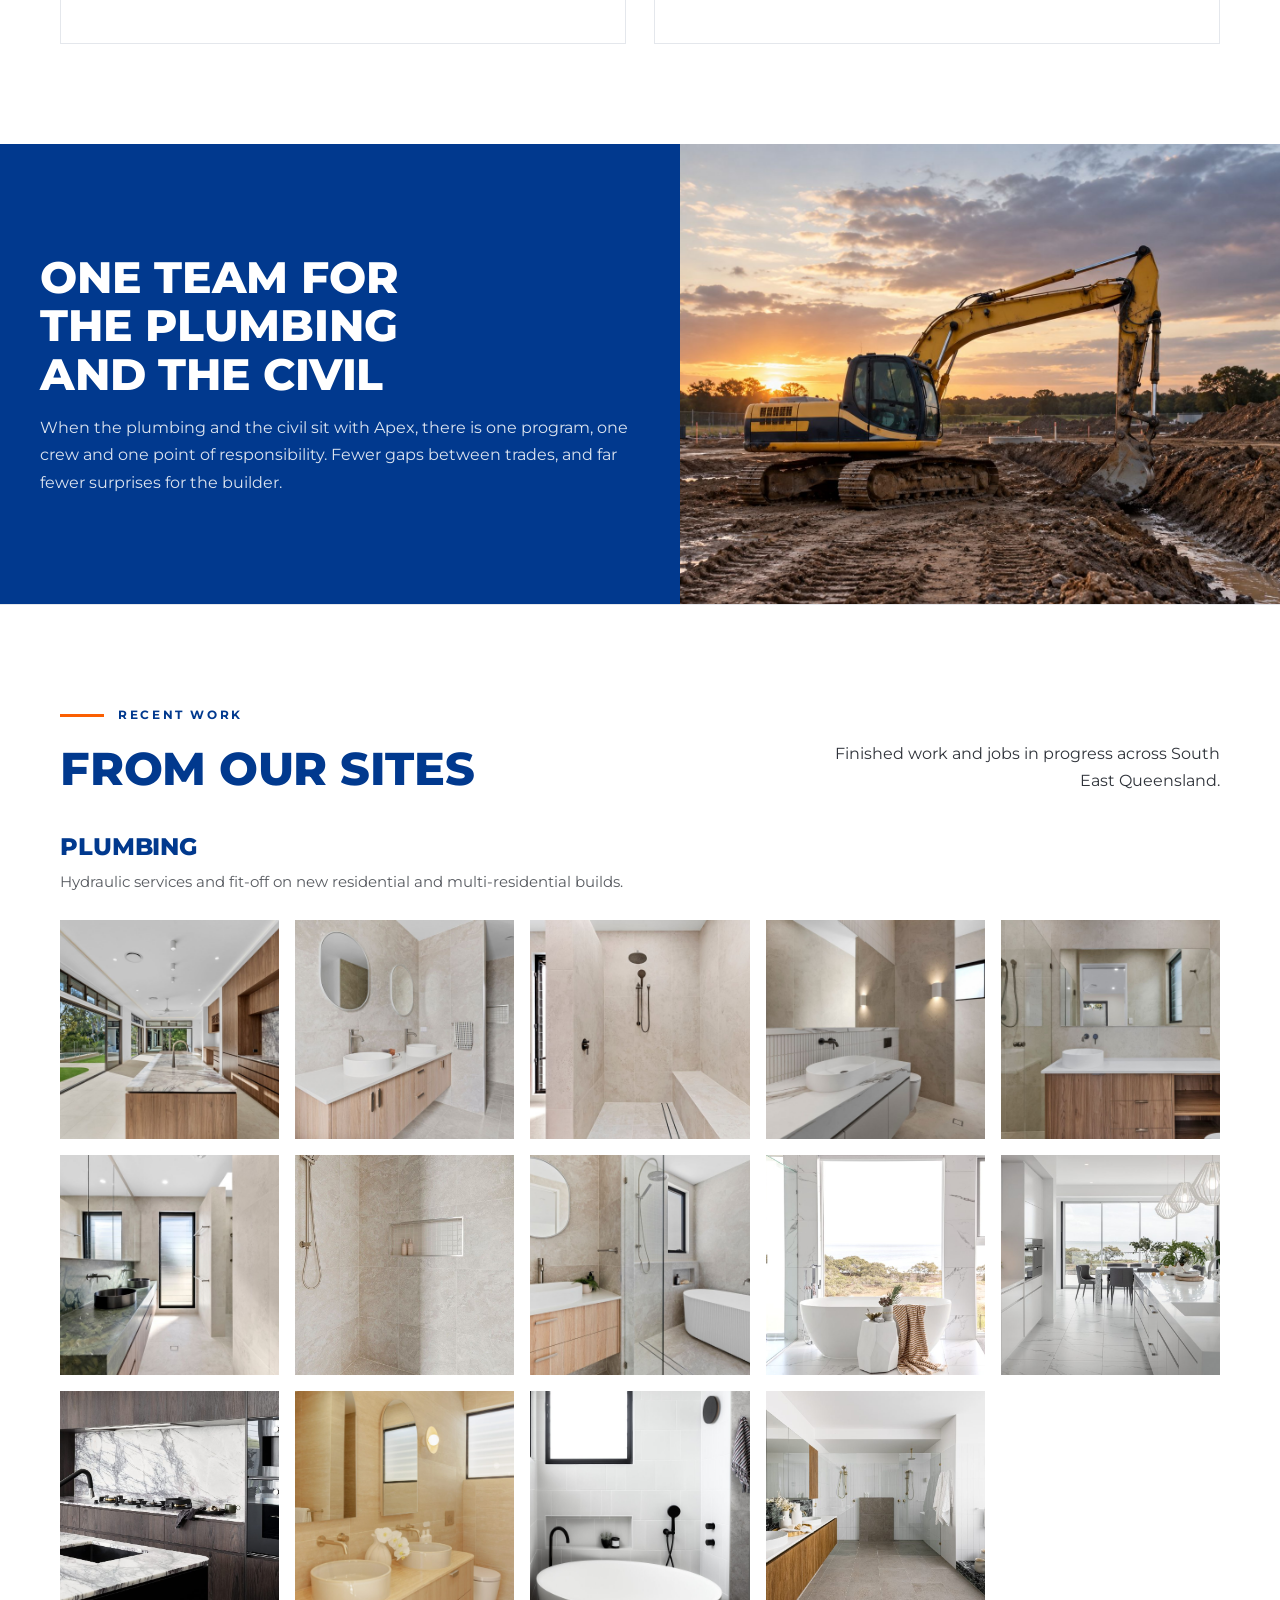
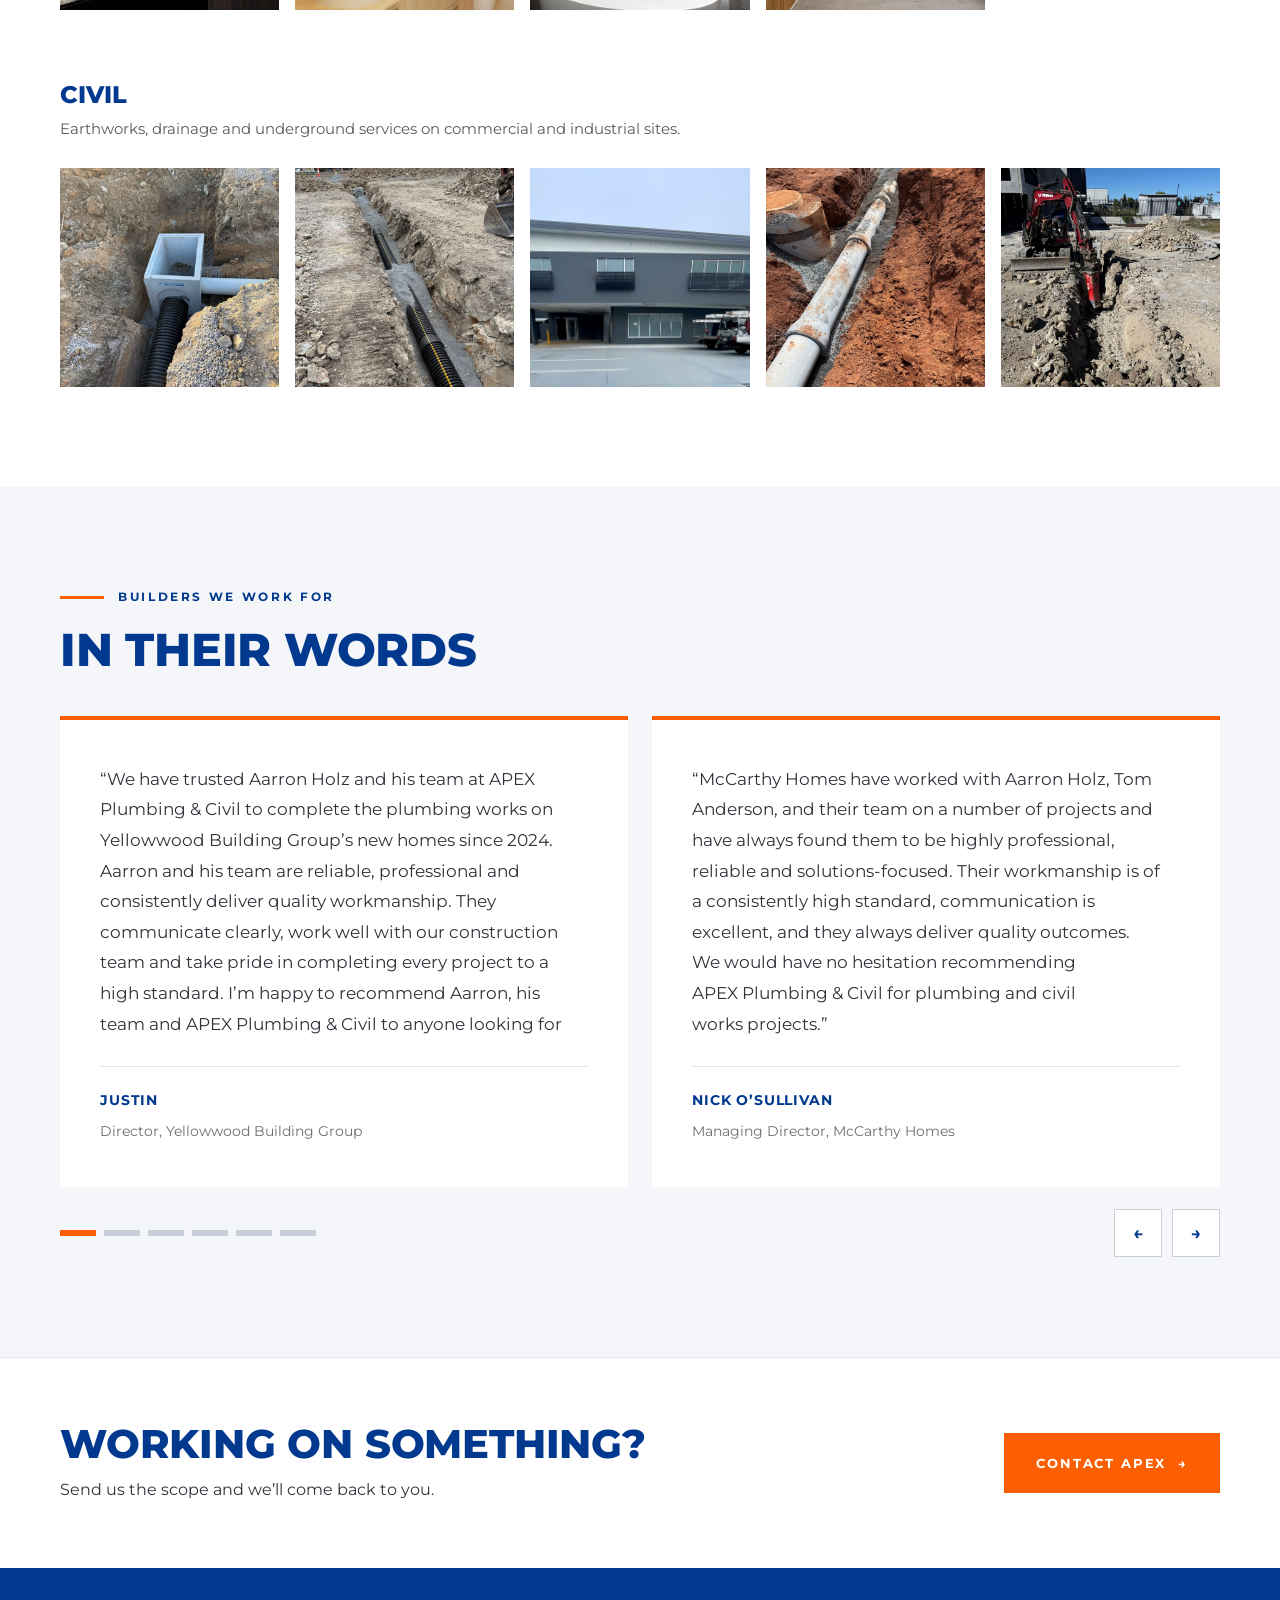
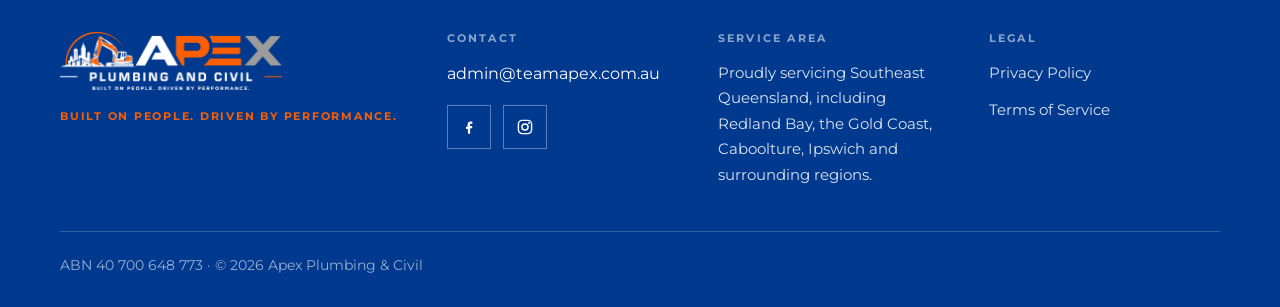
==== commit b734dfc4: "Add files via upload" ====
--- a/index.html
+++ b/index.html
@@ -61,7 +61,7 @@
   <section class="stats">
     <div class="container stats-grid">
       <div><strong>50+</strong><span>Years&rsquo; combined directors&rsquo; experience</span></div>
-      <div><strong>SE QLD</strong><span>Redland Bay to the Gold Coast, north to Caboolture and west to Ipswich</span></div>
+      <div><strong>SE QLD</strong><span>Redland Bay, the Gold Coast, Caboolture, Ipswich and surrounding regions</span></div>
       <div><strong>Live networks</strong><span>We work on live sewer, water and stormwater across the Urban Utilities and Brisbane City Council networks</span></div>
     </div>
   </section>
